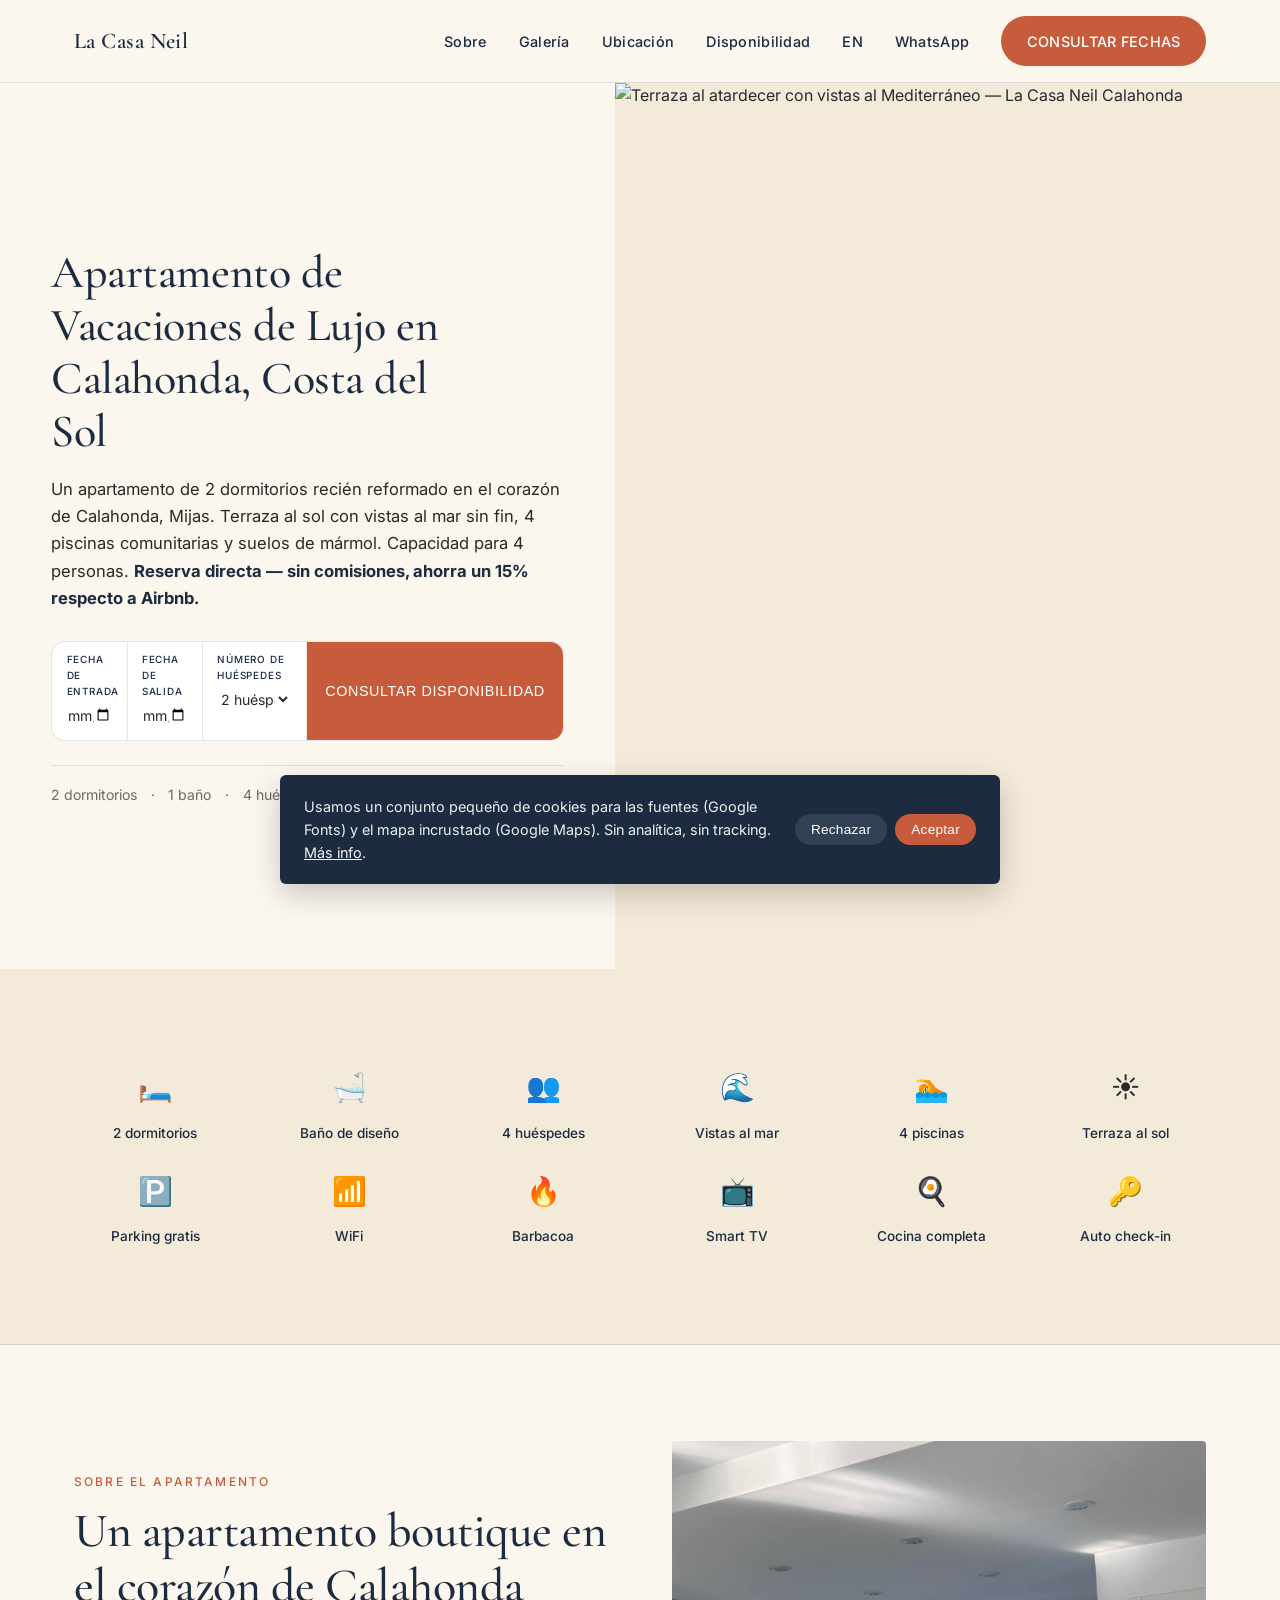
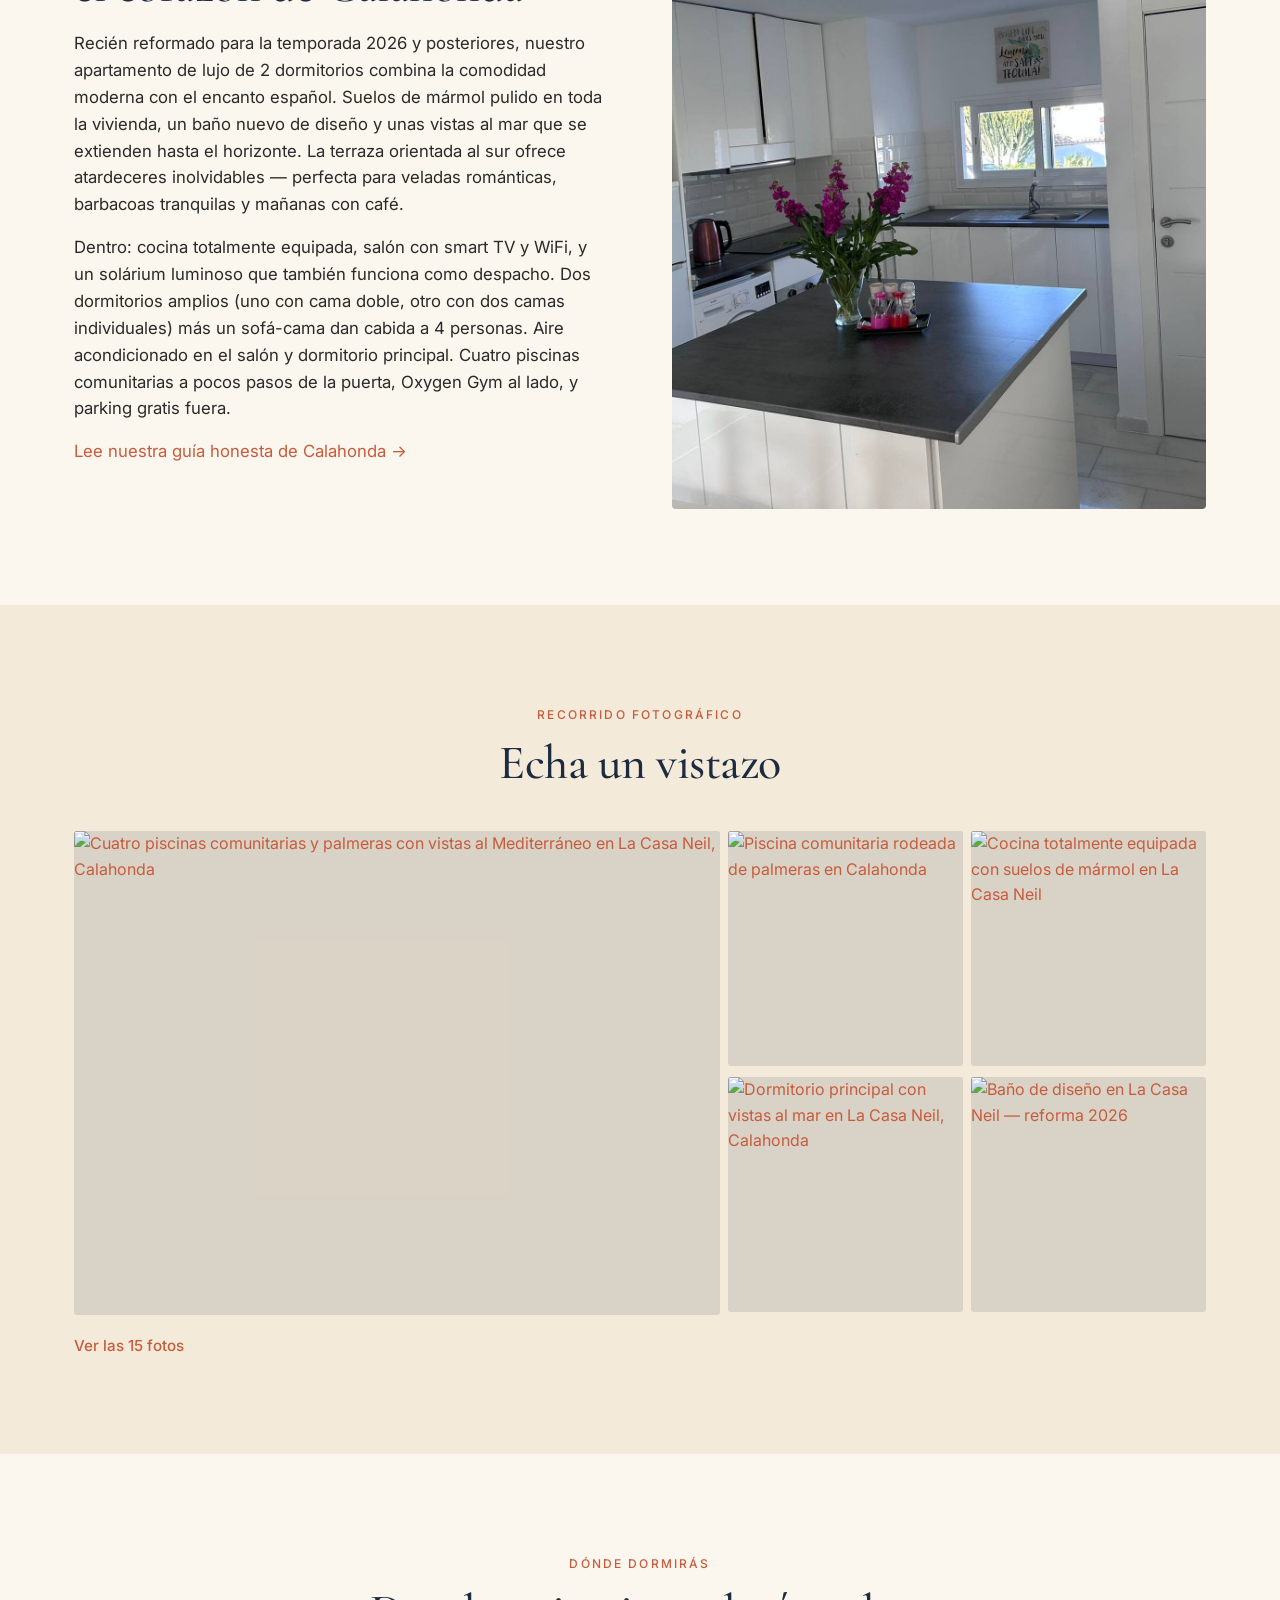
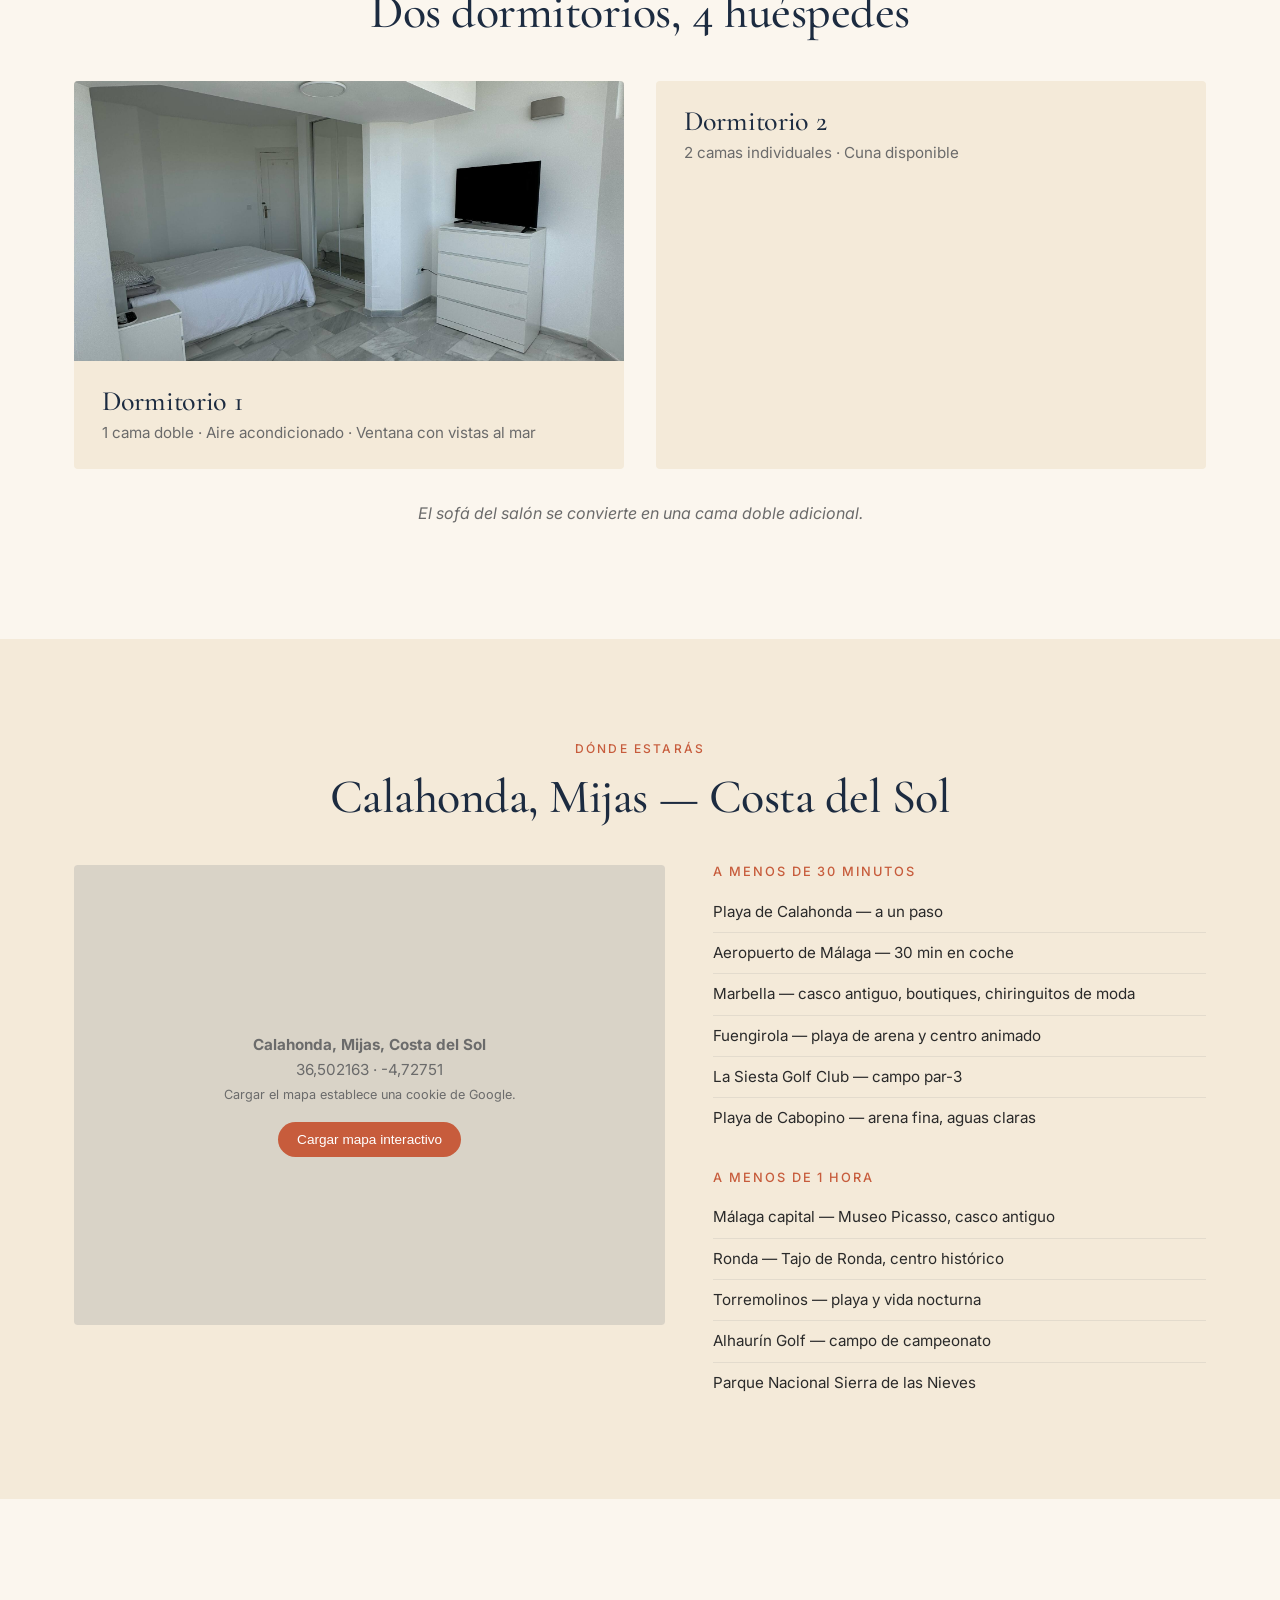
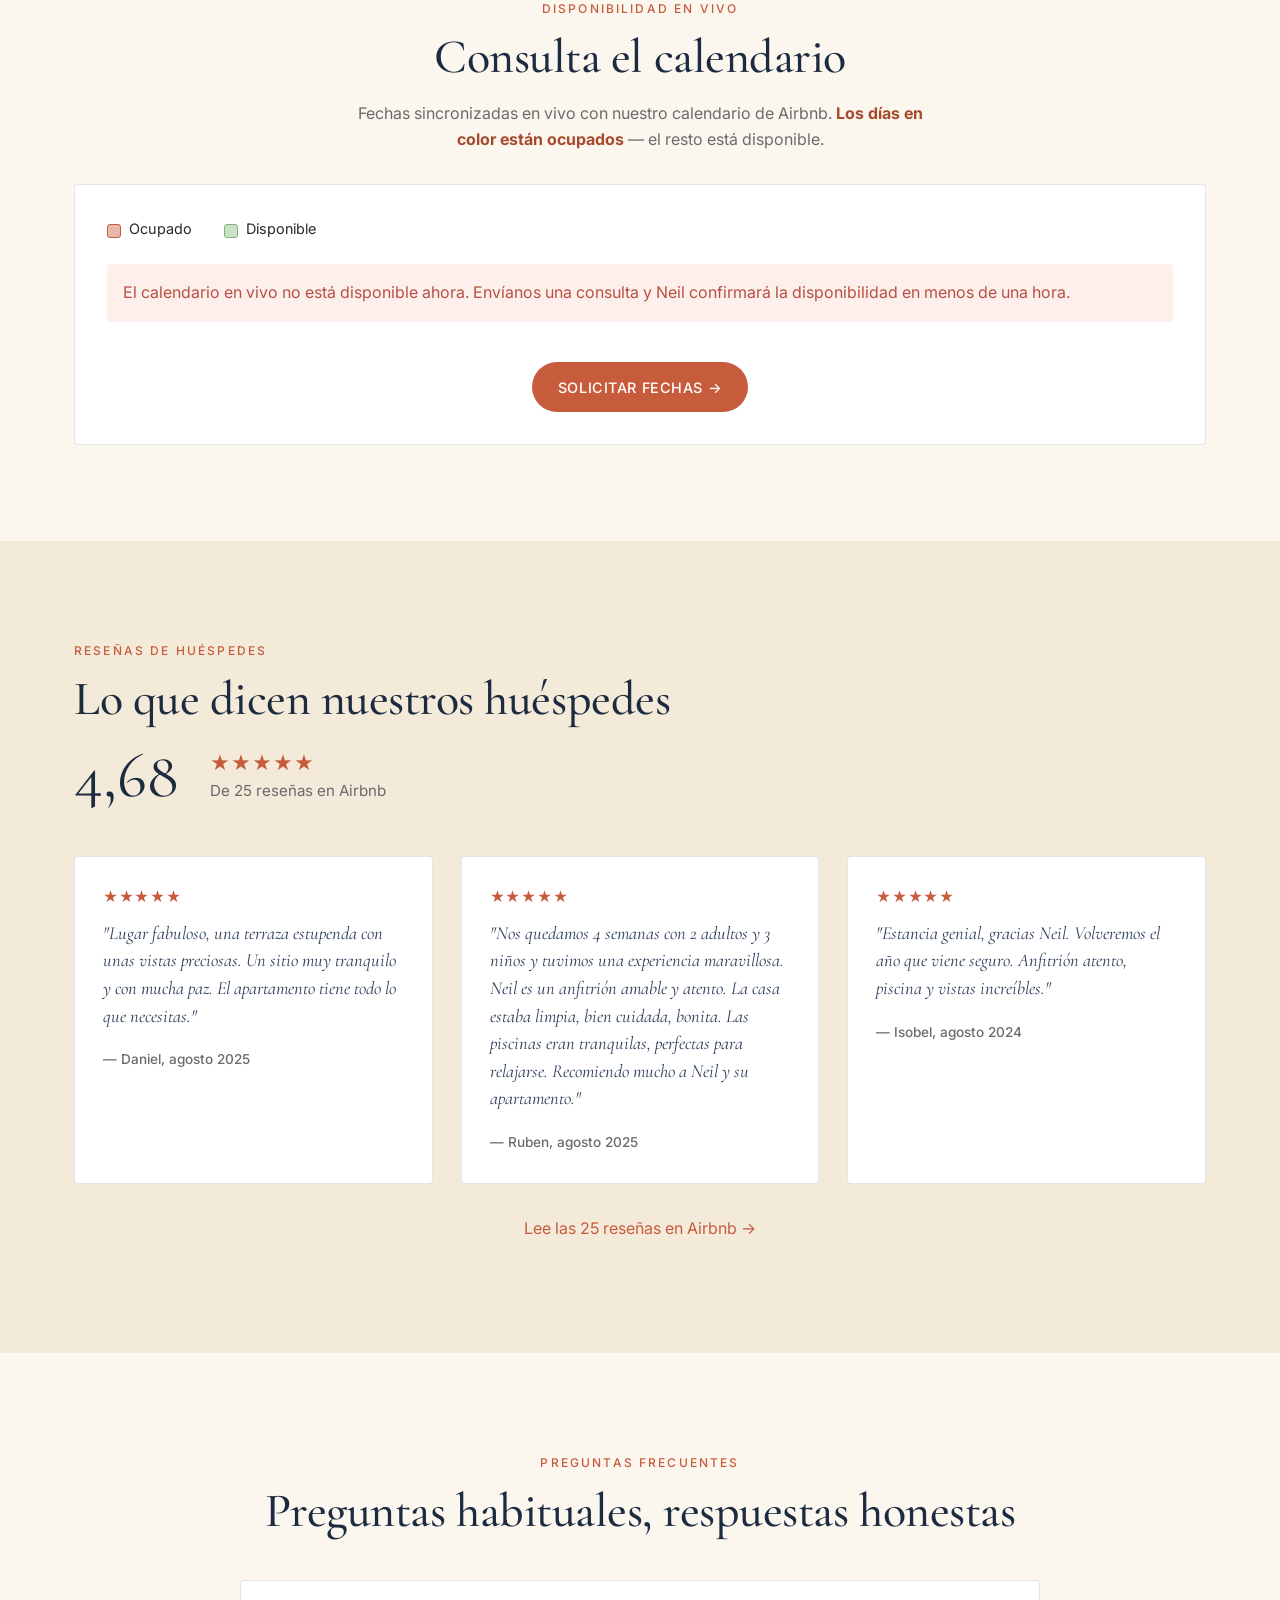
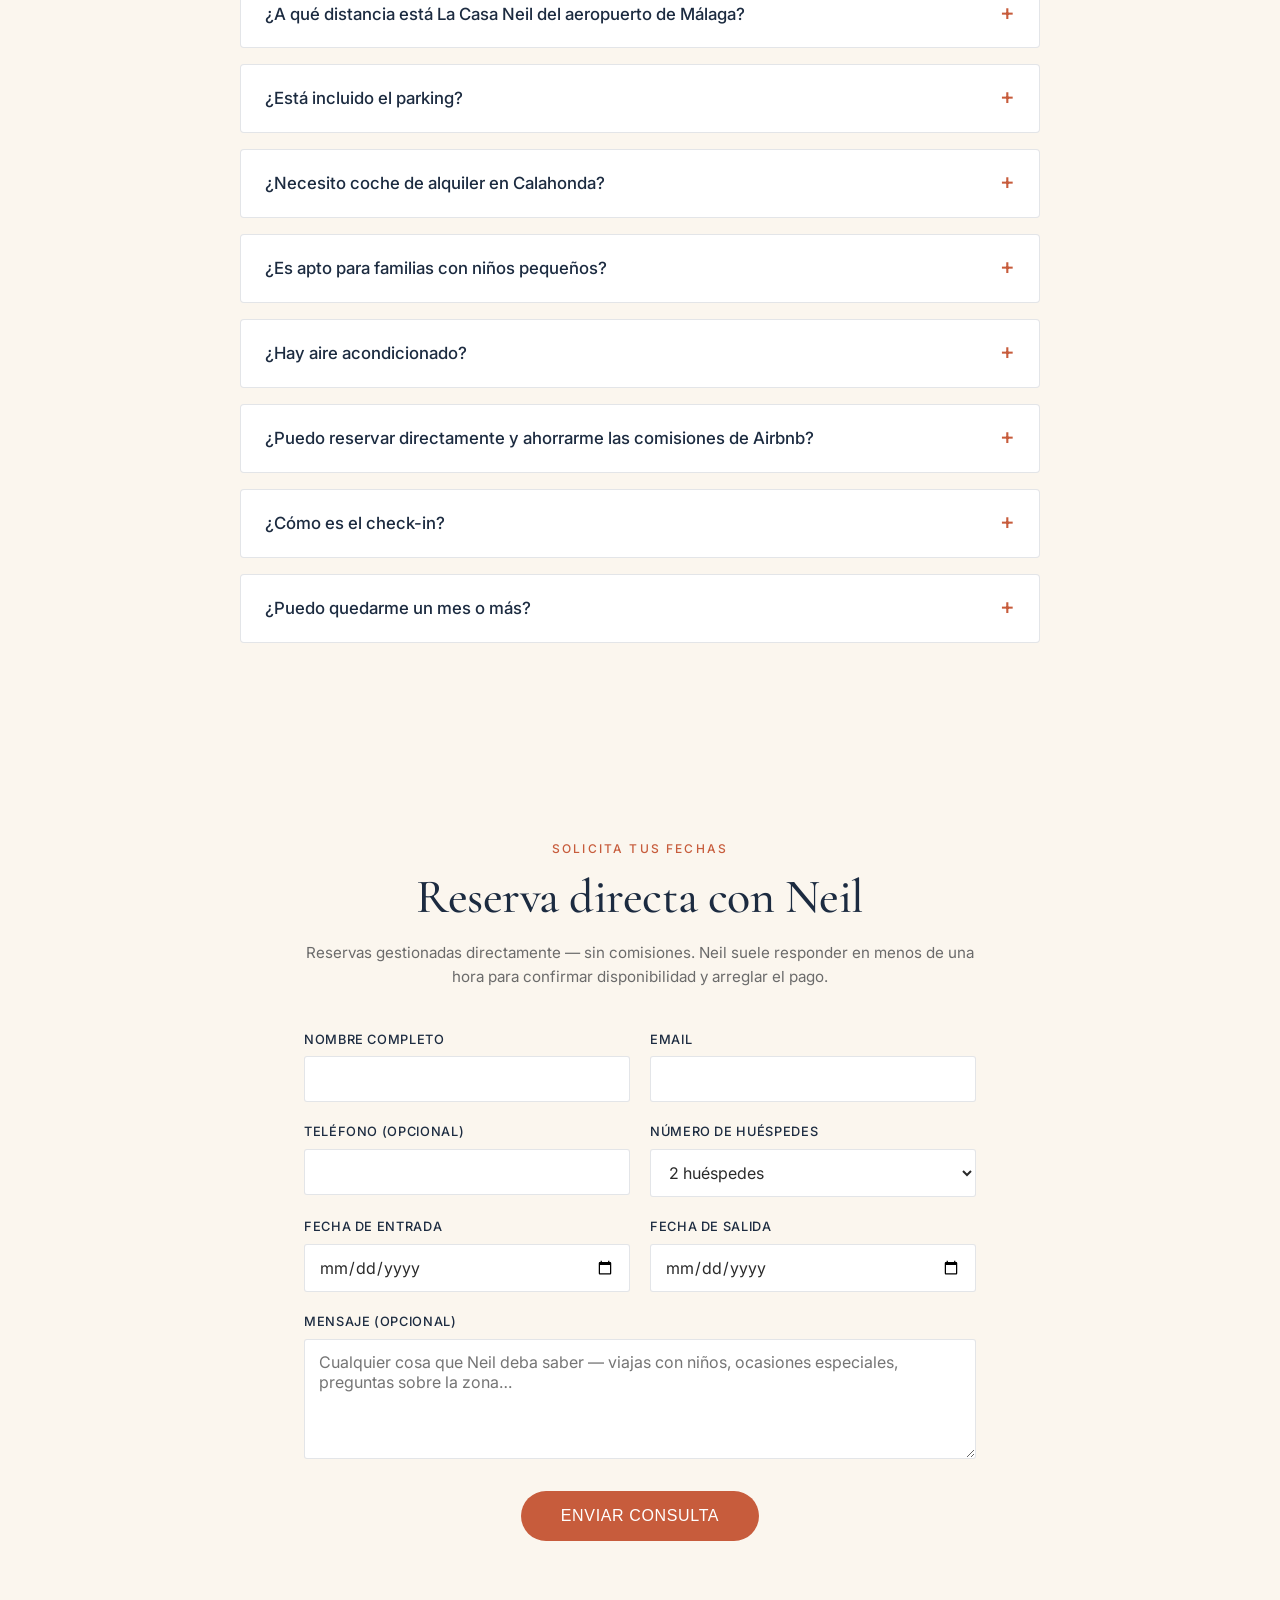
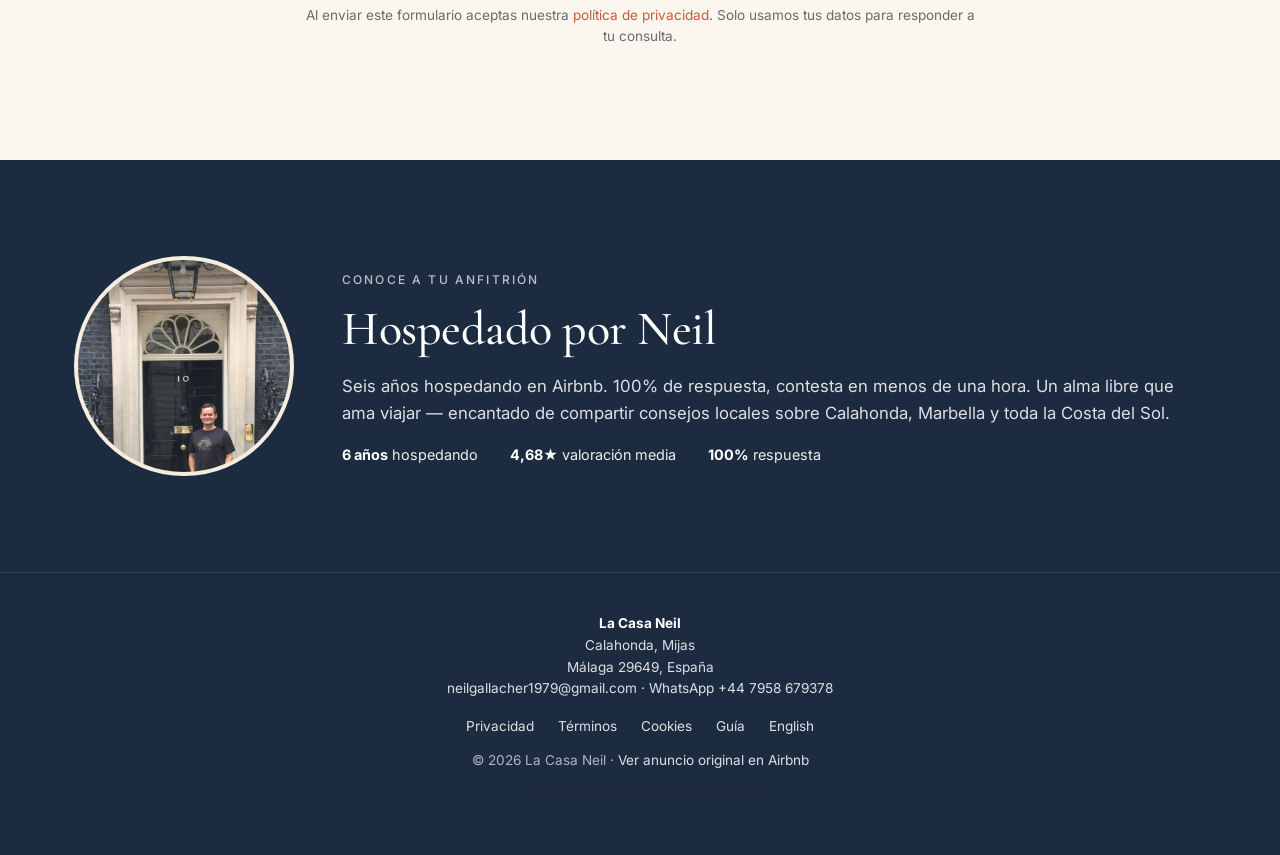
==== es/index.html @ ebc75120 "Fix bedroom photos: photo-14 is Bedroom 1, not Bedroom 2. No twin-bed still in the set, so Bedroom 2" ====
<!DOCTYPE html>
<html lang="es">
<head>
<meta charset="UTF-8" />
<meta name="viewport" content="width=device-width, initial-scale=1" />
<title>La Casa Neil | Apartamento de Vacaciones 2 Dormitorios en Calahonda</title>
<meta name="description" content="Apartamento de vacaciones recién reformado de 2 dormitorios en Calahonda, Costa del Sol. Vistas al mar, 4 piscinas comunitarias, terraza al sol. 4 huéspedes. Reserva directa — sin comisiones." />

<link rel="canonical" href="https://lacasaneil.com/es/" />
<link rel="alternate" hreflang="en" href="https://lacasaneil.com/" />
<link rel="alternate" hreflang="es" href="https://lacasaneil.com/es/" />
<link rel="alternate" hreflang="x-default" href="https://lacasaneil.com/" />

<meta name="robots" content="index, follow, max-image-preview:large" />
<meta name="author" content="Neil Gallacher, La Casa Neil" />
<meta name="geo.region" content="ES-MA" />
<meta name="geo.placename" content="Calahonda, Mijas" />
<meta name="geo.position" content="36.502163;-4.72751" />
<meta name="ICBM" content="36.502163, -4.72751" />

<meta property="og:title" content="La Casa Neil | Apartamento de Vacaciones 2 Dormitorios en Calahonda" />
<meta property="og:description" content="Vistas al mar, 4 piscinas, terraza al sol. Reserva directa — sin comisiones. 4 huéspedes." />
<meta property="og:image" content="https://lacasaneil.com/images/hero-pools.jpg" />
<meta property="og:image:width" content="1920" />
<meta property="og:image:height" content="1080" />
<meta property="og:image:alt" content="La Casa Neil — terraza al sol con vistas a 4 piscinas en Calahonda, Costa del Sol" />
<meta property="og:url" content="https://lacasaneil.com/es/" />
<meta property="og:site_name" content="La Casa Neil" />
<meta property="og:type" content="website" />
<meta property="og:locale" content="es_ES" />
<meta property="og:locale:alternate" content="en_GB" />

<meta name="twitter:card" content="summary_large_image" />
<meta name="twitter:title" content="La Casa Neil | Apartamento 2 Dormitorios en Calahonda" />
<meta name="twitter:description" content="Vistas al mar, 4 piscinas, terraza al sol. Reserva directa — sin comisiones." />
<meta name="twitter:image" content="https://lacasaneil.com/images/hero-pools.jpg" />

<link rel="icon" type="image/x-icon" href="/favicon.ico" />
<link rel="icon" type="image/png" sizes="32x32" href="/favicon-32x32.png" />
<link rel="apple-touch-icon" sizes="180x180" href="/apple-touch-icon.png" />
<link rel="manifest" href="/site.webmanifest" />
<meta name="theme-color" content="#1c2b40" />

<link rel="preconnect" href="https://fonts.googleapis.com">
<link rel="preconnect" href="https://fonts.gstatic.com" crossorigin>
<link href="https://fonts.googleapis.com/css2?family=Cormorant+Garamond:wght@400;500;600;700&family=Inter:wght@300;400;500;600&display=swap" rel="stylesheet">

<link rel="stylesheet" href="https://cdn.jsdelivr.net/npm/flatpickr@4.6.13/dist/flatpickr.min.css" media="print" onload="this.media='all'">
<noscript><link rel="stylesheet" href="https://cdn.jsdelivr.net/npm/flatpickr@4.6.13/dist/flatpickr.min.css"></noscript>
<script src="https://cdn.jsdelivr.net/npm/flatpickr@4.6.13" defer></script>

<link rel="stylesheet" href="/assets/site.css">

<script type="application/ld+json">
{
  "@context": "https://schema.org",
  "@type": "VacationRental",
  "additionalType": "https://schema.org/Apartment",
  "identifier": "lacasaneil-calahonda-2bed",
  "name": "La Casa Neil",
  "description": "Apartamento de vacaciones recién reformado de 2 dormitorios en Calahonda, Mijas, Costa del Sol. Vistas al mar, terraza al sol, 4 piscinas comunitarias. 4 huéspedes.",
  "url": "https://lacasaneil.com/es/",
  "inLanguage": "es",
  "image": [
    "https://lacasaneil.com/images/hero-pools.jpg",
    "https://lacasaneil.com/images/photo-02.jpg",
    "https://lacasaneil.com/images/photo-03.jpg",
    "https://lacasaneil.com/images/photo-04.jpg",
    "https://lacasaneil.com/images/photo-05.jpg",
    "https://lacasaneil.com/images/photo-15.jpg",
    "https://lacasaneil.com/images/photo-20.jpg",
    "https://lacasaneil.com/images/photo-21.jpg"
  ],
  "brand": { "@type": "Brand", "name": "La Casa Neil" },
  "containsPlace": {
    "@type": "Accommodation",
    "additionalType": "https://schema.org/Apartment",
    "numberOfBedrooms": 2,
    "numberOfBathroomsTotal": 1,
    "occupancy": { "@type": "QuantitativeValue", "value": 4, "maxValue": 4 }
  },
  "address": {
    "@type": "PostalAddress",
    "addressLocality": "Calahonda",
    "addressRegion": "Málaga",
    "addressCountry": "ES",
    "postalCode": "29649"
  },
  "geo": {
    "@type": "GeoCoordinates",
    "latitude": 36.502163,
    "longitude": -4.72751
  },
  "aggregateRating": {
    "@type": "AggregateRating",
    "ratingValue": "4.68",
    "reviewCount": "25",
    "bestRating": "5",
    "worstRating": "1"
  }
}
</script>
</head>
<body class="home">

<header>
  <div class="header-inner">
    <a href="/es/" class="logo">La Casa Neil</a>
    <nav class="nav">
      <a href="/es/#about">Sobre</a>
      <a href="/es/#gallery">Galería</a>
      <a href="/es/#location">Ubicación</a>
      <a href="/es/#availability">Disponibilidad</a>
      <a href="/" lang="en" title="English version">EN</a>
      <a href="https://wa.me/447958679378" rel="noopener">WhatsApp</a>
      <a href="/es/#enquiry" class="btn">Consultar fechas</a>
    </nav>
    <a href="#availability" class="nav-dates">Fechas</a>
  </div>
</header>

<section class="hero" id="top">
  <div class="hero-copy">
    <h1>Apartamento de Vacaciones de Lujo en Calahonda, Costa del Sol</h1>
    <p class="lede">Un apartamento de 2 dormitorios recién reformado en el corazón de Calahonda, Mijas. Terraza al sol con vistas al mar sin fin, 4 piscinas comunitarias y suelos de mármol. Capacidad para 4 personas. <strong>Reserva directa — sin comisiones, ahorra un 15% respecto a Airbnb.</strong></p>
    <form class="hero-dates" id="hero-dates" action="#enquiry">
      <div class="hd-field">
        <label for="hero-checkin">Fecha de entrada</label>
        <input id="hero-checkin" type="date" name="hero-checkin" autocomplete="off">
      </div>
      <div class="hd-field">
        <label for="hero-checkout">Fecha de salida</label>
        <input id="hero-checkout" type="date" name="hero-checkout" autocomplete="off">
      </div>
      <div class="hd-field">
        <label for="hero-guests">Número de huéspedes</label>
        <select id="hero-guests" name="hero-guests">
          <option value="1">1 huésped</option>
          <option value="2" selected>2 huéspedes</option>
          <option value="3">3 huéspedes</option>
          <option value="4">4 huéspedes</option>
        </select>
      </div>
      <button type="submit" class="btn">Consultar disponibilidad</button>
    </form>
    <a href="#enquiry" class="btn hero-mobile-cta">Consultar disponibilidad</a>
    <div class="meta-row">
      <span>2 dormitorios</span>
      <span>·</span>
      <span>1 baño</span>
      <span>·</span>
      <span>4 huéspedes</span>
      <span>·</span>
      <span>★ 4,68 de 25 reseñas</span>
    </div>
  </div>
  <div class="hero-photo">
    <picture>
      <source type="image/webp" srcset="/images/opt/photo-02.webp">
      <img src="/images/photo-02.jpg" srcset="/images/opt/photo-02.jpg 1200w, /images/photo-02.jpg 1920w" sizes="(max-width: 800px) 100vw, 50vw" alt="Terraza al atardecer con vistas al Mediterráneo — La Casa Neil Calahonda" width="1920" height="2560" fetchpriority="high">
    </picture>
  </div>
</section>

<section class="section glance">
  <div class="container">
    <div class="glance-grid">
      <div class="glance-item"><div class="icon">🛏️</div><div class="label">2 dormitorios</div></div>
      <div class="glance-item"><div class="icon">🛁</div><div class="label">Baño de diseño</div></div>
      <div class="glance-item"><div class="icon">👥</div><div class="label">4 huéspedes</div></div>
      <div class="glance-item"><div class="icon">🌊</div><div class="label">Vistas al mar</div></div>
      <div class="glance-item"><div class="icon">🏊</div><div class="label">4 piscinas</div></div>
      <div class="glance-item"><div class="icon">☀️</div><div class="label">Terraza al sol</div></div>
      <div class="glance-item"><div class="icon">🅿️</div><div class="label">Parking gratis</div></div>
      <div class="glance-item"><div class="icon">📶</div><div class="label">WiFi</div></div>
      <div class="glance-item"><div class="icon">🔥</div><div class="label">Barbacoa</div></div>
      <div class="glance-item"><div class="icon">📺</div><div class="label">Smart TV</div></div>
      <div class="glance-item"><div class="icon">🍳</div><div class="label">Cocina completa</div></div>
      <div class="glance-item"><div class="icon">🔑</div><div class="label">Auto check-in</div></div>
    </div>
  </div>
</section>

<section class="section" id="about">
  <div class="container">
    <div class="about-grid">
      <div class="about-text">
        <span class="section-eyebrow">Sobre el apartamento</span>
        <h2>Un apartamento boutique en el corazón de Calahonda</h2>
        <p>Recién reformado para la temporada 2026 y posteriores, nuestro apartamento de lujo de 2 dormitorios combina la comodidad moderna con el encanto español. Suelos de mármol pulido en toda la vivienda, un baño nuevo de diseño y unas vistas al mar que se extienden hasta el horizonte. La terraza orientada al sur ofrece atardeceres inolvidables — perfecta para veladas románticas, barbacoas tranquilas y mañanas con café.</p>
        <p>Dentro: cocina totalmente equipada, salón con smart TV y WiFi, y un solárium luminoso que también funciona como despacho. Dos dormitorios amplios (uno con cama doble, otro con dos camas individuales) más un sofá-cama dan cabida a 4 personas. Aire acondicionado en el salón y dormitorio principal. Cuatro piscinas comunitarias a pocos pasos de la puerta, Oxygen Gym al lado, y parking gratis fuera.</p>
        <p><a href="/es/guia/calahonda-costa-del-sol/">Lee nuestra guía honesta de Calahonda →</a></p>
      </div>
      <div class="about-img"><img src="/images/photo-01.jpg" alt="Cocina con suelos de mármol y electrodomésticos completos en La Casa Neil, Calahonda" loading="lazy" width="1200" height="1500"></div>
    </div>
  </div>
</section>

<section class="section gallery-section" id="gallery">
  <div class="container">
    <div class="gallery-intro">
      <span class="section-eyebrow">Recorrido fotográfico</span>
      <h2>Echa un vistazo</h2>
    </div>
    <div class="gallery-mosaic">
      <a class="mosaic-large" href="/images/hero-pools.jpg" data-gallery-open="0">
        <picture>
          <source type="image/webp" srcset="/images/opt/hero-pools.webp">
          <img src="/images/hero-pools.jpg" srcset="/images/opt/hero-pools.jpg 1400w, /images/hero-pools.jpg 1920w" sizes="(max-width: 800px) 100vw, 58vw" alt="Cuatro piscinas comunitarias y palmeras con vistas al Mediterráneo en La Casa Neil, Calahonda" width="1920" height="1440" loading="lazy">
        </picture>
      </a>
      <div class="mosaic-smalls">
        <a href="/images/photo-03.jpg" data-gallery-open="3">
          <picture>
            <source type="image/webp" srcset="/images/opt/photo-03.webp">
            <img src="/images/photo-03.jpg" alt="Piscina comunitaria rodeada de palmeras en Calahonda" width="1920" height="1440" loading="lazy">
          </picture>
        </a>
        <a href="/images/photo-01.jpg" data-gallery-open="14">
          <picture>
            <source type="image/webp" srcset="/images/opt/photo-01.webp">
            <img src="/images/photo-01.jpg" alt="Cocina totalmente equipada con suelos de mármol en La Casa Neil" width="1920" height="1440" loading="lazy">
          </picture>
        </a>
        <a href="/images/photo-05.jpg" data-gallery-open="5">
          <picture>
            <source type="image/webp" srcset="/images/opt/photo-05.webp">
            <img src="/images/photo-05.jpg" alt="Dormitorio principal con vistas al mar en La Casa Neil, Calahonda" width="1920" height="2560" loading="lazy">
          </picture>
        </a>
        <a href="/images/photo-15.jpg" data-gallery-open="10">
          <picture>
            <source type="image/webp" srcset="/images/opt/photo-15.webp">
            <img src="/images/photo-15.jpg" alt="Baño de diseño en La Casa Neil — reforma 2026" width="1920" height="2560" loading="lazy">
          </picture>
        </a>
      </div>
    </div>
    <a class="see-all" href="/images/hero-pools.jpg" data-gallery-open="0">Ver las 15 fotos</a>
    <div class="gallery-full" hidden>
      <a href="/images/hero-pools.jpg" data-alt="Cuatro piscinas comunitarias y palmeras con vistas al Mediterráneo en La Casa Neil, Calahonda"></a>
      <a href="/images/photo-02.jpg" data-alt="Terraza al atardecer con vistas al Mediterráneo — La Casa Neil Calahonda"></a>
      <a href="/images/photo-21.jpg" data-alt="Dos piscinas comunitarias con vistas al mar en La Casa Neil, Calahonda"></a>
      <a href="/images/photo-03.jpg" data-alt="Piscina comunitaria rodeada de palmeras en Calahonda"></a>
      <a href="/images/photo-04.jpg" data-alt="Salón con smart TV en La Casa Neil — apartamento de vacaciones"></a>
      <a href="/images/photo-05.jpg" data-alt="Dormitorio principal con vistas al mar en La Casa Neil, Calahonda"></a>
      <a href="/images/photo-16.jpg" data-alt="Exterior del edificio La Cornisa en Calahonda, Costa del Sol"></a>
      <a href="/images/photo-06.jpg" data-alt="Interior del apartamento con suelos de mármol en La Casa Neil, Calahonda"></a>
      <a href="/images/photo-20.jpg" data-alt="Solárium luminoso con vistas al mar — La Casa Neil"></a>
      <a href="/images/photo-14.jpg" data-alt="Dormitorio 1 con cama doble, TV y armario con espejo en La Casa Neil, Calahonda"></a>
      <a href="/images/photo-15.jpg" data-alt="Baño de diseño en La Casa Neil — reforma 2026"></a>
      <a href="/images/photo-17.jpg" data-alt="Terraza orientada al sur con barbacoa en La Casa Neil, Calahonda"></a>
      <a href="/images/photo-18.jpg" data-alt="Vista desde la terraza al Mediterráneo, Calahonda Costa del Sol"></a>
      <a href="/images/photo-19.jpg" data-alt="Piscina y jardín de palmeras con vistas al mar en Calahonda"></a>
      <a href="/images/photo-01.jpg" data-alt="Cocina totalmente equipada con suelos de mármol en La Casa Neil"></a>
    </div>
  </div>
</section>

<section class="section" id="rooms">
  <div class="container">
    <div style="text-align: center; margin-bottom: 2.5rem;">
      <span class="section-eyebrow">Dónde dormirás</span>
      <h2>Dos dormitorios, 4 huéspedes</h2>
    </div>
    <div class="rooms-grid">
      <div class="room-card">
        <img src="/images/photo-14.jpg" alt="Dormitorio 1: cama doble con ventana con vistas al mar en La Casa Neil, Calahonda">
        <div class="body">
          <h3>Dormitorio 1</h3>
          <div class="meta">1 cama doble · Aire acondicionado · Ventana con vistas al mar</div>
        </div>
      </div>
      <div class="room-card">
        <div class="body">
          <h3>Dormitorio 2</h3>
          <div class="meta">2 camas individuales · Cuna disponible</div>
        </div>
      </div>
    </div>
    <p class="rooms-note">El sofá del salón se convierte en una cama doble adicional.</p>
  </div>
</section>

<section class="section location-section" id="location">
  <div class="container">
    <div style="text-align: center; margin-bottom: 2.5rem;">
      <span class="section-eyebrow">Dónde estarás</span>
      <h2>Calahonda, Mijas — Costa del Sol</h2>
    </div>
    <div class="location-grid">
      <div id="map-container">
        <div class="map-placeholder" id="map-placeholder">
          <div>
            <strong>Calahonda, Mijas, Costa del Sol</strong><br>
            36,502163 · -4,72751<br>
            <small>Cargar el mapa establece una cookie de Google.</small>
            <br><button onclick="loadMap()">Cargar mapa interactivo</button>
          </div>
        </div>
      </div>
      <div class="nearby-cols">
        <div class="nearby-block">
          <h4>A menos de 30 minutos</h4>
          <ul>
            <li>Playa de Calahonda — a un paso</li>
            <li>Aeropuerto de Málaga — 30 min en coche</li>
            <li>Marbella — casco antiguo, boutiques, chiringuitos de moda</li>
            <li>Fuengirola — playa de arena y centro animado</li>
            <li>La Siesta Golf Club — campo par-3</li>
            <li>Playa de Cabopino — arena fina, aguas claras</li>
          </ul>
        </div>
        <div class="nearby-block">
          <h4>A menos de 1 hora</h4>
          <ul>
            <li>Málaga capital — Museo Picasso, casco antiguo</li>
            <li>Ronda — Tajo de Ronda, centro histórico</li>
            <li>Torremolinos — playa y vida nocturna</li>
            <li>Alhaurín Golf — campo de campeonato</li>
            <li>Parque Nacional Sierra de las Nieves</li>
          </ul>
        </div>
      </div>
    </div>
  </div>
</section>

<section class="section" id="availability">
  <div class="container">
    <div style="text-align: center; margin-bottom: 2rem;">
      <span class="section-eyebrow">Disponibilidad en vivo</span>
      <h2>Consulta el calendario</h2>
      <p style="max-width: 600px; margin: 0 auto; color: var(--muted);">Fechas sincronizadas en vivo con nuestro calendario de Airbnb. <strong style="color: var(--terracotta-dark);">Los días en color están ocupados</strong> — el resto está disponible.</p>
    </div>
    <div class="calendar-wrap">
      <div class="calendar-legend">
        <span><span class="swatch booked"></span>Ocupado</span>
        <span><span class="swatch available"></span>Disponible</span>
      </div>
      <div id="calendar-error"></div>
      <div id="calendar-loading">Cargando disponibilidad…</div>
      <div id="calendar" class="cal-months"></div>
      <div style="text-align: center; margin-top: 1.5rem;">
        <a href="#enquiry" class="btn">Solicitar fechas →</a>
      </div>
    </div>
  </div>
</section>

<section class="section reviews-section" id="reviews">
  <div class="container">
    <span class="section-eyebrow">Reseñas de huéspedes</span>
    <h2>Lo que dicen nuestros huéspedes</h2>
    <div class="reviews-stats">
      <div class="rating-big">4,68</div>
      <div>
        <div class="stars">★★★★★</div>
        <div class="reviews-meta">De 25 reseñas en Airbnb</div>
      </div>
    </div>
    <div class="review-grid">
      <div class="review-card">
        <div class="stars">★★★★★</div>
        <blockquote>"Lugar fabuloso, una terraza estupenda con unas vistas preciosas. Un sitio muy tranquilo y con mucha paz. El apartamento tiene todo lo que necesitas."</blockquote>
        <cite>— Daniel, agosto 2025</cite>
      </div>
      <div class="review-card">
        <div class="stars">★★★★★</div>
        <blockquote>"Nos quedamos 4 semanas con 2 adultos y 3 niños y tuvimos una experiencia maravillosa. Neil es un anfitrión amable y atento. La casa estaba limpia, bien cuidada, bonita. Las piscinas eran tranquilas, perfectas para relajarse. Recomiendo mucho a Neil y su apartamento."</blockquote>
        <cite>— Ruben, agosto 2025</cite>
      </div>
      <div class="review-card">
        <div class="stars">★★★★★</div>
        <blockquote>"Estancia genial, gracias Neil. Volveremos el año que viene seguro. Anfitrión atento, piscina y vistas increíbles."</blockquote>
        <cite>— Isobel, agosto 2024</cite>
      </div>
    </div>
    <p style="text-align: center; margin-top: 2rem;"><a href="https://www.airbnb.es/rooms/40308509" target="_blank" rel="noopener noreferrer nofollow">Lee las 25 reseñas en Airbnb →</a></p>
  </div>
</section>

<section class="section" id="faq">
  <div class="container">
    <div style="text-align: center; margin-bottom: 2.5rem;">
      <span class="section-eyebrow">Preguntas frecuentes</span>
      <h2>Preguntas habituales, respuestas honestas</h2>
    </div>
    <div class="faq-grid">
      <details class="faq-item">
        <summary>¿A qué distancia está La Casa Neil del aeropuerto de Málaga?</summary>
        <p>Unos 30 km — 30 minutos en coche por la AP-7. Los traslados privados cuestan entre 45 y 60€ por trayecto para hasta 4 huéspedes; los taxis 50-70€; el coche de alquiler sale más barato si vas a hacer más de dos excursiones.</p>
      </details>
      <details class="faq-item">
        <summary>¿Está incluido el parking?</summary>
        <p>Sí — parking gratuito en la calle directamente frente al edificio, con sitio todo el año.</p>
      </details>
      <details class="faq-item">
        <summary>¿Necesito coche de alquiler en Calahonda?</summary>
        <p>No estrictamente. La mayoría de servicios (playa, restaurantes, supermercados) están a 5-15 minutos andando. Pero si vas a hacer más de dos excursiones (Marbella, Málaga, Ronda, Mijas Pueblo), el coche se amortiza en 3 días.</p>
      </details>
      <details class="faq-item">
        <summary>¿Es apto para familias con niños pequeños?</summary>
        <p>Sí. Dos dormitorios (uno doble, uno con dos individuales), cuna disponible, sofá-cama en el salón, piscinas comunitarias con zona poco profunda, y la playa de Calahonda (entrada suave) a 8 minutos andando.</p>
      </details>
      <details class="faq-item">
        <summary>¿Hay aire acondicionado?</summary>
        <p>Sí — en el salón y en el dormitorio principal. El segundo dormitorio y el solárium tienen ventiladores. También hay calefacción para estancias en invierno.</p>
      </details>
      <details class="faq-item">
        <summary>¿Puedo reservar directamente y ahorrarme las comisiones de Airbnb?</summary>
        <p>Sí. Reservando directamente desde el formulario te ahorras la comisión del 14-17% de Airbnb. Neil responde personalmente en menos de una hora para confirmar disponibilidad y arreglar el pago por transferencia o enlace de tarjeta.</p>
      </details>
      <details class="faq-item">
        <summary>¿Cómo es el check-in?</summary>
        <p>Auto check-in con caja fuerte de llaves — Neil te envía el código el día de la llegada. Sin colas en recepción. Puedes llegar a cualquier hora a partir de las 16:00.</p>
      </details>
      <details class="faq-item">
        <summary>¿Puedo quedarme un mes o más?</summary>
        <p>Por supuesto — nuestros huéspedes de larga estancia vienen entre 4 y 8 semanas, sobre todo de octubre a marzo. Las estancias largas tienen precios preferentes. Indícanos tus fechas en el formulario y Neil te enviará un presupuesto personalizado.</p>
      </details>
    </div>
  </div>
</section>

<section class="section" id="enquiry">
  <div class="container form-wrap">
    <div style="text-align: center; margin-bottom: 1rem;">
      <span class="section-eyebrow">Solicita tus fechas</span>
      <h2>Reserva directa con Neil</h2>
    </div>
    <p class="form-note">Reservas gestionadas directamente — sin comisiones. Neil suele responder en menos de una hora para confirmar disponibilidad y arreglar el pago.</p>
    <form id="enquiry-form" action="https://formsubmit.co/neilgallacher1979@gmail.com" method="POST">
      <input type="hidden" name="_subject" value="Nueva consulta — La Casa Neil (ES)">
      <input type="hidden" name="_template" value="table">
      <input type="hidden" name="_captcha" value="false">
      <input type="hidden" name="_next" value="https://lacasaneil.com/es/?enviado=1">
      <input type="hidden" name="_source" value="website-form-es-v1">
      <input type="text" name="_honey" style="display:none">
      <div class="form-grid">
        <div class="field"><label for="name">Nombre completo</label><input id="name" type="text" name="name" required></div>
        <div class="field"><label for="email">Email</label><input id="email" type="email" name="email" required></div>
        <div class="field"><label for="phone">Teléfono (opcional)</label><input id="phone" type="tel" name="phone"></div>
        <div class="field"><label for="guests">Número de huéspedes</label>
          <select id="guests" name="guests" required>
            <option value="1">1 huésped</option>
            <option value="2" selected>2 huéspedes</option>
            <option value="3">3 huéspedes</option>
            <option value="4">4 huéspedes</option>
          </select>
        </div>
        <div class="field"><label for="checkin">Fecha de entrada</label><input id="checkin" type="date" name="checkin" required></div>
        <div class="field"><label for="checkout">Fecha de salida</label><input id="checkout" type="date" name="checkout" required></div>
        <div class="field full"><label for="message">Mensaje (opcional)</label><textarea id="message" name="message" placeholder="Cualquier cosa que Neil deba saber — viajas con niños, ocasiones especiales, preguntas sobre la zona…"></textarea></div>
      </div>
      <div class="form-submit"><button type="submit" class="btn">Enviar consulta</button></div>
      <div id="form-status" class="form-status"></div>
    </form>
    <p style="text-align: center; margin-top: 1.5rem; font-size: 0.85rem; color: var(--muted);">Al enviar este formulario aceptas nuestra <a href="/privacy.html">política de privacidad</a>. Solo usamos tus datos para responder a tu consulta.</p>
  </div>
</section>

<section class="section host-section">
  <div class="container">
    <div class="host-grid">
      <img class="host-photo" src="/images/host-neil.jpg" alt="Neil Gallacher, anfitrión propietario de La Casa Neil en Calahonda" loading="lazy" width="220" height="220">
      <div>
        <span class="section-eyebrow" style="color: rgba(255,255,255,0.7);">Conoce a tu anfitrión</span>
        <h2>Hospedado por Neil</h2>
        <p>Seis años hospedando en Airbnb. 100% de respuesta, contesta en menos de una hora. Un alma libre que ama viajar — encantado de compartir consejos locales sobre Calahonda, Marbella y toda la Costa del Sol.</p>
        <div class="host-meta">
          <span><strong>6 años</strong> hospedando</span>
          <span><strong>4,68★</strong> valoración media</span>
          <span><strong>100%</strong> respuesta</span>
        </div>
      </div>
    </div>
  </div>
</section>

<div class="lightbox" id="lightbox">
  <button class="close" aria-label="Cerrar">✕</button>
  <button class="arrow prev" aria-label="Anterior">‹</button>
  <button class="arrow next" aria-label="Siguiente">›</button>
  <img id="lightbox-img" src="" alt="">
</div>

<footer>
  <div class="container">
    <address>
      <strong>La Casa Neil</strong><br>
      Calahonda, Mijas<br>
      Málaga 29649, España<br>
      <a href="mailto:neilgallacher1979@gmail.com">neilgallacher1979@gmail.com</a> ·
      <a href="https://wa.me/447958679378" rel="noopener">WhatsApp +44 7958 679378</a>
    </address>
    <div class="footer-row">
      <a href="/privacy.html">Privacidad</a>
      <a href="/terms.html">Términos</a>
      <a href="/cookies.html">Cookies</a>
      <a href="/es/guia/">Guía</a>
      <a href="/">English</a>
    </div>
    <div>© 2026 La Casa Neil · <a href="https://www.airbnb.es/rooms/40308509" target="_blank" rel="noopener noreferrer nofollow">Ver anuncio original en Airbnb</a></div>
    <p style="font-size: 0.75rem; opacity: 0.6; margin-top: 0.5rem;">Traducción revisada por un hablante nativo.</p>
  </div>
</footer>

<a href="#enquiry" class="sticky-book">Consultar disponibilidad</a>

<div class="cookie-banner" id="cookie-banner" role="dialog" aria-label="Consentimiento de cookies">
  <p>Usamos un conjunto pequeño de cookies para las fuentes (Google Fonts) y el mapa incrustado (Google Maps). Sin analítica, sin tracking. <a href="/cookies.html">Más info</a>.</p>
  <div class="cookie-actions">
    <button class="decline" onclick="declineCookies()">Rechazar</button>
    <button class="accept" onclick="acceptCookies()">Aceptar</button>
  </div>
</div>

<script>
const COOKIE_KEY = 'lcn_cookie_consent';
function getConsent() { try { return localStorage.getItem(COOKIE_KEY); } catch (e) { return null; } }
function setConsent(value) { try { localStorage.setItem(COOKIE_KEY, value); } catch (e) {} }
function acceptCookies() { setConsent('accepted'); document.getElementById('cookie-banner').classList.remove('show'); loadMap(); }
function declineCookies() { setConsent('declined'); document.getElementById('cookie-banner').classList.remove('show'); }
(function initCookieBanner() {
  const c = getConsent();
  if (c === null) document.getElementById('cookie-banner').classList.add('show');
})();

function loadMap() {
  const container = document.getElementById('map-container');
  container.innerHTML = '<iframe src="https://maps.google.com/maps?q=36.5021630,-4.7275100&z=15&output=embed" loading="lazy" referrerpolicy="no-referrer-when-downgrade" title="La Casa Neil — Calahonda, Mijas, España"></iframe>';
}
if (getConsent() === 'accepted') loadMap();

const gallery = document.querySelector('.gallery-full');
const lightbox = document.getElementById('lightbox');
const lightboxImg = document.getElementById('lightbox-img');
const galleryItems = Array.from(gallery.querySelectorAll('a'));
let currentIdx = 0;

function showLightbox() {
  const item = galleryItems[currentIdx];
  const img = item.querySelector('img');
  lightboxImg.src = item.getAttribute('href') || (img && img.src) || '';
  lightboxImg.alt = item.getAttribute('data-alt') || (img && img.alt) || '';
  lightbox.classList.add('open');
  document.body.style.overflow = 'hidden';
}

function openGalleryAt(i) {
  currentIdx = i;
  showLightbox();
}

galleryItems.forEach((item, i) => {
  item.addEventListener('click', (e) => {
    e.preventDefault();
    openGalleryAt(i);
  });
});
document.querySelectorAll('[data-gallery-open]').forEach((el) => {
  el.addEventListener('click', (e) => {
    e.preventDefault();
    openGalleryAt(parseInt(el.getAttribute('data-gallery-open'), 10) || 0);
  });
});

const heroDates = document.getElementById('hero-dates');
if (heroDates) {
  heroDates.addEventListener('submit', (e) => {
    e.preventDefault();
    const ci = document.getElementById('hero-checkin');
    const co = document.getElementById('hero-checkout');
    const g = document.getElementById('hero-guests');
    const fci = document.getElementById('checkin');
    const fco = document.getElementById('checkout');
    const fg = document.getElementById('guests');
    if (ci && fci && ci.value) fci.value = ci.value;
    if (co && fco && co.value) fco.value = co.value;
    if (g && fg) fg.value = g.value;
    const target = document.getElementById('enquiry');
    if (target) target.scrollIntoView({ behavior: 'smooth' });
  });
}
function hideLightbox() {
  lightbox.classList.remove('open');
  document.body.style.overflow = '';
}
lightbox.querySelector('.close').addEventListener('click', hideLightbox);
lightbox.addEventListener('click', (e) => { if (e.target === lightbox || e.target === lightboxImg) hideLightbox(); });
lightbox.querySelector('.prev').addEventListener('click', (e) => {
  e.stopPropagation();
  currentIdx = (currentIdx - 1 + galleryItems.length) % galleryItems.length;
  showLightbox();
});
lightbox.querySelector('.next').addEventListener('click', (e) => {
  e.stopPropagation();
  currentIdx = (currentIdx + 1) % galleryItems.length;
  showLightbox();
});
document.addEventListener('keydown', (e) => {
  if (!lightbox.classList.contains('open')) return;
  if (e.key === 'Escape') hideLightbox();
  if (e.key === 'ArrowLeft') lightbox.querySelector('.prev').click();
  if (e.key === 'ArrowRight') lightbox.querySelector('.next').click();
});

const ICAL_URL = 'https://www.airbnb.ae/calendar/ical/40308509.ics?t=926a6982b617482b9dbbf6c71addc6c5';
const CORS_PROXY = 'https://corsproxy.io/?';
let bookedDateStrings = new Set();
let calendarLoaded = false;

async function loadAvailability() {
  if (calendarLoaded) return;
  calendarLoaded = true;
  const loading = document.getElementById('calendar-loading');
  const error = document.getElementById('calendar-error');
  try {
    const res = await fetch(CORS_PROXY + encodeURIComponent(ICAL_URL));
    if (!res.ok) throw new Error('No se pudo cargar el calendario');
    const text = await res.text();
    const eventBlocks = text.split('BEGIN:VEVENT');
    for (let i = 1; i < eventBlocks.length; i++) {
      const block = eventBlocks[i];
      const startMatch = block.match(/DTSTART(?:;VALUE=DATE)?:(\d{8})/);
      const endMatch = block.match(/DTEND(?:;VALUE=DATE)?:(\d{8})/);
      if (!startMatch || !endMatch) continue;
      const start = parseICalDate(startMatch[1]);
      const end = parseICalDate(endMatch[1]);
      for (let d = new Date(start); d < end; d.setDate(d.getDate() + 1)) {
        bookedDateStrings.add(d.toISOString().slice(0, 10));
      }
    }
    loading.style.display = 'none';
    renderCalendar(bookedDateStrings);
  } catch (e) {
    loading.style.display = 'none';
    error.textContent = 'El calendario en vivo no está disponible ahora. Envíanos una consulta y Neil confirmará la disponibilidad en menos de una hora.';
    error.style.display = 'block';
  }
}
function parseICalDate(s) {
  return new Date(Date.UTC(+s.slice(0, 4), +s.slice(4, 6) - 1, +s.slice(6, 8)));
}
function renderCalendar(bookedDates) {
  const cal = document.getElementById('calendar');
  cal.innerHTML = '';
  const today = new Date();
  today.setHours(0, 0, 0, 0);
  const todayStr = today.toISOString().slice(0, 10);
  for (let m = 0; m < 6; m++) {
    const monthStart = new Date(today.getFullYear(), today.getMonth() + m, 1);
    cal.appendChild(buildMonth(monthStart, bookedDates, todayStr));
  }
}
function buildMonth(monthStart, bookedDates, todayStr) {
  const months = ['Enero','Febrero','Marzo','Abril','Mayo','Junio','Julio','Agosto','Septiembre','Octubre','Noviembre','Diciembre'];
  const weekdays = ['Lu','Ma','Mi','Ju','Vi','Sá','Do'];
  const wrap = document.createElement('div');
  wrap.className = 'cal-month';
  const title = document.createElement('div');
  title.className = 'cal-month-title';
  title.textContent = `${months[monthStart.getMonth()]} ${monthStart.getFullYear()}`;
  wrap.appendChild(title);
  const wkRow = document.createElement('div');
  wkRow.className = 'cal-weekdays';
  weekdays.forEach(w => {
    const d = document.createElement('div');
    d.className = 'cal-weekday';
    d.textContent = w;
    wkRow.appendChild(d);
  });
  wrap.appendChild(wkRow);
  const daysRow = document.createElement('div');
  daysRow.className = 'cal-days';
  const firstDay = monthStart.getDay();
  const offset = (firstDay + 6) % 7;
  for (let i = 0; i < offset; i++) {
    const empty = document.createElement('div');
    empty.className = 'cal-day empty';
    daysRow.appendChild(empty);
  }
  const daysInMonth = new Date(monthStart.getFullYear(), monthStart.getMonth() + 1, 0).getDate();
  for (let day = 1; day <= daysInMonth; day++) {
    const date = new Date(monthStart.getFullYear(), monthStart.getMonth(), day);
    const iso = date.toISOString().slice(0, 10);
    const cell = document.createElement('div');
    cell.className = 'cal-day';
    cell.textContent = day;
    if (iso < todayStr) cell.classList.add('past');
    else if (bookedDates.has(iso)) cell.classList.add('booked');
    else cell.classList.add('available');
    if (iso === todayStr) cell.classList.add('today');
    daysRow.appendChild(cell);
  }
  wrap.appendChild(daysRow);
  return wrap;
}
const calSection = document.getElementById('availability');
if ('IntersectionObserver' in window) {
  const calObserver = new IntersectionObserver((entries, obs) => {
    if (entries[0].isIntersecting) { loadAvailability(); obs.disconnect(); }
  }, { rootMargin: '200px' });
  calObserver.observe(calSection);
} else {
  loadAvailability();
}

const form = document.getElementById('enquiry-form');
const formStatus = document.getElementById('form-status');

form.addEventListener('submit', async (e) => {
  e.preventDefault();
  formStatus.textContent = 'Enviando…';
  formStatus.className = 'form-status';
  try {
    const formData = new FormData(form);
    const res = await fetch(form.action, {
      method: 'POST',
      body: formData,
      headers: { 'Accept': 'application/json' }
    });
    if (res.ok) {
      formStatus.textContent = '✓ Consulta enviada. Neil responderá en menos de una hora.';
      formStatus.className = 'form-status success';
      form.reset();
    } else {
      throw new Error('Send failed');
    }
  } catch (err) {
    formStatus.textContent = 'No se pudo enviar. Escríbenos a neilgallacher1979@gmail.com directamente.';
    formStatus.className = 'form-status error';
  }
});
</script>

</body>
</html>
---- assets/site.css ----
/* ============================================================
   La Casa Neil — site stylesheet
   Extracted from inline styles · last updated 2026-05-13
   ============================================================ */

:root {
  --sand: #fbf6ee;
  --sand-warm: #f4ead9;
  --navy: #1c2b40;
  --navy-soft: #2c3e5a;
  --terracotta: #c75c3c;
  --terracotta-dark: #a64a2e;
  --ink: #2a2a2a;
  --muted: #6b6b6b;
  --border: rgba(28, 43, 64, 0.12);
  --available: #c9e3c5;
  --available-border: #84b07c;
  --booked: #e8b8a8;
  --booked-border: #c75c3c;
}

* { box-sizing: border-box; margin: 0; padding: 0; }

html { scroll-behavior: smooth; }

body {
  font-family: 'Inter', -apple-system, BlinkMacSystemFont, sans-serif;
  font-weight: 400;
  line-height: 1.6;
  color: var(--ink);
  background: var(--sand);
  -webkit-font-smoothing: antialiased;
  -moz-osx-font-smoothing: grayscale;
}

h1, h2, h3, h4 {
  font-family: 'Cormorant Garamond', Georgia, serif;
  font-weight: 500;
  color: var(--navy);
  line-height: 1.15;
  letter-spacing: -0.01em;
}

h1 { font-size: clamp(2.5rem, 6vw, 5rem); }
h2 { font-size: clamp(2rem, 4vw, 3rem); margin-bottom: 1rem; }
h3 { font-size: clamp(1.4rem, 2.5vw, 1.75rem); margin-bottom: 0.5rem; }
h4 { font-size: 1.1rem; margin-bottom: 0.5rem; }

p { margin-bottom: 1rem; color: var(--ink); }

a { color: var(--terracotta); text-decoration: none; transition: opacity 0.2s; }
a:hover { opacity: 0.75; }

.container {
  max-width: 1180px;
  margin: 0 auto;
  padding: 0 1.5rem;
}

.section {
  padding: clamp(3.5rem, 8vw, 6rem) 0;
}

.section-eyebrow {
  display: inline-block;
  font-family: 'Inter', sans-serif;
  font-size: 0.75rem;
  font-weight: 500;
  letter-spacing: 0.18em;
  text-transform: uppercase;
  color: var(--terracotta);
  margin-bottom: 0.75rem;
}

/* ---------- HEADER ---------- */
header {
  position: sticky;
  top: 0;
  z-index: 100;
  background: rgba(251, 246, 238, 0.92);
  backdrop-filter: blur(10px);
  -webkit-backdrop-filter: blur(10px);
  border-bottom: 1px solid var(--border);
}
.header-inner {
  display: flex;
  justify-content: space-between;
  align-items: center;
  padding: 1rem 1.5rem;
  max-width: 1180px;
  margin: 0 auto;
}
.logo {
  font-family: 'Cormorant Garamond', serif;
  font-weight: 600;
  font-size: 1.4rem;
  color: var(--navy);
  letter-spacing: 0.02em;
}
.nav {
  display: flex;
  gap: 2rem;
  align-items: center;
}
.nav a {
  font-size: 0.9rem;
  font-weight: 500;
  color: var(--navy);
  letter-spacing: 0.02em;
}
.nav a.btn { color: white; }

.btn {
  display: inline-block;
  padding: 0.85rem 1.6rem;
  background: var(--terracotta);
  color: white;
  border-radius: 999px;
  font-weight: 500;
  font-size: 0.9rem;
  letter-spacing: 0.04em;
  text-transform: uppercase;
  border: none;
  cursor: pointer;
  transition: background 0.2s, transform 0.2s;
}
.btn:hover { background: var(--terracotta-dark); opacity: 1; transform: translateY(-1px); }
.btn-outline {
  background: transparent;
  color: var(--navy);
  border: 1px solid var(--navy);
}
.btn-outline:hover { background: var(--navy); color: white; }

.nav-dates {
  display: none;
  font-family: 'Inter', sans-serif;
  font-size: 0.9rem;
  font-weight: 500;
  color: var(--terracotta);
  letter-spacing: 0.04em;
}
.nav-dates:hover { opacity: 0.75; }

@media (max-width: 720px) {
  /* Guides / inner pages keep a compact row; homepage is wordmark + Dates only */
  .nav { gap: 0.6rem; overflow-x: auto; -webkit-overflow-scrolling: touch; max-width: 70%; }
  .nav::-webkit-scrollbar { display: none; }
  .nav a:not(.btn) { font-size: 0.78rem; white-space: nowrap; padding: 0.2rem 0.1rem; }
  .nav a.btn { padding: 0.6rem 1.1rem; font-size: 0.78rem; }
  .home .nav { display: none; overflow-x: visible; max-width: none; }
  .home .nav-dates { display: inline-flex; align-items: center; }
}

/* ---------- HERO (split: sand type + still — homepage only) ---------- */
.hero {
  position: relative;
  display: grid;
  grid-template-columns: minmax(300px, 1fr) minmax(280px, 1.08fr);
  min-height: calc(100vh - 4.6rem);
  background: var(--sand);
  color: var(--ink);
}
.hero-photo {
  position: relative;
  min-height: 100%;
  background: var(--sand-warm);
  overflow: hidden;
}
.hero-photo img,
.hero-photo picture,
.hero-photo picture img {
  width: 100%;
  height: 100%;
  object-fit: cover;
  object-position: center 42%;
  display: block;
}
.hero-copy {
  display: flex;
  flex-direction: column;
  justify-content: center;
  padding: clamp(2.25rem, 5vw, 4.5rem) clamp(1.5rem, 4vw, 3.75rem);
  background: var(--sand);
}
.hero h1 {
  color: var(--navy);
  max-width: 18ch;
  font-size: clamp(2rem, 3.6vw, 3.15rem);
}
.hero .eyebrow {
  display: inline-block;
  font-size: 0.75rem;
  letter-spacing: 0.16em;
  text-transform: uppercase;
  color: var(--terracotta);
  margin-bottom: 1rem;
  font-weight: 500;
}
.hero .lede {
  max-width: 38rem;
  font-size: clamp(0.98rem, 1.3vw, 1.08rem);
  color: var(--ink);
  margin: 1.1rem 0 0;
  line-height: 1.65;
}
.hero .lede strong { color: var(--navy); }
.hero .meta-row {
  display: flex;
  flex-wrap: wrap;
  gap: 0.55rem 0.85rem;
  font-size: 0.88rem;
  color: var(--muted);
  margin-top: 1.5rem;
  padding-top: 1.15rem;
  border-top: 1px solid var(--border);
  max-width: 36rem;
}
.hero .meta-row span { display: inline-flex; align-items: center; gap: 0.4rem; }

.hero-dates {
  display: grid;
  grid-template-columns: 1fr 1fr minmax(6.5rem, 0.85fr) auto;
  align-items: stretch;
  margin-top: 1.75rem;
  background: #fff;
  border: 1px solid var(--border);
  border-radius: 14px;
  overflow: hidden;
}
.hero-dates .hd-field {
  padding: 0.65rem 0.9rem 0.7rem;
  border-right: 1px solid var(--border);
  min-width: 0;
}
.hero-dates .hd-field label {
  display: block;
  font-size: 0.62rem;
  font-weight: 500;
  letter-spacing: 0.08em;
  text-transform: uppercase;
  color: var(--navy);
  margin-bottom: 0.2rem;
}
.hero-dates .hd-field input,
.hero-dates .hd-field select {
  width: 100%;
  border: 0;
  background: transparent;
  font-family: inherit;
  font-size: 0.88rem;
  color: var(--ink);
  padding: 0;
  min-height: 1.4rem;
}
.hero-dates .hd-field input:focus,
.hero-dates .hd-field select:focus { outline: none; }
.hero-dates .btn {
  border-radius: 0;
  padding: 0.85rem 1.15rem;
  display: inline-flex;
  align-items: center;
  justify-content: center;
  white-space: nowrap;
}
.hero-mobile-cta { display: none; }

@media (max-width: 1100px) {
  .hero-dates { grid-template-columns: 1fr 1fr; }
  .hero-dates .hd-field:nth-child(2) { border-right: 0; }
  .hero-dates .hd-field:nth-child(3) { border-top: 1px solid var(--border); }
  .hero-dates .btn { grid-column: 1 / -1; }
}

@media (max-width: 800px) {
  .hero {
    grid-template-columns: 1fr;
    min-height: 0;
  }
  .hero-photo {
    order: -1;
    height: min(68vw, 420px);
    min-height: 260px;
  }
  .hero-copy { padding: 1.75rem 1.35rem 2.25rem; }
  .hero h1 { max-width: none; font-size: clamp(1.85rem, 8vw, 2.45rem); }
  .hero-dates { display: none; }
  .hero-mobile-cta {
    display: inline-flex;
    margin-top: 1.35rem;
    align-self: flex-start;
  }
}

/* ---------- AT A GLANCE ---------- */
.glance {
  background: var(--sand-warm);
  border-bottom: 1px solid var(--border);
}
.glance-grid {
  display: grid;
  grid-template-columns: repeat(auto-fit, minmax(160px, 1fr));
  gap: 1.5rem 2rem;
  align-items: start;
}
.glance-item {
  display: flex;
  flex-direction: column;
  align-items: center;
  text-align: center;
  gap: 0.4rem;
}
.glance-item .icon {
  font-size: 1.75rem;
  margin-bottom: 0.4rem;
}
.glance-item .label {
  font-size: 0.85rem;
  color: var(--navy);
  font-weight: 500;
}

/* ---------- ABOUT ---------- */
.about-grid {
  display: grid;
  grid-template-columns: 1fr 1fr;
  gap: 4rem;
  align-items: center;
}
.about-text p { font-size: 1.05rem; }
.about-img {
  border-radius: 4px;
  overflow: hidden;
  aspect-ratio: 4 / 5;
  background: var(--border);
}
.about-img img { width: 100%; height: 100%; object-fit: cover; display: block; }

@media (max-width: 800px) {
  .about-grid { grid-template-columns: 1fr; gap: 2.5rem; }
}

/* ---------- GALLERY (1 large + 4 small mosaic) ---------- */
.gallery-section { background: var(--sand-warm); }
.gallery-intro { text-align: center; margin-bottom: 2.5rem; }
.gallery-mosaic {
  display: grid;
  grid-template-columns: 1.35fr 1fr;
  gap: 8px;
}
.gallery-mosaic a {
  display: block;
  overflow: hidden;
  border-radius: 3px;
  background: var(--border);
  cursor: pointer;
}
.gallery-mosaic img {
  width: 100%;
  height: 100%;
  object-fit: cover;
  display: block;
  transition: transform 0.4s ease;
}
.gallery-mosaic a:hover img { transform: scale(1.04); }
.mosaic-large { min-height: 420px; }
.mosaic-smalls {
  display: grid;
  grid-template-columns: 1fr 1fr;
  grid-template-rows: 1fr 1fr;
  gap: 8px;
}
.mosaic-smalls a { aspect-ratio: 1; min-height: 0; }
.see-all {
  display: inline-flex;
  align-items: center;
  gap: 0.35rem;
  margin-top: 1.15rem;
  font-weight: 500;
  font-size: 0.95rem;
  color: var(--terracotta);
}
.see-all:hover { opacity: 0.75; }
.gallery-full { display: none; }

/* Keep unused masonry rules scoped so any leftover .gallery markup still works */
.gallery {
  display: grid;
  grid-template-columns: repeat(4, 1fr);
  grid-auto-rows: 180px;
  gap: 12px;
}
.gallery a {
  display: block;
  overflow: hidden;
  border-radius: 3px;
  background: var(--border);
  cursor: pointer;
}
.gallery img {
  width: 100%;
  height: 100%;
  object-fit: cover;
  display: block;
}
.gallery a.tall { grid-row: span 2; }
.gallery a.wide { grid-column: span 2; }

@media (max-width: 800px) {
  .gallery-mosaic { grid-template-columns: 1fr; }
  .mosaic-large { display: none; }
  .mosaic-smalls { grid-template-rows: auto auto; }
  .see-all { width: 100%; justify-content: center; }
  .gallery { grid-template-columns: repeat(2, 1fr); grid-auto-rows: 140px; }
  .gallery a.wide { grid-column: span 2; }
  .gallery a.tall { grid-row: span 1; }
}

/* Sticky mobile book bar — homepage only */
.sticky-book {
  display: none;
}
@media (max-width: 800px) {
  .home { padding-bottom: 4.6rem; }
  .home .sticky-book {
    display: flex;
    position: fixed;
    left: 0;
    right: 0;
    bottom: 0;
    z-index: 90;
    background: var(--terracotta);
    color: #fff;
    justify-content: center;
    align-items: center;
    padding: 0.95rem 1.25rem;
    font-weight: 500;
    font-size: 0.92rem;
    letter-spacing: 0.04em;
    text-transform: uppercase;
    border-radius: 0;
  }
  .home .sticky-book:hover { opacity: 1; background: var(--terracotta-dark); }
  .home .cookie-banner { bottom: 4.6rem; }
}

/* Lightbox */
.lightbox {
  position: fixed;
  inset: 0;
  background: rgba(0, 0, 0, 0.92);
  display: none;
  align-items: center;
  justify-content: center;
  z-index: 1000;
  padding: 2rem;
  cursor: pointer;
}
.lightbox.open { display: flex; }
.lightbox img { max-width: 100%; max-height: 100%; object-fit: contain; }
.lightbox .close {
  position: absolute;
  top: 1.5rem;
  right: 1.5rem;
  color: white;
  font-size: 1.5rem;
  background: none;
  border: none;
  cursor: pointer;
}
.lightbox .arrow {
  position: absolute;
  top: 50%;
  transform: translateY(-50%);
  background: rgba(255, 255, 255, 0.15);
  color: white;
  border: none;
  width: 48px;
  height: 48px;
  border-radius: 50%;
  font-size: 1.5rem;
  cursor: pointer;
  display: flex;
  align-items: center;
  justify-content: center;
}
.lightbox .arrow.prev { left: 1.5rem; }
.lightbox .arrow.next { right: 1.5rem; }
.lightbox .arrow:hover { background: rgba(255, 255, 255, 0.3); }

/* ---------- ROOMS ---------- */
.rooms-grid {
  display: grid;
  grid-template-columns: repeat(2, 1fr);
  gap: 2rem;
}
.room-card {
  background: var(--sand-warm);
  border-radius: 4px;
  overflow: hidden;
}
.room-card img { width: 100%; height: 280px; object-fit: cover; display: block; }
.room-card .body { padding: 1.5rem 1.75rem; }
.room-card h3 { margin-bottom: 0.25rem; }
.room-card .meta { color: var(--muted); font-size: 0.95rem; }
.rooms-note {
  margin-top: 2rem;
  text-align: center;
  font-style: italic;
  color: var(--muted);
}

@media (max-width: 700px) {
  .rooms-grid { grid-template-columns: 1fr; }
}

/* ---------- LOCATION ---------- */
.location-section { background: var(--sand-warm); }
.location-grid {
  display: grid;
  grid-template-columns: 1.2fr 1fr;
  gap: 3rem;
  align-items: start;
}
.location-grid iframe, .location-grid .map-placeholder {
  width: 100%;
  height: 460px;
  border: 0;
  border-radius: 4px;
}
.location-grid .map-placeholder {
  display: flex;
  align-items: center;
  justify-content: center;
  background: var(--border);
  color: var(--muted);
  font-size: 0.95rem;
  text-align: center;
  padding: 2rem;
}
.location-grid .map-placeholder button {
  margin-top: 1rem;
  padding: 0.6rem 1.2rem;
  background: var(--terracotta);
  color: white;
  border: none;
  border-radius: 999px;
  cursor: pointer;
  font-size: 0.85rem;
}
.nearby-cols {
  display: grid;
  grid-template-columns: 1fr;
  gap: 2rem;
}
.nearby-block h4 {
  font-family: 'Inter', sans-serif;
  font-size: 0.8rem;
  text-transform: uppercase;
  letter-spacing: 0.15em;
  color: var(--terracotta);
  margin-bottom: 0.75rem;
}
.nearby-block ul { list-style: none; }
.nearby-block li {
  padding: 0.5rem 0;
  border-bottom: 1px solid rgba(28, 43, 64, 0.08);
  font-size: 0.95rem;
  color: var(--ink);
}
.nearby-block li:last-child { border-bottom: 0; }

@media (max-width: 900px) {
  .location-grid { grid-template-columns: 1fr; }
}

/* ---------- AVAILABILITY ---------- */
.calendar-wrap {
  background: white;
  border-radius: 4px;
  padding: 2rem;
  border: 1px solid var(--border);
}
.calendar-legend {
  display: flex;
  gap: 2rem;
  margin-bottom: 1.5rem;
  flex-wrap: wrap;
  font-size: 0.9rem;
}
.calendar-legend .swatch {
  display: inline-block;
  width: 14px;
  height: 14px;
  border-radius: 3px;
  margin-right: 0.5rem;
  vertical-align: middle;
}
.swatch.available { background: var(--available); border: 1px solid var(--available-border); }
.swatch.booked { background: var(--booked); border: 1px solid var(--booked-border); }
#calendar-loading { color: var(--muted); padding: 2rem; text-align: center; }
#calendar-error { color: #b85042; padding: 1rem; background: #fdf0ec; border-radius: 4px; margin-bottom: 1rem; display: none; }

.cal-months {
  display: grid;
  grid-template-columns: repeat(auto-fit, minmax(280px, 1fr));
  gap: 1.5rem;
}
.cal-month {
  background: var(--sand);
  padding: 1rem;
  border-radius: 4px;
}
.cal-month-title {
  font-family: 'Cormorant Garamond', serif;
  font-size: 1.3rem;
  color: var(--navy);
  margin-bottom: 0.75rem;
  text-align: center;
}
.cal-weekdays, .cal-days {
  display: grid;
  grid-template-columns: repeat(7, 1fr);
  gap: 2px;
}
.cal-weekday {
  text-align: center;
  font-size: 0.7rem;
  font-weight: 500;
  color: var(--muted);
  padding: 0.25rem 0;
  letter-spacing: 0.05em;
}
.cal-day {
  aspect-ratio: 1;
  display: flex;
  align-items: center;
  justify-content: center;
  font-size: 0.85rem;
  border-radius: 3px;
  color: var(--ink);
}
.cal-day.empty { visibility: hidden; }
.cal-day.past { color: rgba(0,0,0,0.25); }
.cal-day.available { background: var(--available); }
.cal-day.booked { background: var(--booked); color: var(--terracotta-dark); }
.cal-day.today { font-weight: 700; outline: 2px solid var(--terracotta); outline-offset: -2px; }

/* ---------- REVIEWS ---------- */
.reviews-section { background: var(--sand-warm); }
.reviews-stats {
  display: flex;
  gap: 2rem;
  align-items: center;
  margin-bottom: 3rem;
  flex-wrap: wrap;
}
.rating-big {
  font-family: 'Cormorant Garamond', serif;
  font-size: 4rem;
  color: var(--navy);
  line-height: 1;
}
.stars { color: var(--terracotta); letter-spacing: 0.05em; font-size: 1.2rem; }
.reviews-meta { color: var(--muted); font-size: 0.95rem; }

.review-grid {
  display: grid;
  grid-template-columns: repeat(auto-fit, minmax(280px, 1fr));
  gap: 1.75rem;
}
.review-card {
  background: white;
  padding: 1.75rem;
  border-radius: 4px;
  border: 1px solid var(--border);
}
.review-card .stars { font-size: 0.9rem; margin-bottom: 0.75rem; }
.review-card blockquote {
  font-family: 'Cormorant Garamond', serif;
  font-size: 1.15rem;
  font-style: italic;
  color: var(--navy-soft);
  line-height: 1.5;
  margin-bottom: 1rem;
}
.review-card cite {
  font-style: normal;
  font-size: 0.85rem;
  color: var(--muted);
  font-weight: 500;
}

/* ---------- FAQ ---------- */
.faq-grid {
  display: grid;
  gap: 1rem;
  max-width: 800px;
  margin: 0 auto;
}
.faq-item {
  background: white;
  border: 1px solid var(--border);
  border-radius: 4px;
  padding: 1.25rem 1.5rem;
}
.faq-item summary {
  font-weight: 500;
  color: var(--navy);
  cursor: pointer;
  font-size: 1.05rem;
  list-style: none;
  position: relative;
  padding-right: 2rem;
}
.faq-item summary::-webkit-details-marker { display: none; }
.faq-item summary::after {
  content: '+';
  position: absolute;
  right: 0;
  top: 0;
  color: var(--terracotta);
  font-size: 1.4rem;
  line-height: 1;
  transition: transform 0.2s;
}
.faq-item[open] summary { margin-bottom: 0.75rem; }
.faq-item[open] summary::after {
  content: '–';
}
.faq-item p { margin: 0; color: var(--ink); }

/* ---------- ENQUIRY FORM ---------- */
.form-wrap {
  max-width: 720px;
  margin: 0 auto;
}
.form-note {
  text-align: center;
  color: var(--muted);
  margin-bottom: 2.5rem;
  font-size: 0.95rem;
}
.form-grid {
  display: grid;
  grid-template-columns: 1fr 1fr;
  gap: 1.25rem;
}
.form-grid .full { grid-column: span 2; }
.field label {
  display: block;
  font-size: 0.8rem;
  font-weight: 500;
  letter-spacing: 0.05em;
  text-transform: uppercase;
  color: var(--navy);
  margin-bottom: 0.4rem;
}
.field input, .field textarea, .field select {
  width: 100%;
  padding: 0.75rem 0.9rem;
  border: 1px solid var(--border);
  border-radius: 3px;
  background: white;
  font-family: inherit;
  font-size: 1rem;
  color: var(--ink);
  transition: border-color 0.2s;
}
.field input:focus, .field textarea:focus, .field select:focus {
  outline: none;
  border-color: var(--terracotta);
}
.field textarea { min-height: 120px; resize: vertical; }
.form-submit {
  text-align: center;
  margin-top: 1.5rem;
}
.form-submit .btn { font-size: 1rem; padding: 1rem 2.5rem; }
.form-status {
  text-align: center;
  margin-top: 1rem;
  font-size: 0.95rem;
  min-height: 1.5rem;
}
.form-status.success { color: #2d7a3a; }
.form-status.error { color: #b85042; }

@media (max-width: 600px) {
  .form-grid { grid-template-columns: 1fr; }
  .form-grid .full { grid-column: span 1; }
}

/* ---------- HOST ---------- */
.host-section {
  background: var(--navy);
  color: rgba(255, 255, 255, 0.92);
}
.host-section h2 { color: white; }
.host-grid {
  display: grid;
  grid-template-columns: 220px 1fr;
  gap: 3rem;
  align-items: center;
}
.host-photo {
  width: 220px;
  height: 220px;
  border-radius: 50%;
  object-fit: cover;
  object-position: center 22%;
  background: var(--sand-warm);
  border: 4px solid rgba(255, 255, 255, 0.12);
  display: block;
}
.host-section p { color: rgba(255, 255, 255, 0.85); font-size: 1.05rem; }
.host-meta { display: flex; gap: 2rem; margin-top: 1rem; flex-wrap: wrap; font-size: 0.9rem; }
.host-meta strong { color: white; }

@media (max-width: 700px) {
  .host-grid { grid-template-columns: 1fr; text-align: center; }
  .host-photo { margin: 0 auto; }
}

/* ---------- FOOTER ---------- */
footer {
  background: var(--navy);
  color: rgba(255, 255, 255, 0.65);
  padding: 2.5rem 0;
  text-align: center;
  font-size: 0.85rem;
  border-top: 1px solid rgba(255, 255, 255, 0.08);
}
footer a { color: rgba(255, 255, 255, 0.85); }
footer address { font-style: normal; margin-bottom: 1rem; color: rgba(255, 255, 255, 0.85); }
footer address strong { color: white; }
footer .footer-row {
  display: flex;
  justify-content: center;
  gap: 1.5rem;
  flex-wrap: wrap;
  margin-bottom: 0.75rem;
}

/* ---------- ARTICLE (guides) ---------- */
.article-hero {
  background: var(--sand-warm);
  padding: 5rem 0 3rem;
  border-bottom: 1px solid var(--border);
}
.article-hero .breadcrumb {
  font-size: 0.85rem;
  color: var(--muted);
  margin-bottom: 1rem;
}
.article-hero .breadcrumb a { color: var(--muted); }
.article-hero .breadcrumb a:hover { color: var(--terracotta); }
.article-hero h1 { font-size: clamp(2rem, 4.5vw, 3.5rem); margin-bottom: 1rem; }
.article-hero .lede {
  font-size: 1.15rem;
  color: var(--navy-soft);
  max-width: 760px;
  font-style: italic;
}
.article-hero .byline {
  margin-top: 1.5rem;
  font-size: 0.9rem;
  color: var(--muted);
}

.article-body {
  max-width: 760px;
  margin: 0 auto;
  padding: 3rem 1.5rem;
  font-size: 1.08rem;
  line-height: 1.75;
}
.article-body h2 {
  font-size: 1.8rem;
  margin: 2.5rem 0 1rem;
  padding-bottom: 0.5rem;
  border-bottom: 2px solid var(--border);
}
.article-body h3 {
  font-size: 1.35rem;
  margin: 1.75rem 0 0.75rem;
}
.article-body p { margin-bottom: 1.25rem; }
.article-body ul, .article-body ol { margin: 0 0 1.5rem 1.5rem; }
.article-body li { margin-bottom: 0.6rem; }
.article-body strong { color: var(--navy); }
.article-body .cta-inline {
  display: block;
  background: var(--sand-warm);
  border-left: 4px solid var(--terracotta);
  padding: 1.25rem 1.5rem;
  margin: 2rem 0;
  border-radius: 0 4px 4px 0;
  text-align: center;
}
.article-body .cta-inline a {
  font-weight: 500;
  font-size: 1.05rem;
}

.article-end-cta {
  background: var(--navy);
  color: white;
  padding: 3rem 1.5rem;
  text-align: center;
  margin-top: 3rem;
  border-radius: 4px;
}
.article-end-cta h3 { color: white; font-size: 1.75rem; margin-bottom: 0.5rem; }
.article-end-cta p { color: rgba(255,255,255,0.85); margin-bottom: 1.5rem; }
.article-end-cta .btn { background: var(--terracotta); }
.article-end-cta .meta { font-size: 0.85rem; color: rgba(255,255,255,0.6); margin-top: 1rem; margin-bottom: 0; }

.guide-list {
  display: grid;
  grid-template-columns: repeat(auto-fit, minmax(280px, 1fr));
  gap: 1.5rem;
  margin: 2.5rem 0;
}
.guide-card {
  background: white;
  border: 1px solid var(--border);
  border-radius: 4px;
  padding: 1.5rem;
  transition: transform 0.2s, box-shadow 0.2s;
}
.guide-card:hover {
  transform: translateY(-2px);
  box-shadow: 0 6px 18px rgba(28,43,64,0.08);
}
.guide-card .eyebrow {
  display: block;
  font-size: 0.7rem;
  letter-spacing: 0.15em;
  text-transform: uppercase;
  color: var(--terracotta);
  margin-bottom: 0.5rem;
}
.guide-card h3 {
  font-size: 1.25rem;
  margin-bottom: 0.5rem;
}
.guide-card h3 a { color: var(--navy); }
.guide-card .summary { color: var(--muted); font-size: 0.95rem; }

/* ---------- COOKIE BANNER ---------- */
.cookie-banner {
  position: fixed;
  bottom: 1rem;
  left: 1rem;
  right: 1rem;
  max-width: 720px;
  margin: 0 auto;
  background: var(--navy);
  color: white;
  padding: 1.25rem 1.5rem;
  border-radius: 6px;
  box-shadow: 0 10px 30px rgba(0,0,0,0.2);
  z-index: 999;
  display: none;
  align-items: center;
  gap: 1rem;
  flex-wrap: wrap;
  font-size: 0.9rem;
}
.cookie-banner.show { display: flex; }
.cookie-banner p { margin: 0; color: rgba(255,255,255,0.92); flex: 1 1 280px; }
.cookie-banner a { color: rgba(255,255,255,0.95); text-decoration: underline; }
.cookie-banner .cookie-actions { display: flex; gap: 0.5rem; flex-shrink: 0; }
.cookie-banner button {
  padding: 0.5rem 1rem;
  border-radius: 999px;
  border: none;
  cursor: pointer;
  font-size: 0.85rem;
  font-weight: 500;
  letter-spacing: 0.02em;
}
.cookie-banner .accept { background: var(--terracotta); color: white; }
.cookie-banner .decline { background: rgba(255,255,255,0.1); color: white; }

/* ---------- POLICY PAGES ---------- */
.policy-body {
  max-width: 760px;
  margin: 0 auto;
  padding: 4rem 1.5rem;
}
.policy-body h1 { font-size: clamp(2rem, 4vw, 2.75rem); margin-bottom: 0.5rem; }
.policy-body .updated { color: var(--muted); font-size: 0.9rem; margin-bottom: 2.5rem; }
.policy-body h2 { font-size: 1.4rem; margin: 2.25rem 0 0.75rem; }
.policy-body p, .policy-body ul, .policy-body ol { margin-bottom: 1rem; }
.policy-body ul, .policy-body ol { margin-left: 1.5rem; }
.policy-body li { margin-bottom: 0.4rem; }
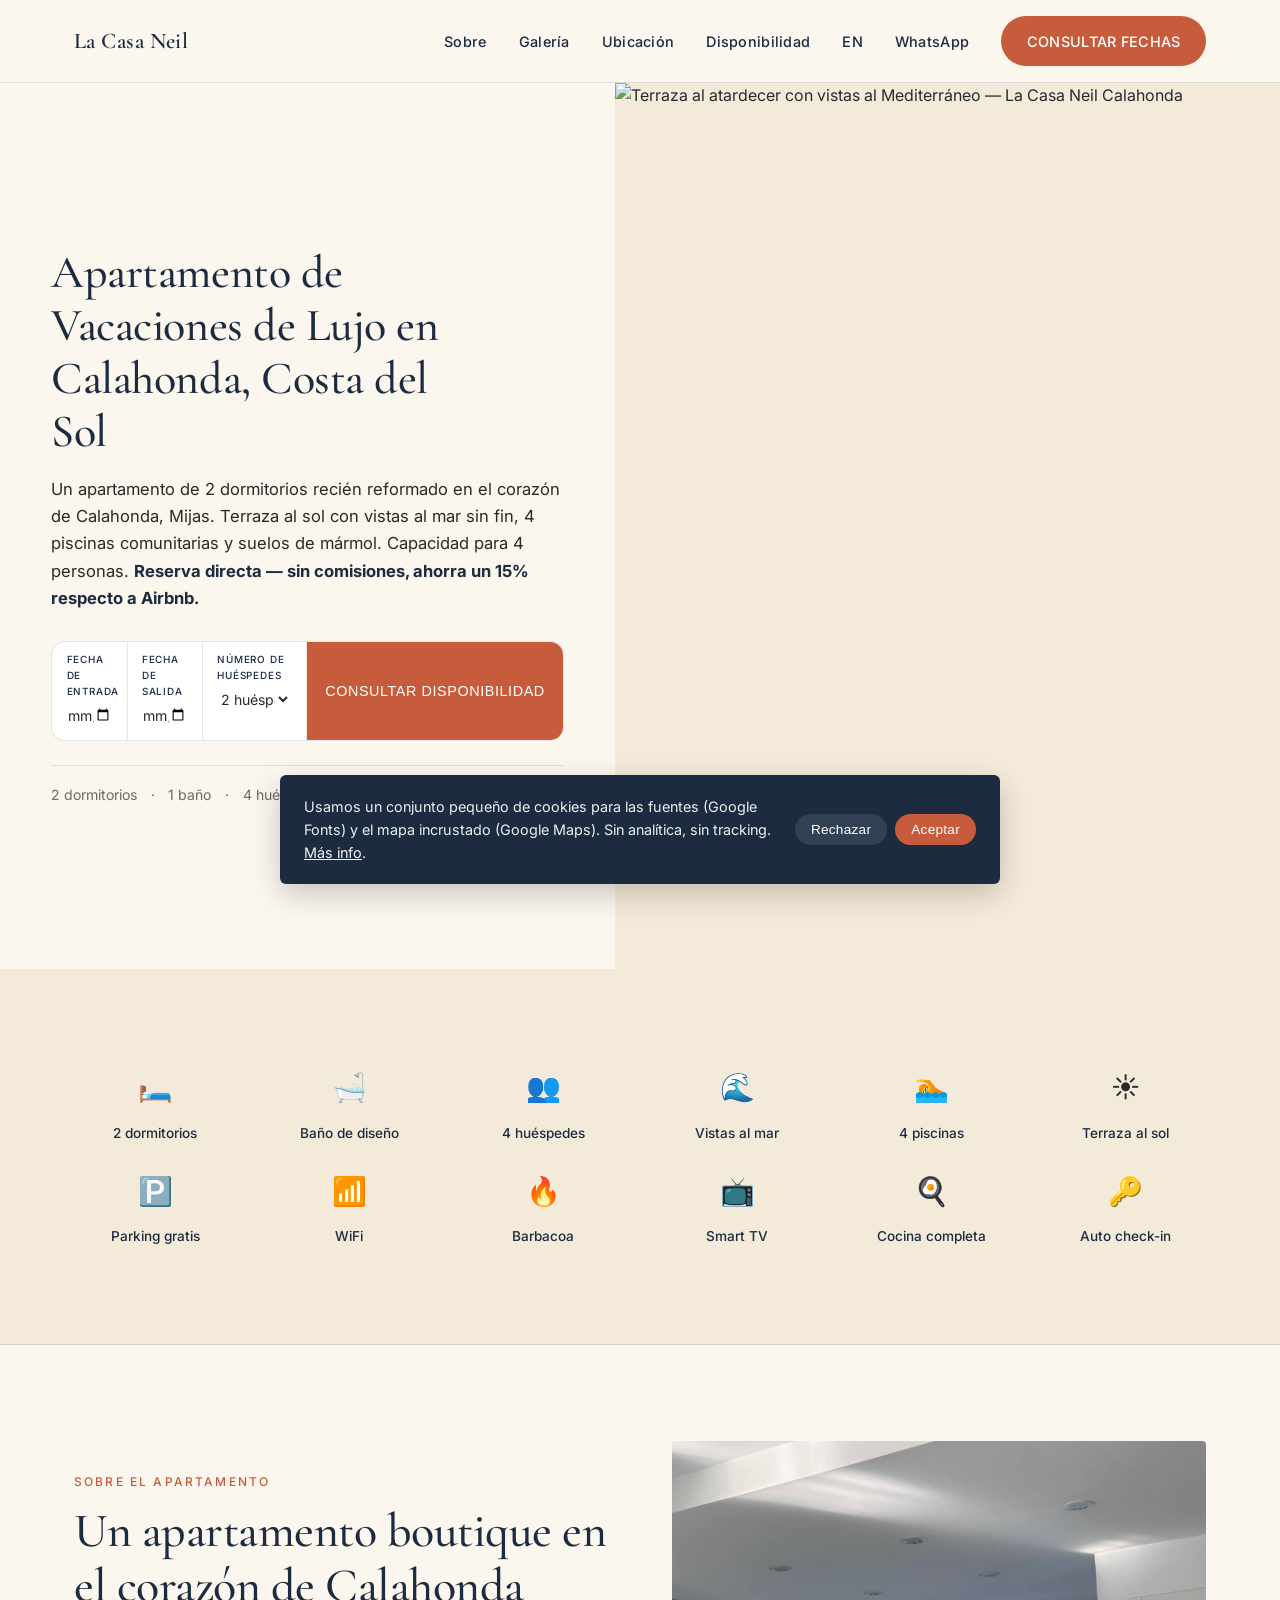
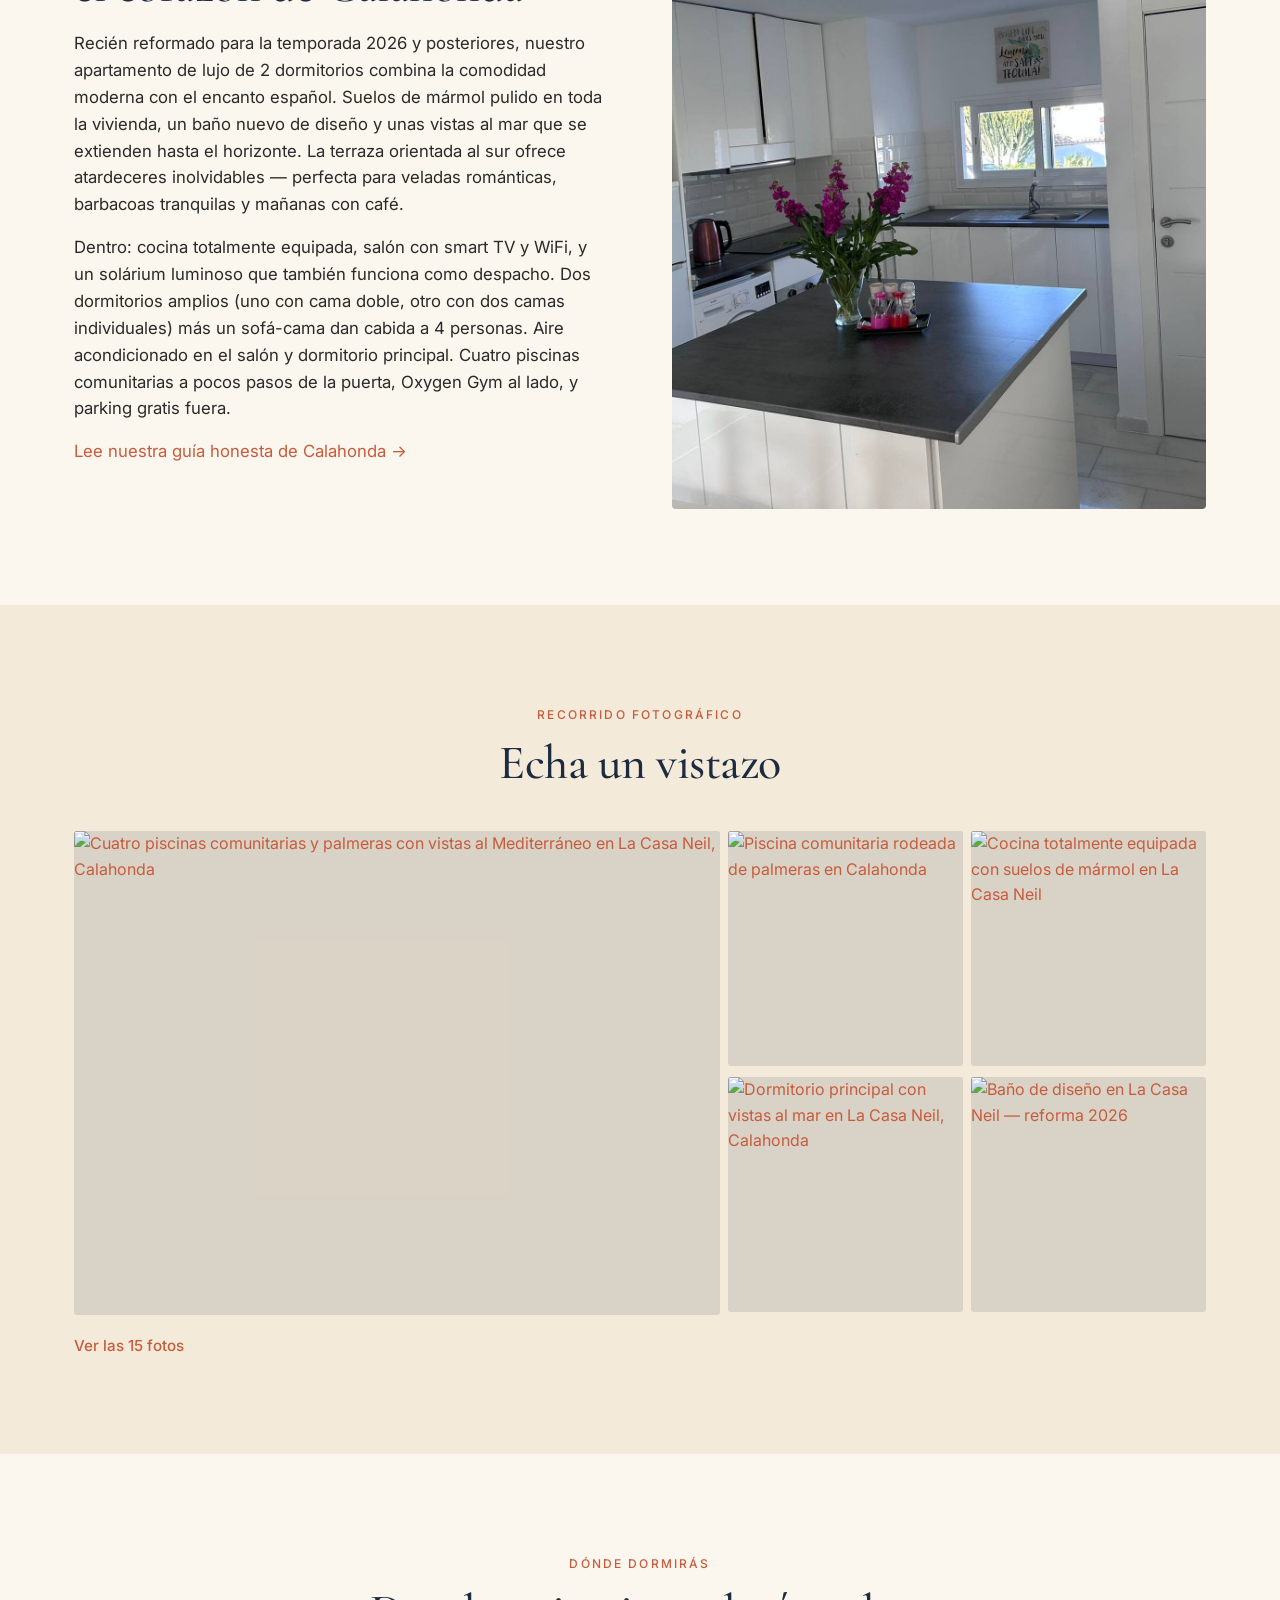
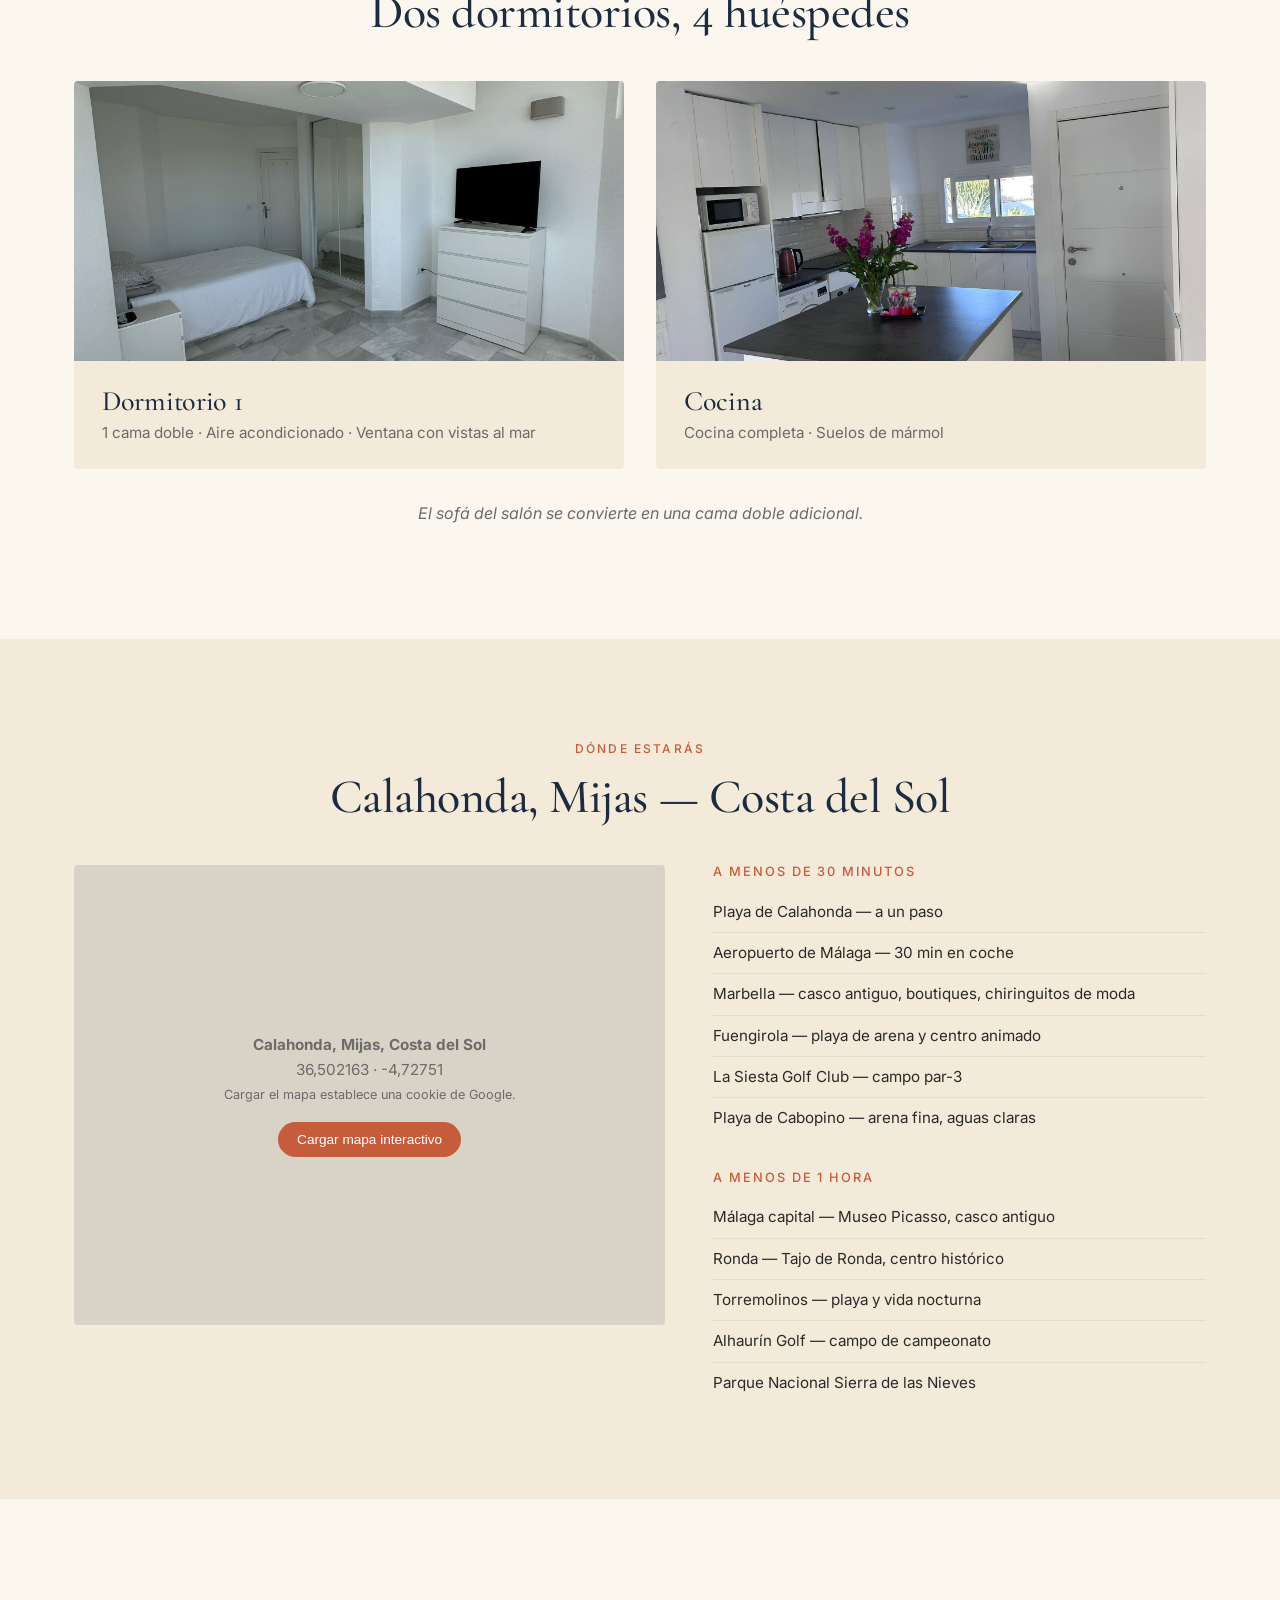
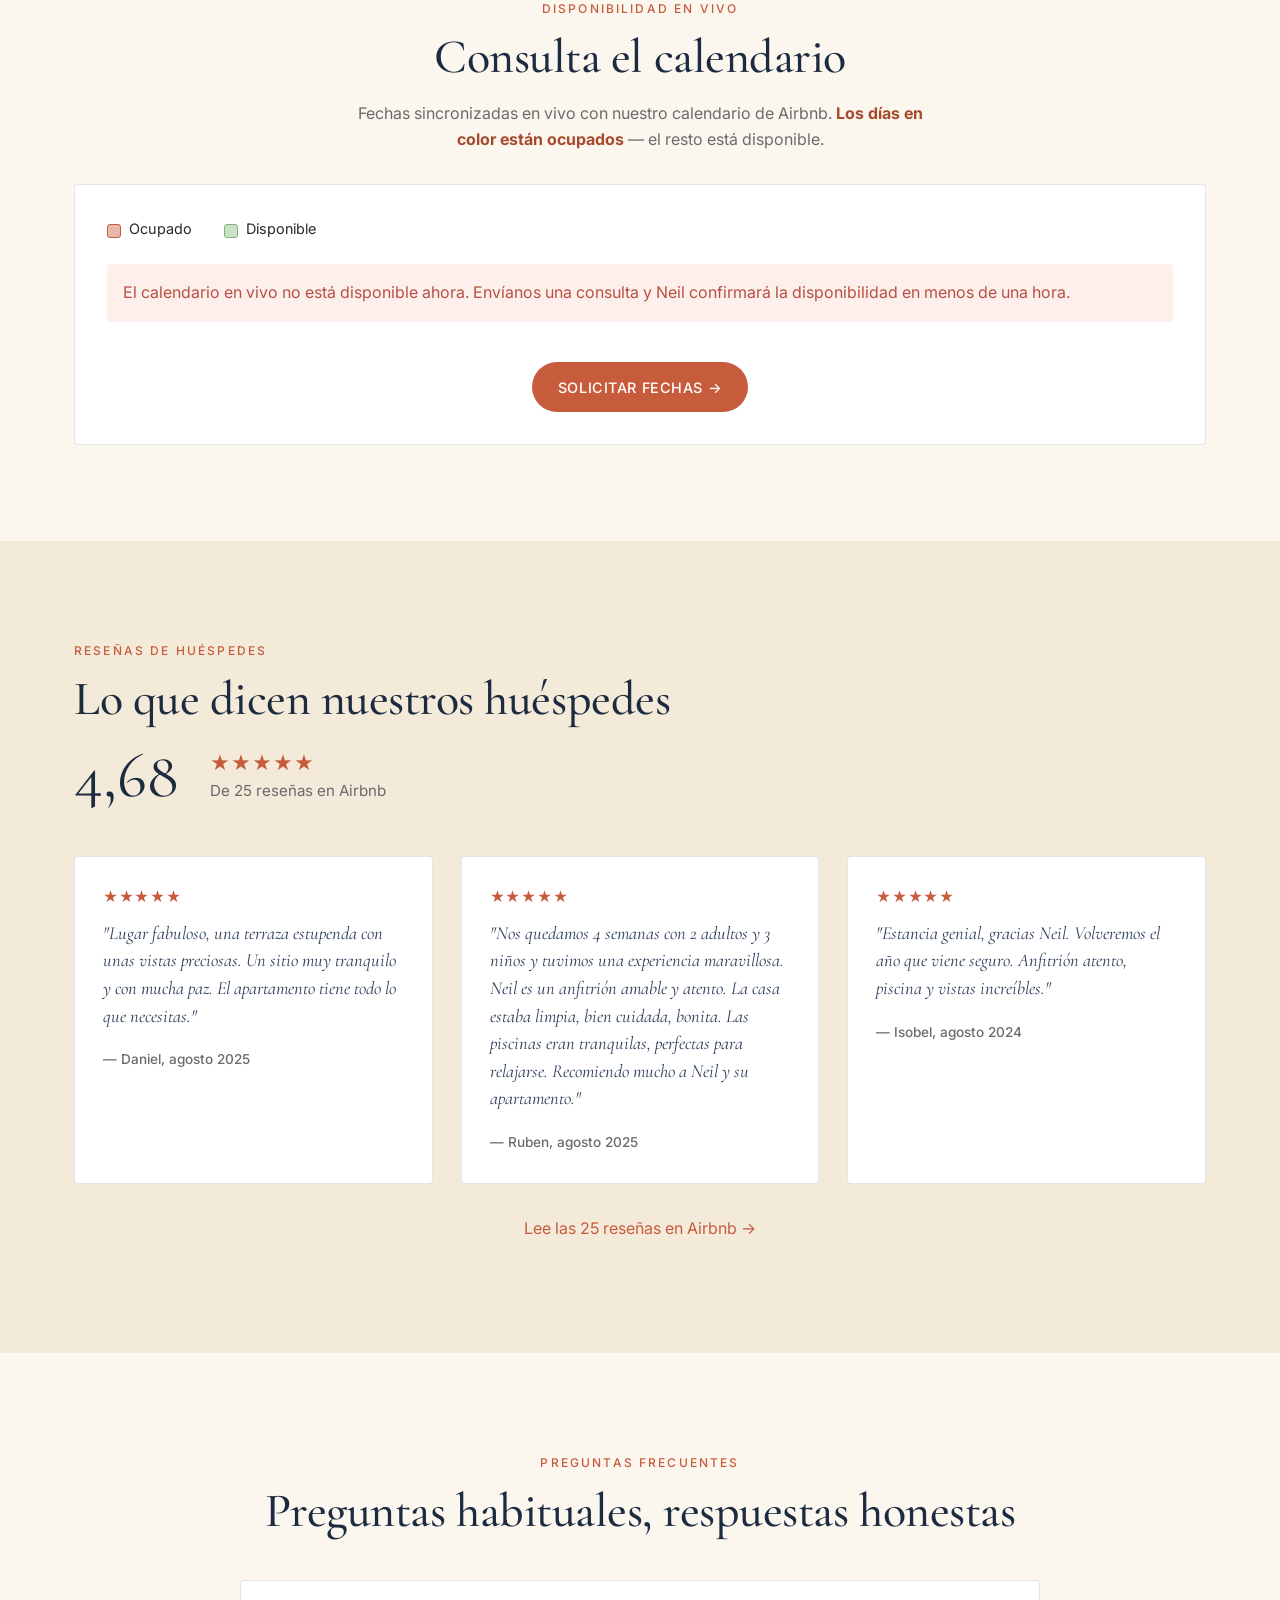
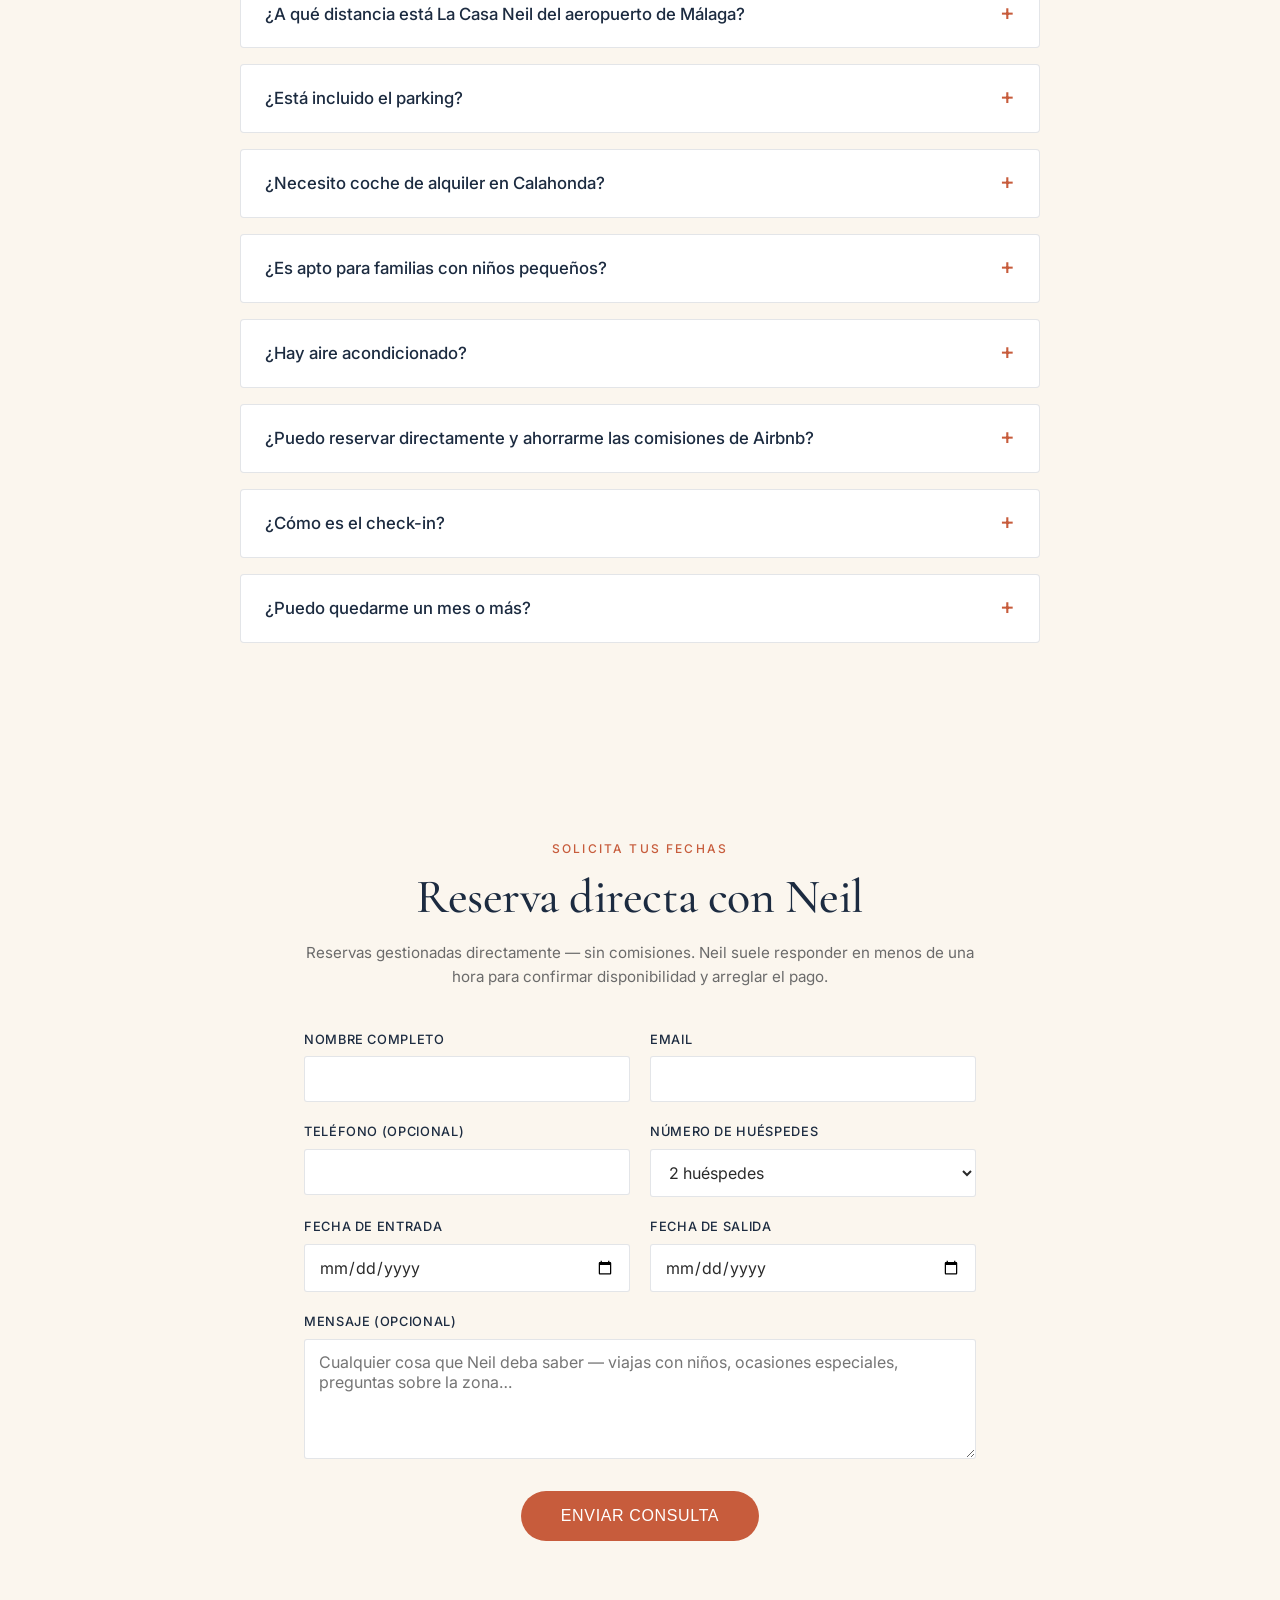
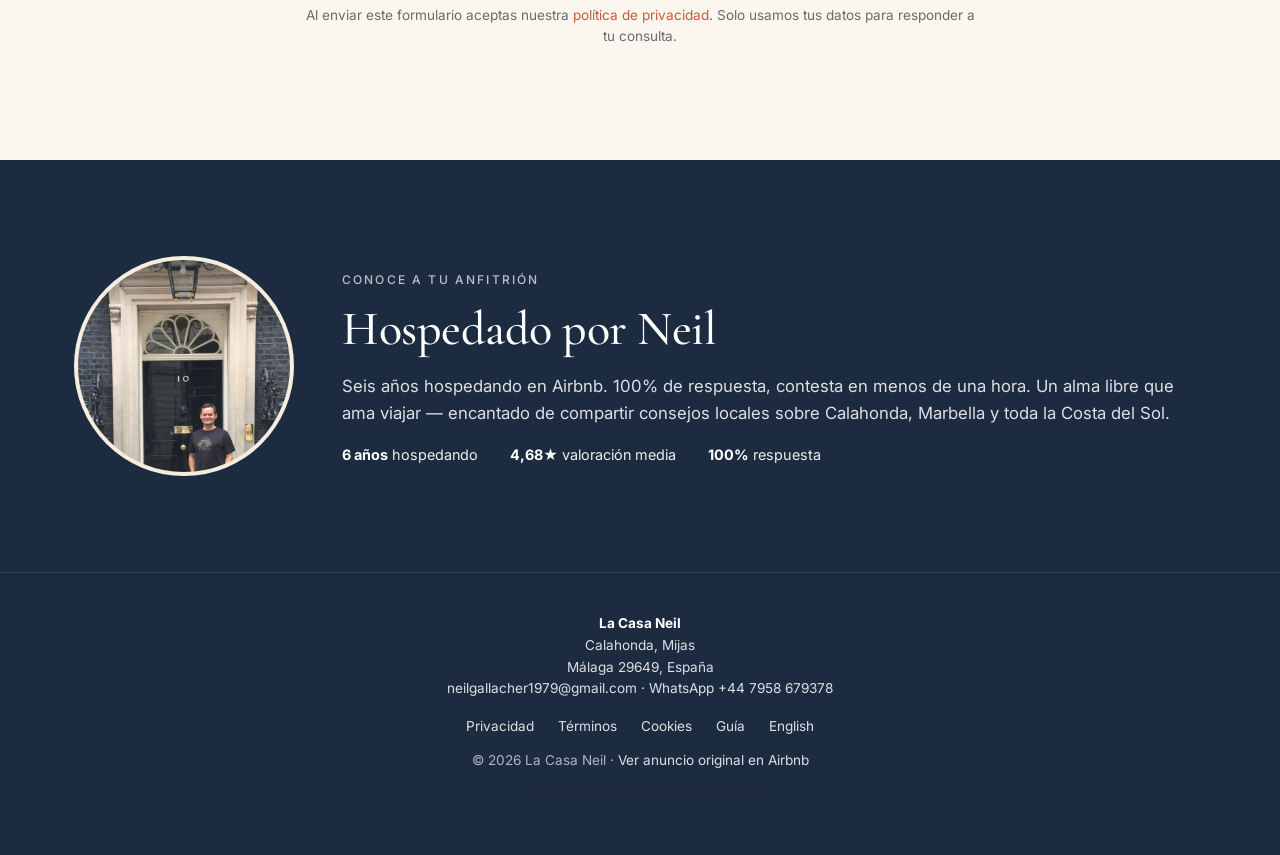
==== commit 175436ca: "Show Kitchen instead of Bedroom 2. Bedroom 1 stays photo-14." ====
--- a/es/index.html
+++ b/es/index.html
@@ -272,9 +272,10 @@
         </div>
       </div>
       <div class="room-card">
+        <img src="/images/photo-01.jpg" alt="Cocina totalmente equipada con suelos de mármol en La Casa Neil">
         <div class="body">
-          <h3>Dormitorio 2</h3>
-          <div class="meta">2 camas individuales · Cuna disponible</div>
+          <h3>Cocina</h3>
+          <div class="meta">Cocina completa · Suelos de mármol</div>
         </div>
       </div>
     </div>
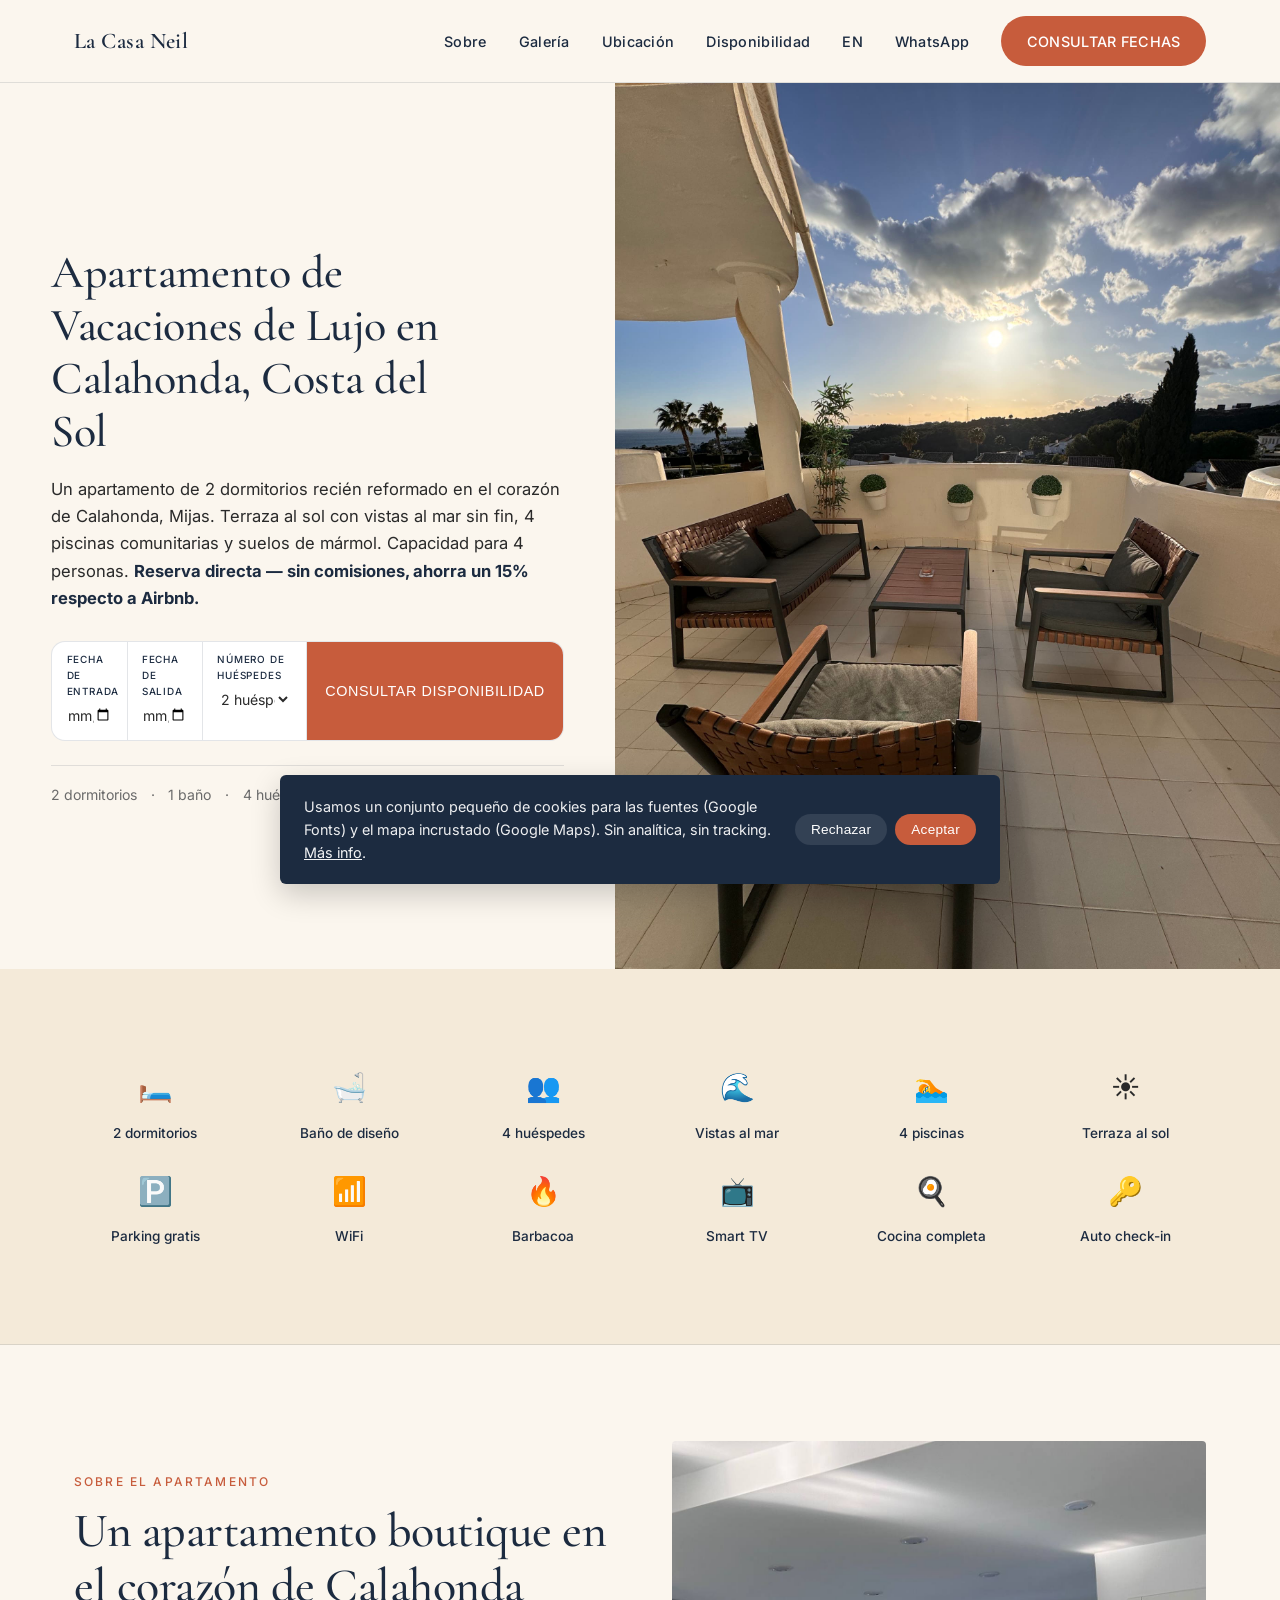
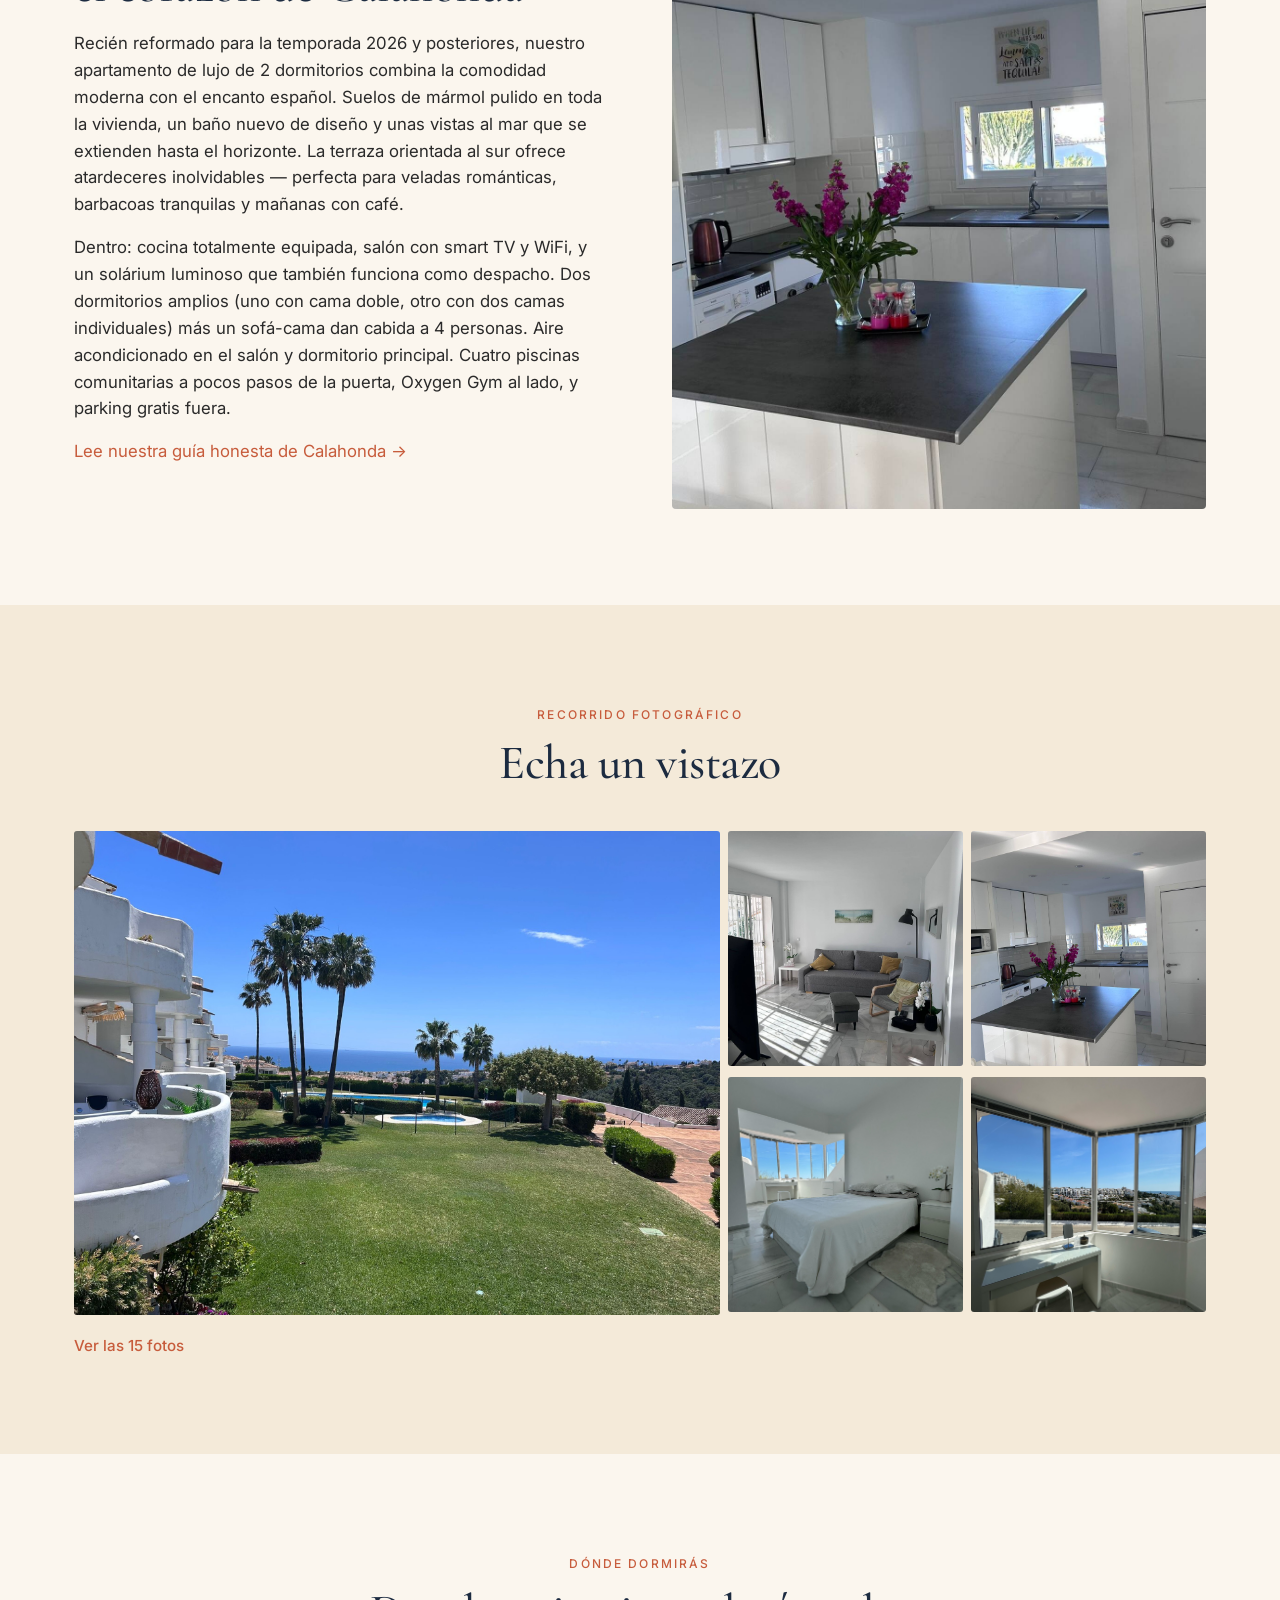
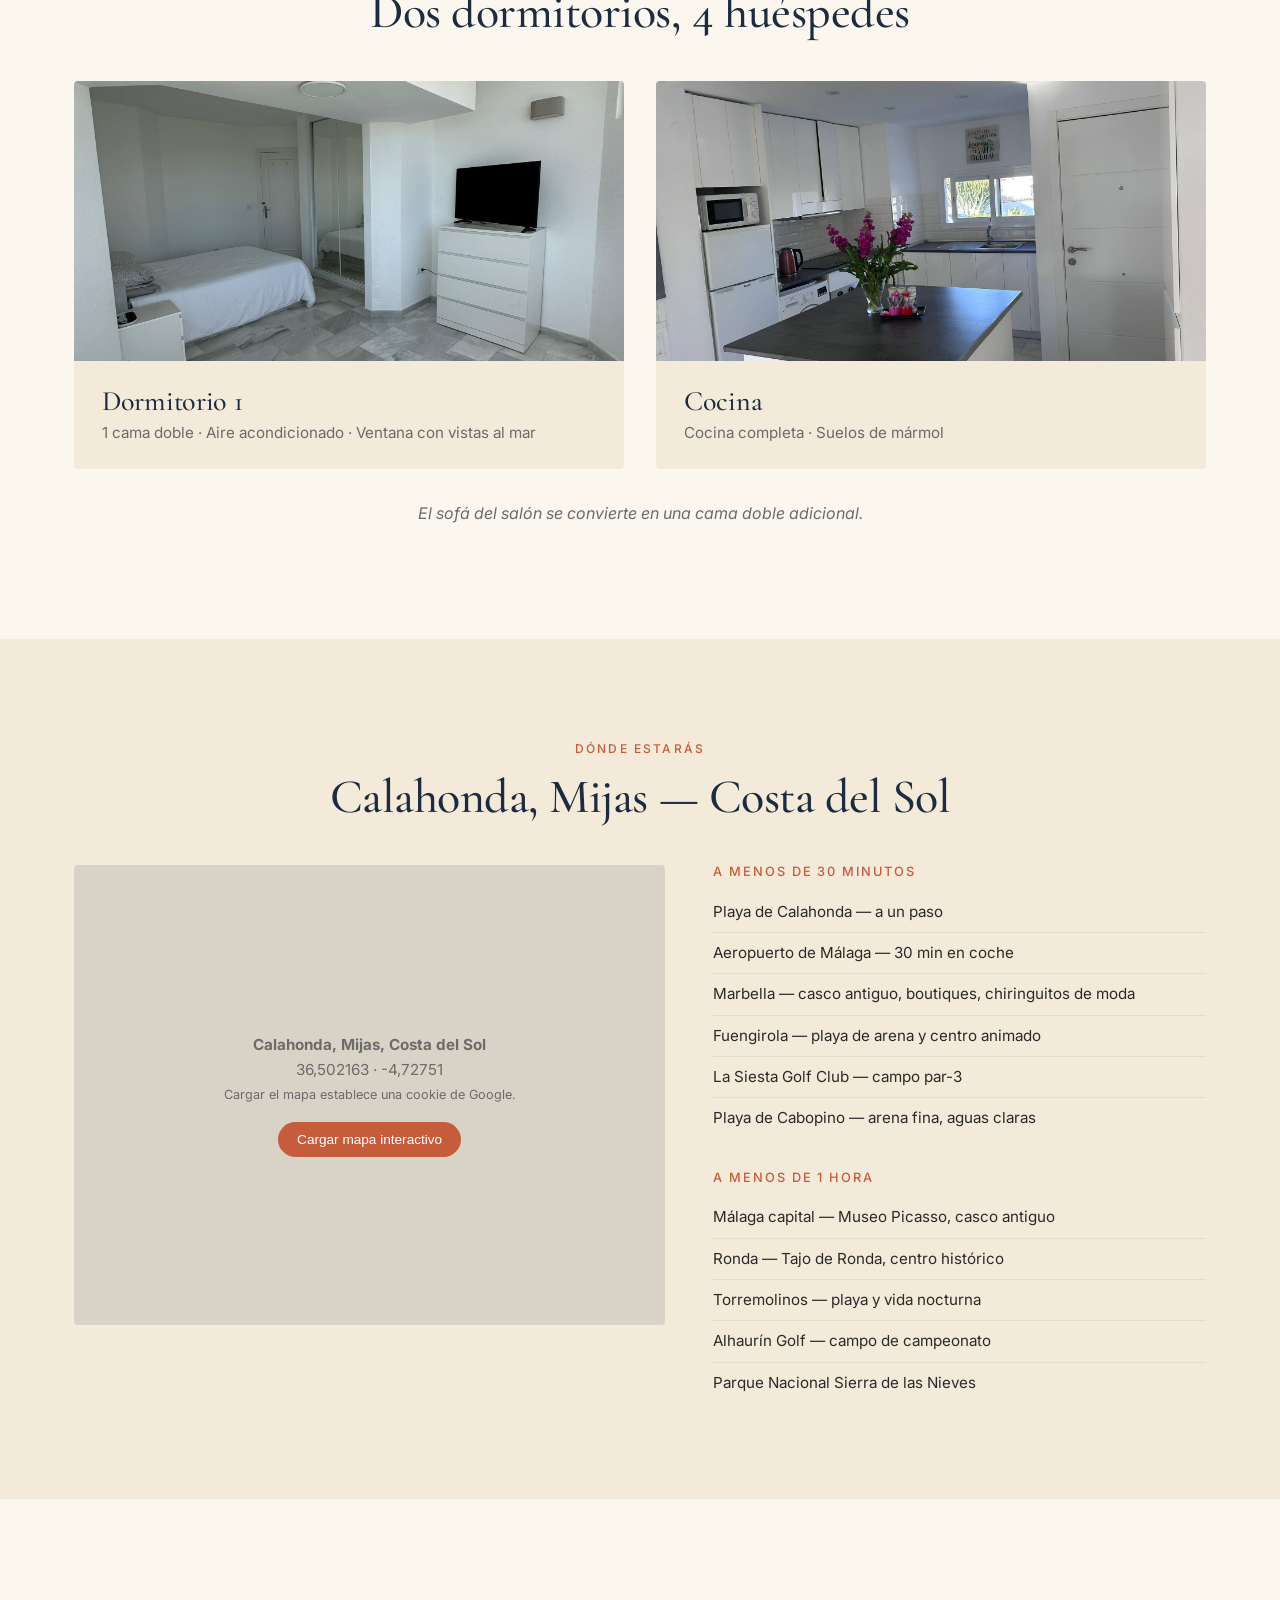
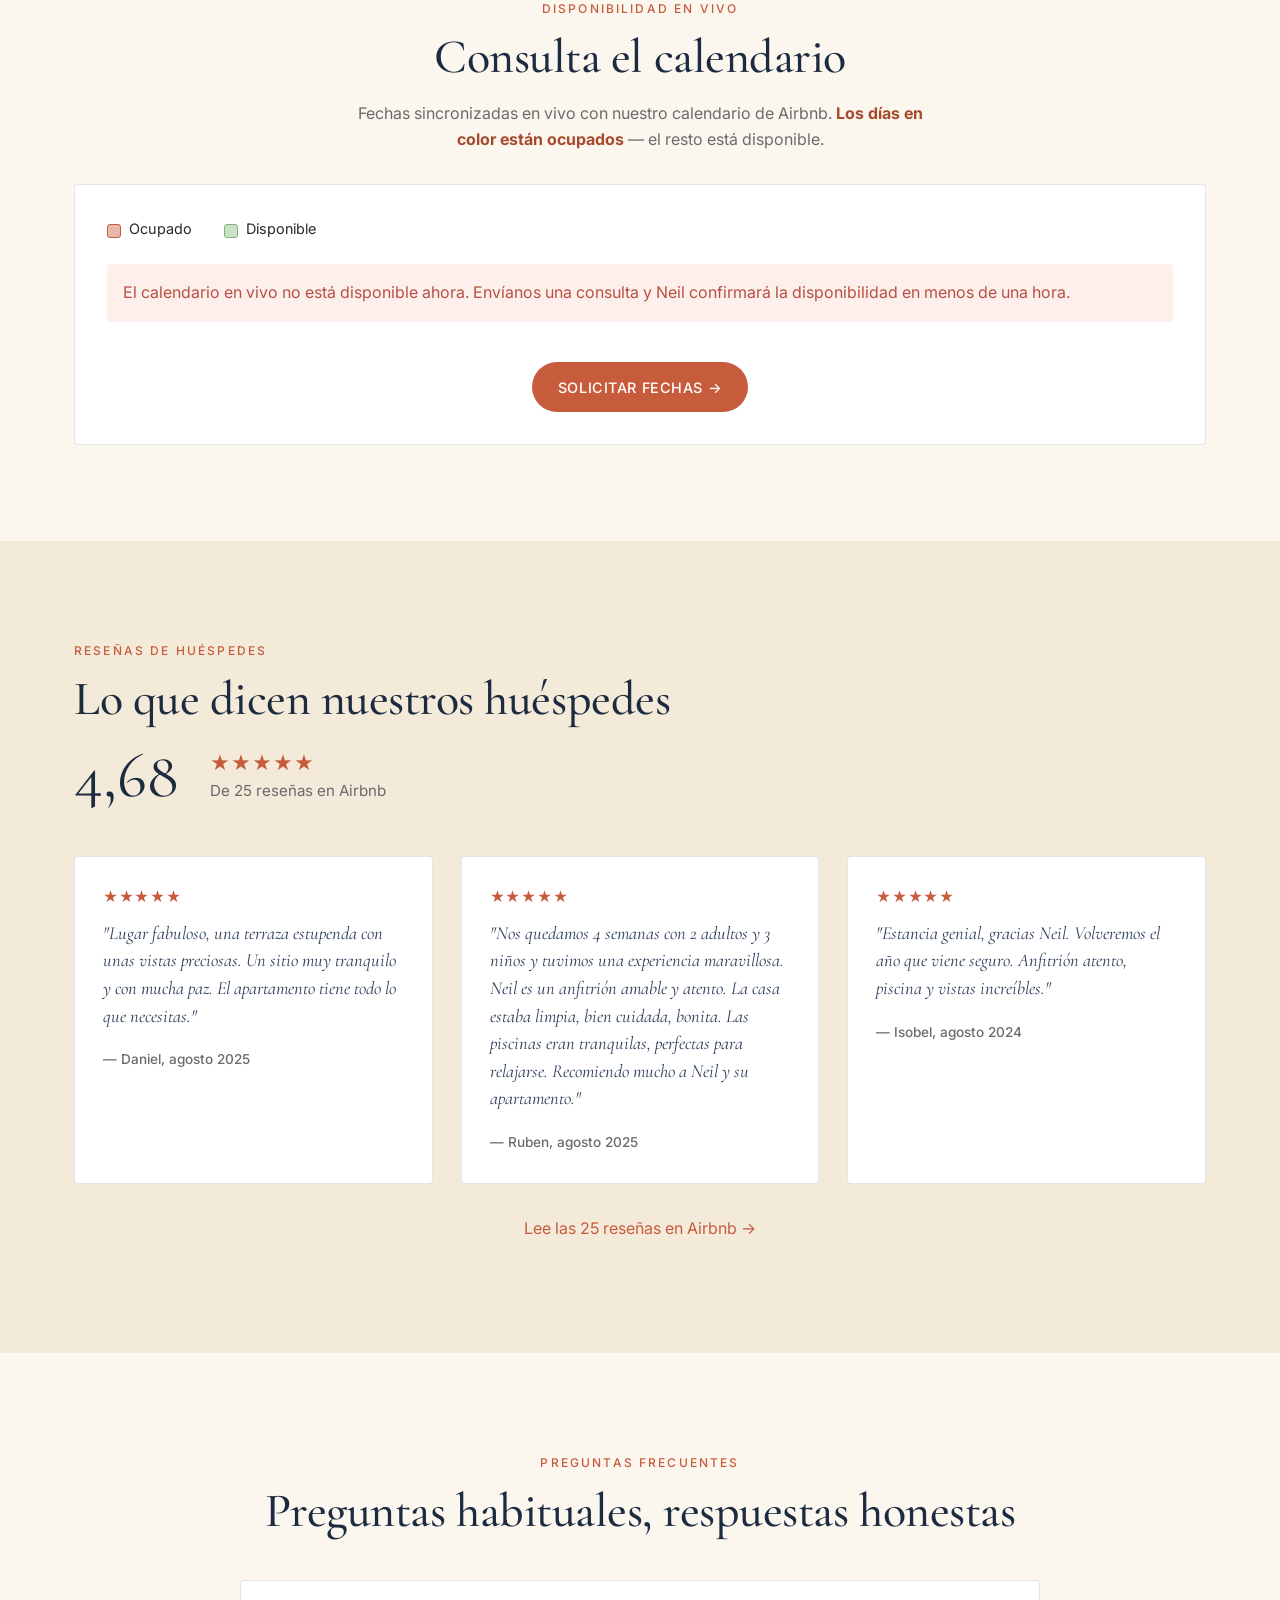
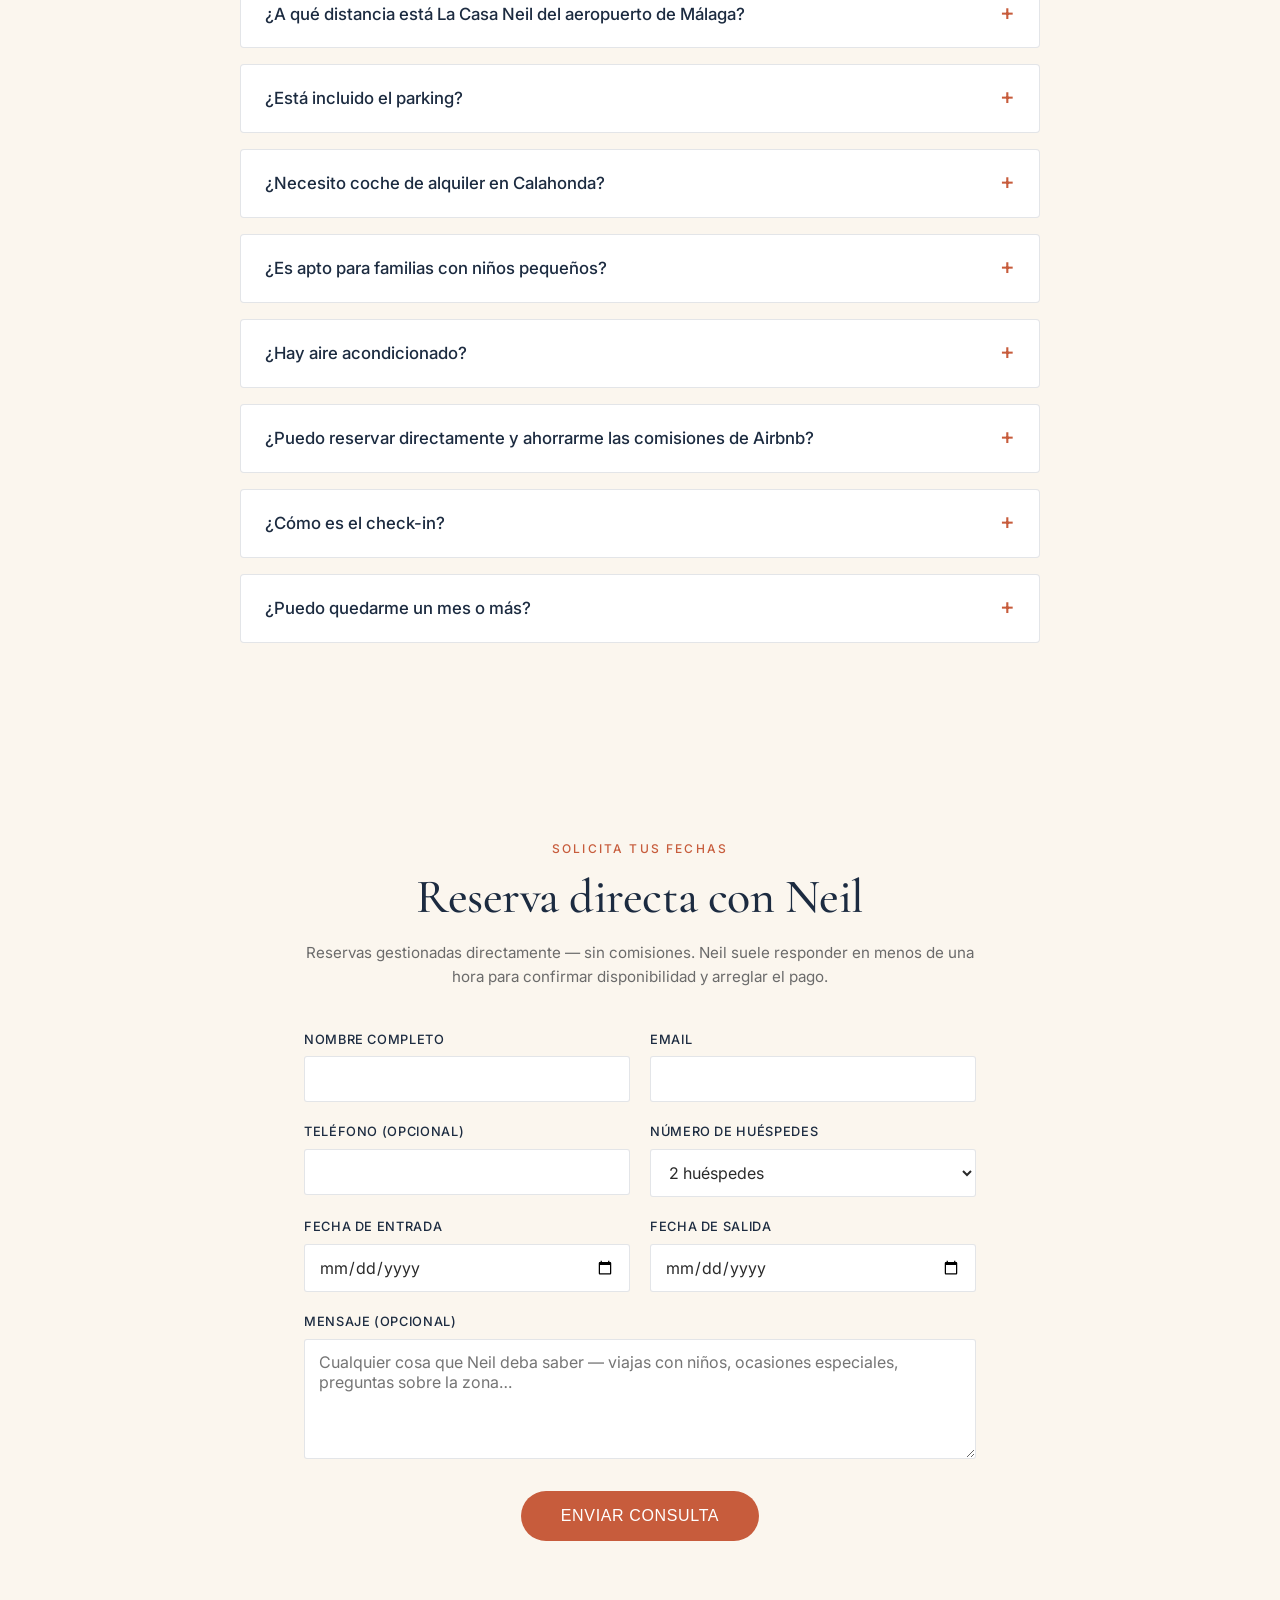
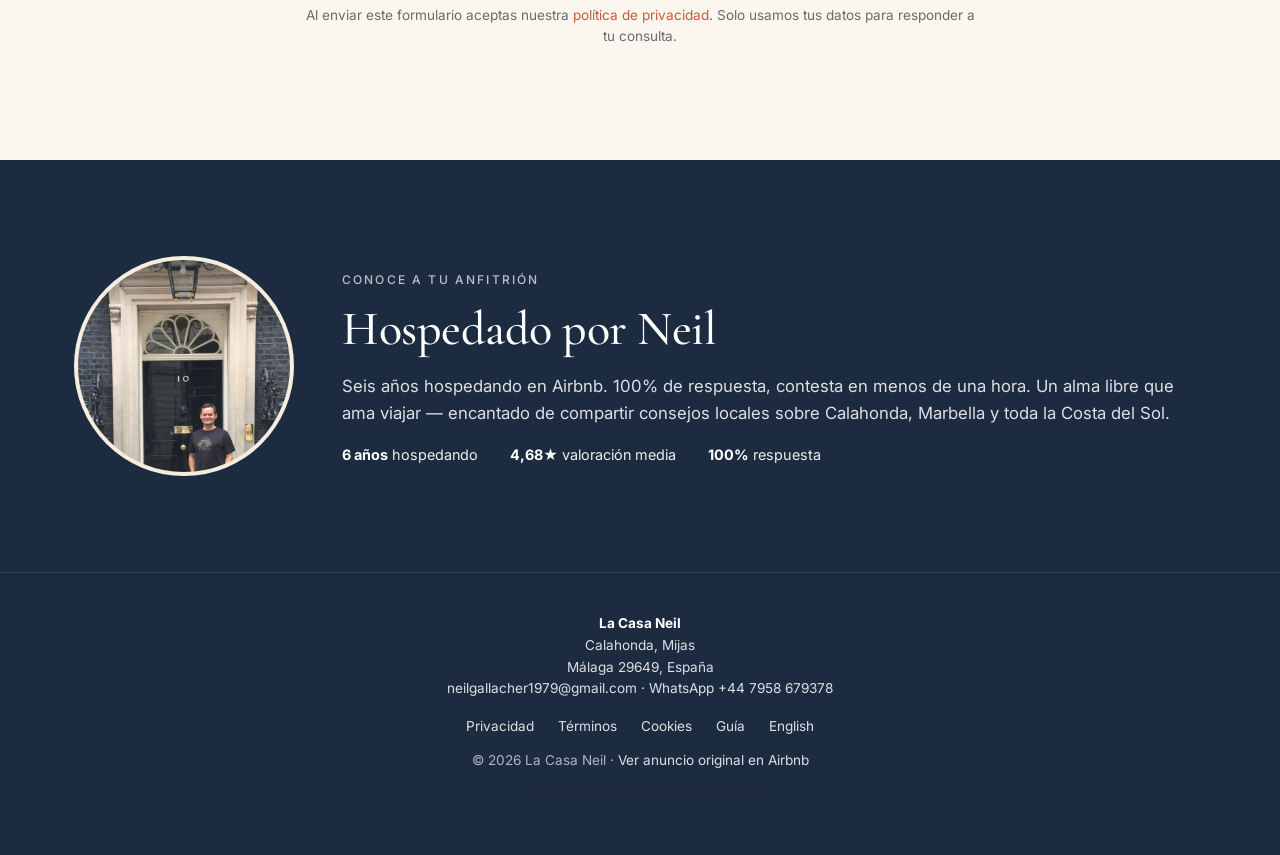
==== commit 77ddb4c3: "Strip broken /images/opt/ sources so mobile loads the original JPEGs." ====
--- a/es/index.html
+++ b/es/index.html
@@ -36,8 +36,8 @@
 <meta name="twitter:image" content="https://lacasaneil.com/images/hero-pools.jpg" />
 
 <link rel="icon" type="image/x-icon" href="/favicon.ico" />
-<link rel="icon" type="image/png" sizes="32x32" href="/favicon-32x32.png" />
-<link rel="apple-touch-icon" sizes="180x180" href="/apple-touch-icon.png" />
+<link rel="icon" type="image/png" href="/favicon-32x32.png" />
+<link rel="apple-touch-icon" href="/apple-touch-icon.png" />
 <link rel="manifest" href="/site.webmanifest" />
 <meta name="theme-color" content="#1c2b40" />
 
@@ -155,10 +155,7 @@
     </div>
   </div>
   <div class="hero-photo">
-    <picture>
-      <source type="image/webp" srcset="/images/opt/photo-02.webp">
-      <img src="/images/photo-02.jpg" srcset="/images/opt/photo-02.jpg 1200w, /images/photo-02.jpg 1920w" sizes="(max-width: 800px) 100vw, 50vw" alt="Terraza al atardecer con vistas al Mediterráneo — La Casa Neil Calahonda" width="1920" height="2560" fetchpriority="high">
-    </picture>
+    <img src="/images/photo-02.jpg" alt="Terraza al atardecer con vistas al Mediterráneo — La Casa Neil Calahonda" width="1920" height="2560" fetchpriority="high">
   </div>
 </section>
 
@@ -204,35 +201,20 @@
     </div>
     <div class="gallery-mosaic">
       <a class="mosaic-large" href="/images/hero-pools.jpg" data-gallery-open="0">
-        <picture>
-          <source type="image/webp" srcset="/images/opt/hero-pools.webp">
-          <img src="/images/hero-pools.jpg" srcset="/images/opt/hero-pools.jpg 1400w, /images/hero-pools.jpg 1920w" sizes="(max-width: 800px) 100vw, 58vw" alt="Cuatro piscinas comunitarias y palmeras con vistas al Mediterráneo en La Casa Neil, Calahonda" width="1920" height="1440" loading="lazy">
-        </picture>
+        <img src="/images/hero-pools.jpg" alt="Cuatro piscinas comunitarias y palmeras con vistas al Mediterráneo en La Casa Neil, Calahonda" width="1920" height="1440" loading="lazy">
       </a>
       <div class="mosaic-smalls">
         <a href="/images/photo-03.jpg" data-gallery-open="3">
-          <picture>
-            <source type="image/webp" srcset="/images/opt/photo-03.webp">
-            <img src="/images/photo-03.jpg" alt="Piscina comunitaria rodeada de palmeras en Calahonda" width="1920" height="1440" loading="lazy">
-          </picture>
+          <img src="/images/photo-03.jpg" alt="Piscina comunitaria rodeada de palmeras en Calahonda" width="1920" height="1440" loading="lazy">
         </a>
         <a href="/images/photo-01.jpg" data-gallery-open="14">
-          <picture>
-            <source type="image/webp" srcset="/images/opt/photo-01.webp">
-            <img src="/images/photo-01.jpg" alt="Cocina totalmente equipada con suelos de mármol en La Casa Neil" width="1920" height="1440" loading="lazy">
-          </picture>
+          <img src="/images/photo-01.jpg" alt="Cocina totalmente equipada con suelos de mármol en La Casa Neil" width="1920" height="1440" loading="lazy">
         </a>
         <a href="/images/photo-05.jpg" data-gallery-open="5">
-          <picture>
-            <source type="image/webp" srcset="/images/opt/photo-05.webp">
-            <img src="/images/photo-05.jpg" alt="Dormitorio principal con vistas al mar en La Casa Neil, Calahonda" width="1920" height="2560" loading="lazy">
-          </picture>
+          <img src="/images/photo-05.jpg" alt="Dormitorio principal con vistas al mar en La Casa Neil, Calahonda" width="1920" height="2560" loading="lazy">
         </a>
         <a href="/images/photo-15.jpg" data-gallery-open="10">
-          <picture>
-            <source type="image/webp" srcset="/images/opt/photo-15.webp">
-            <img src="/images/photo-15.jpg" alt="Baño de diseño en La Casa Neil — reforma 2026" width="1920" height="2560" loading="lazy">
-          </picture>
+          <img src="/images/photo-15.jpg" alt="Baño de diseño en La Casa Neil — reforma 2026" width="1920" height="2560" loading="lazy">
         </a>
       </div>
     </div>
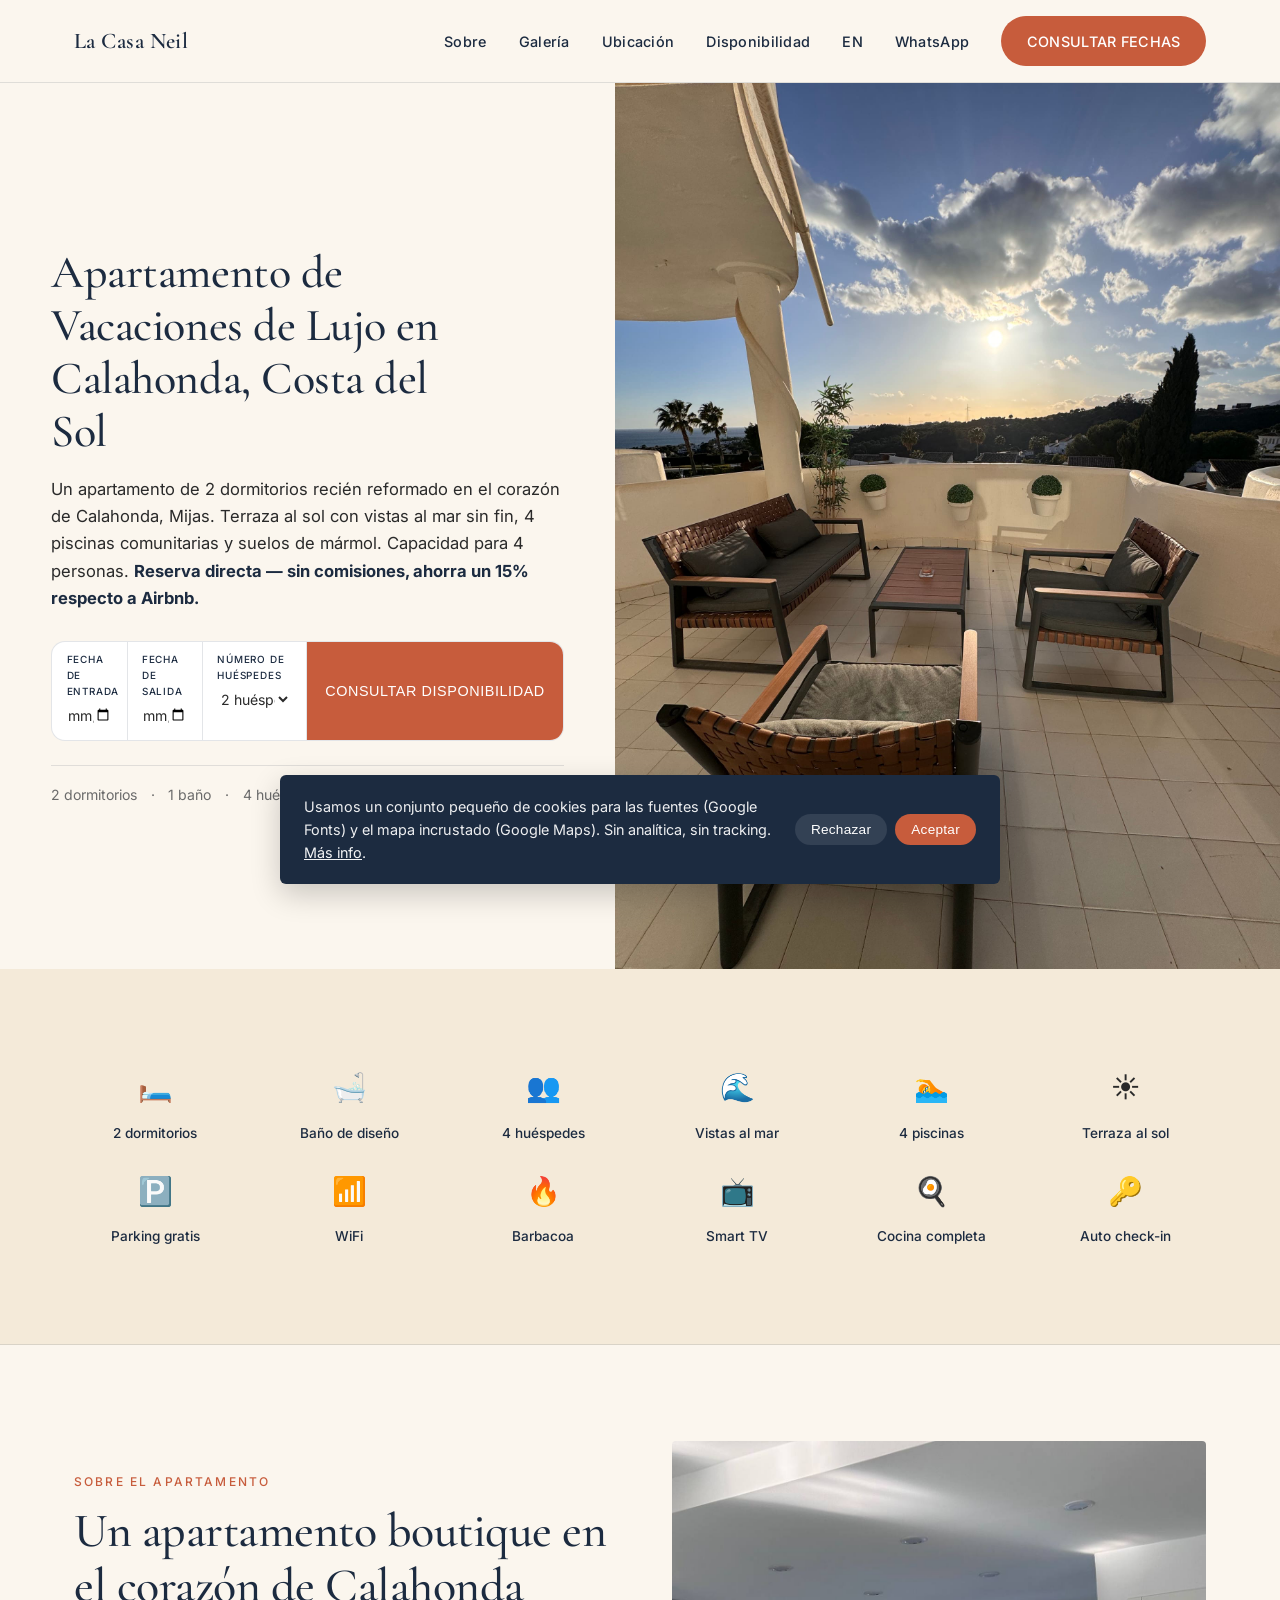
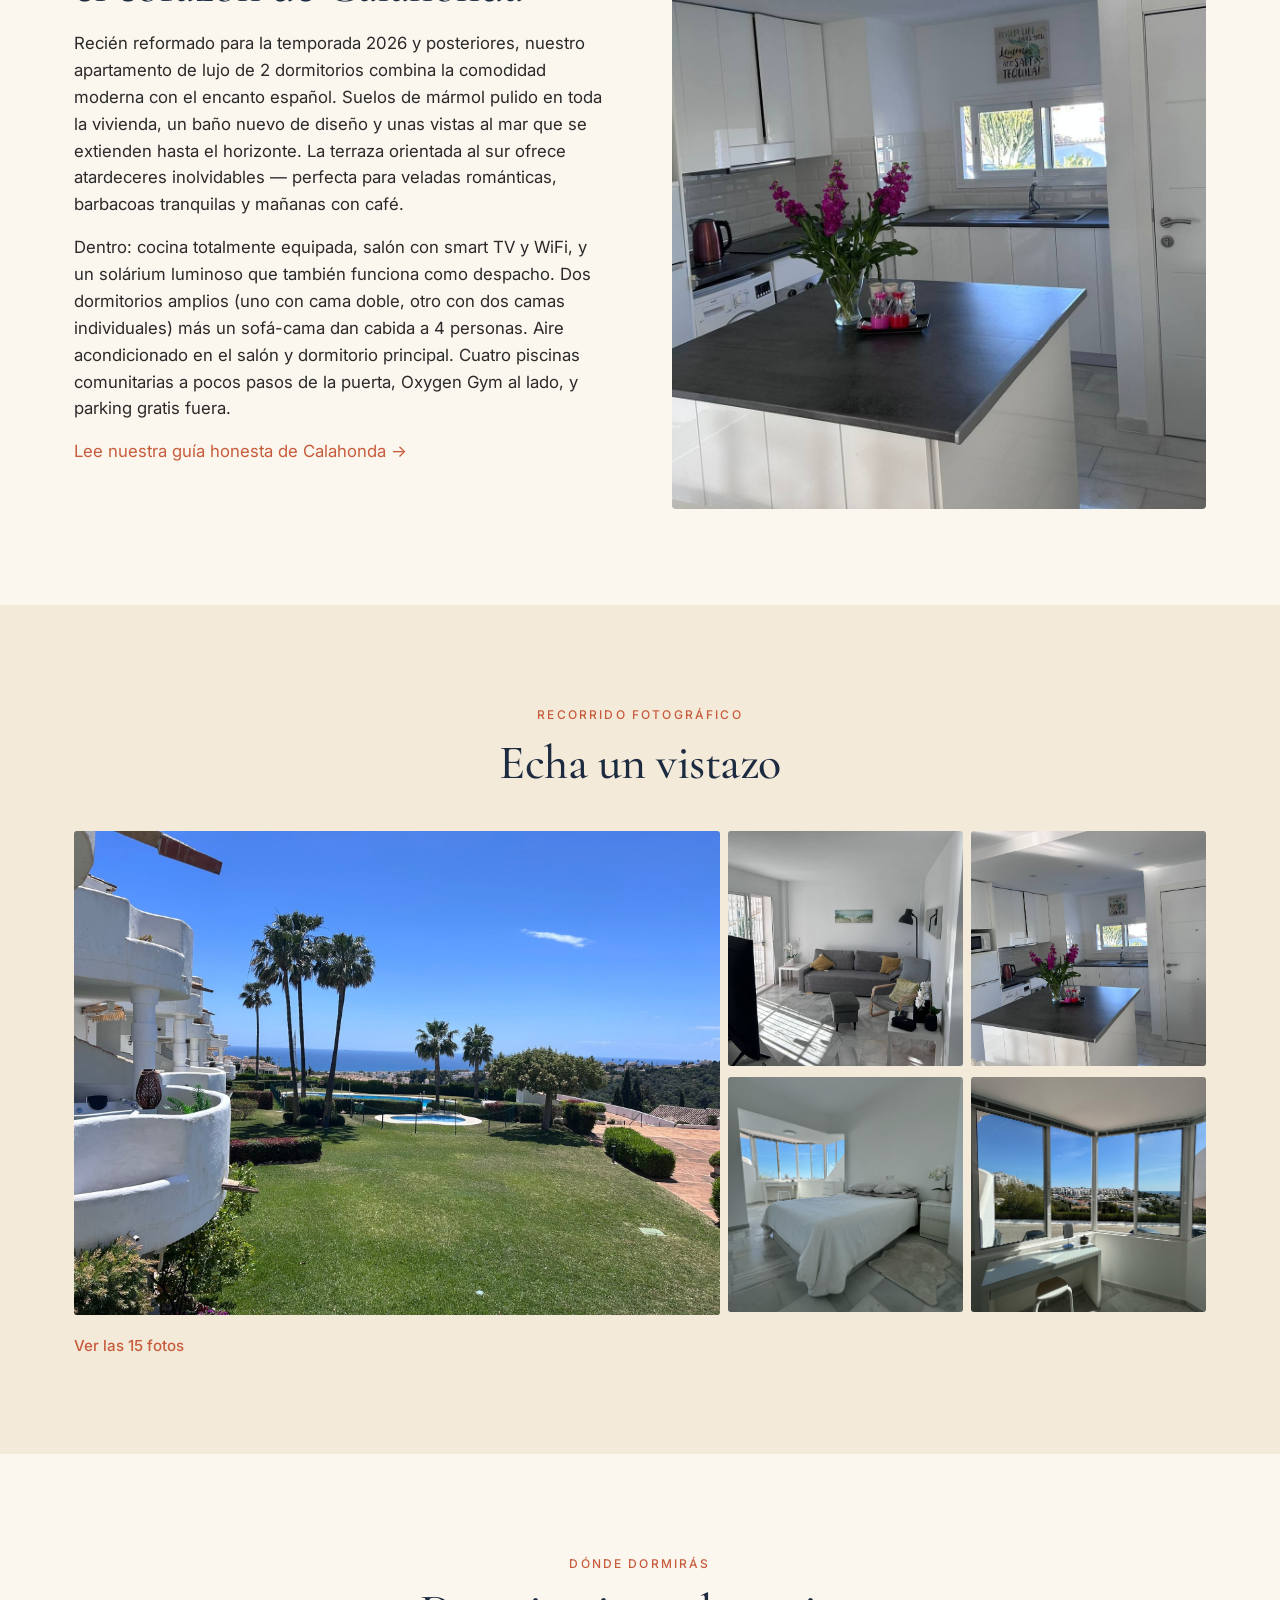
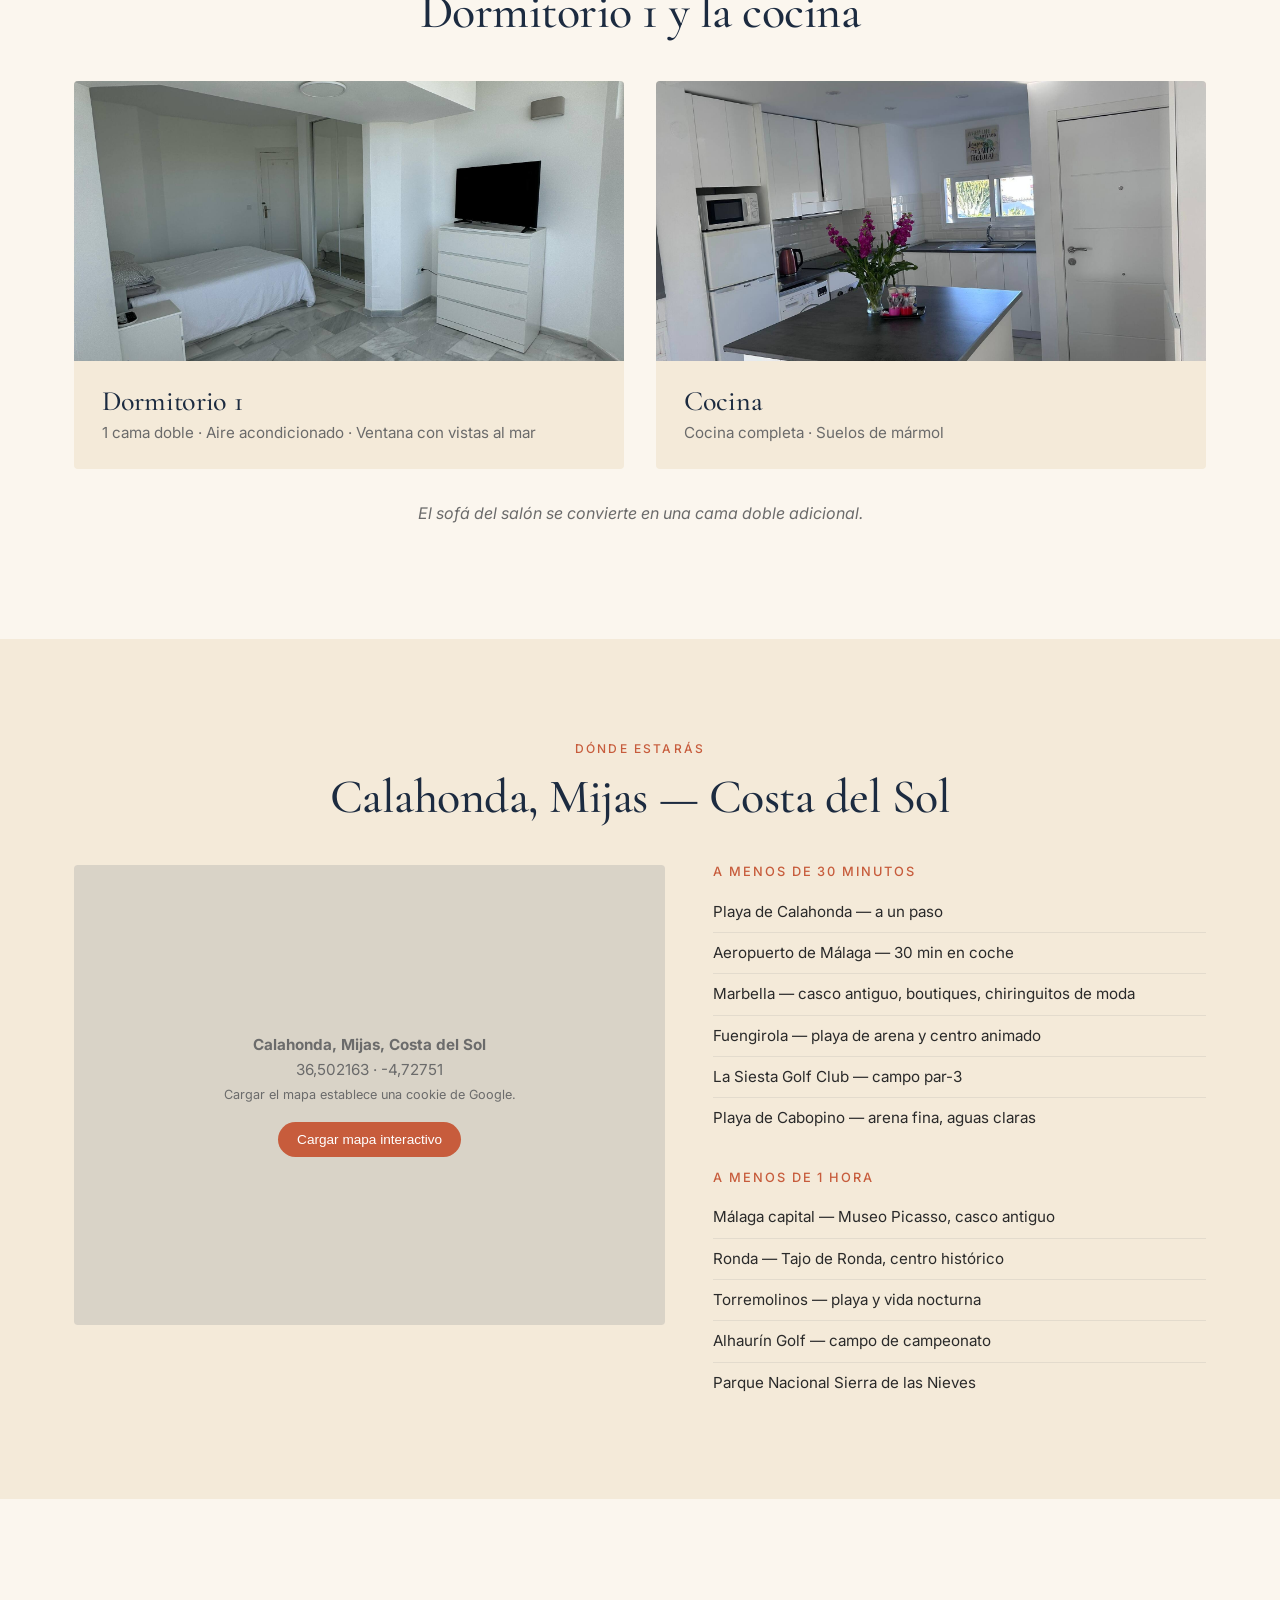
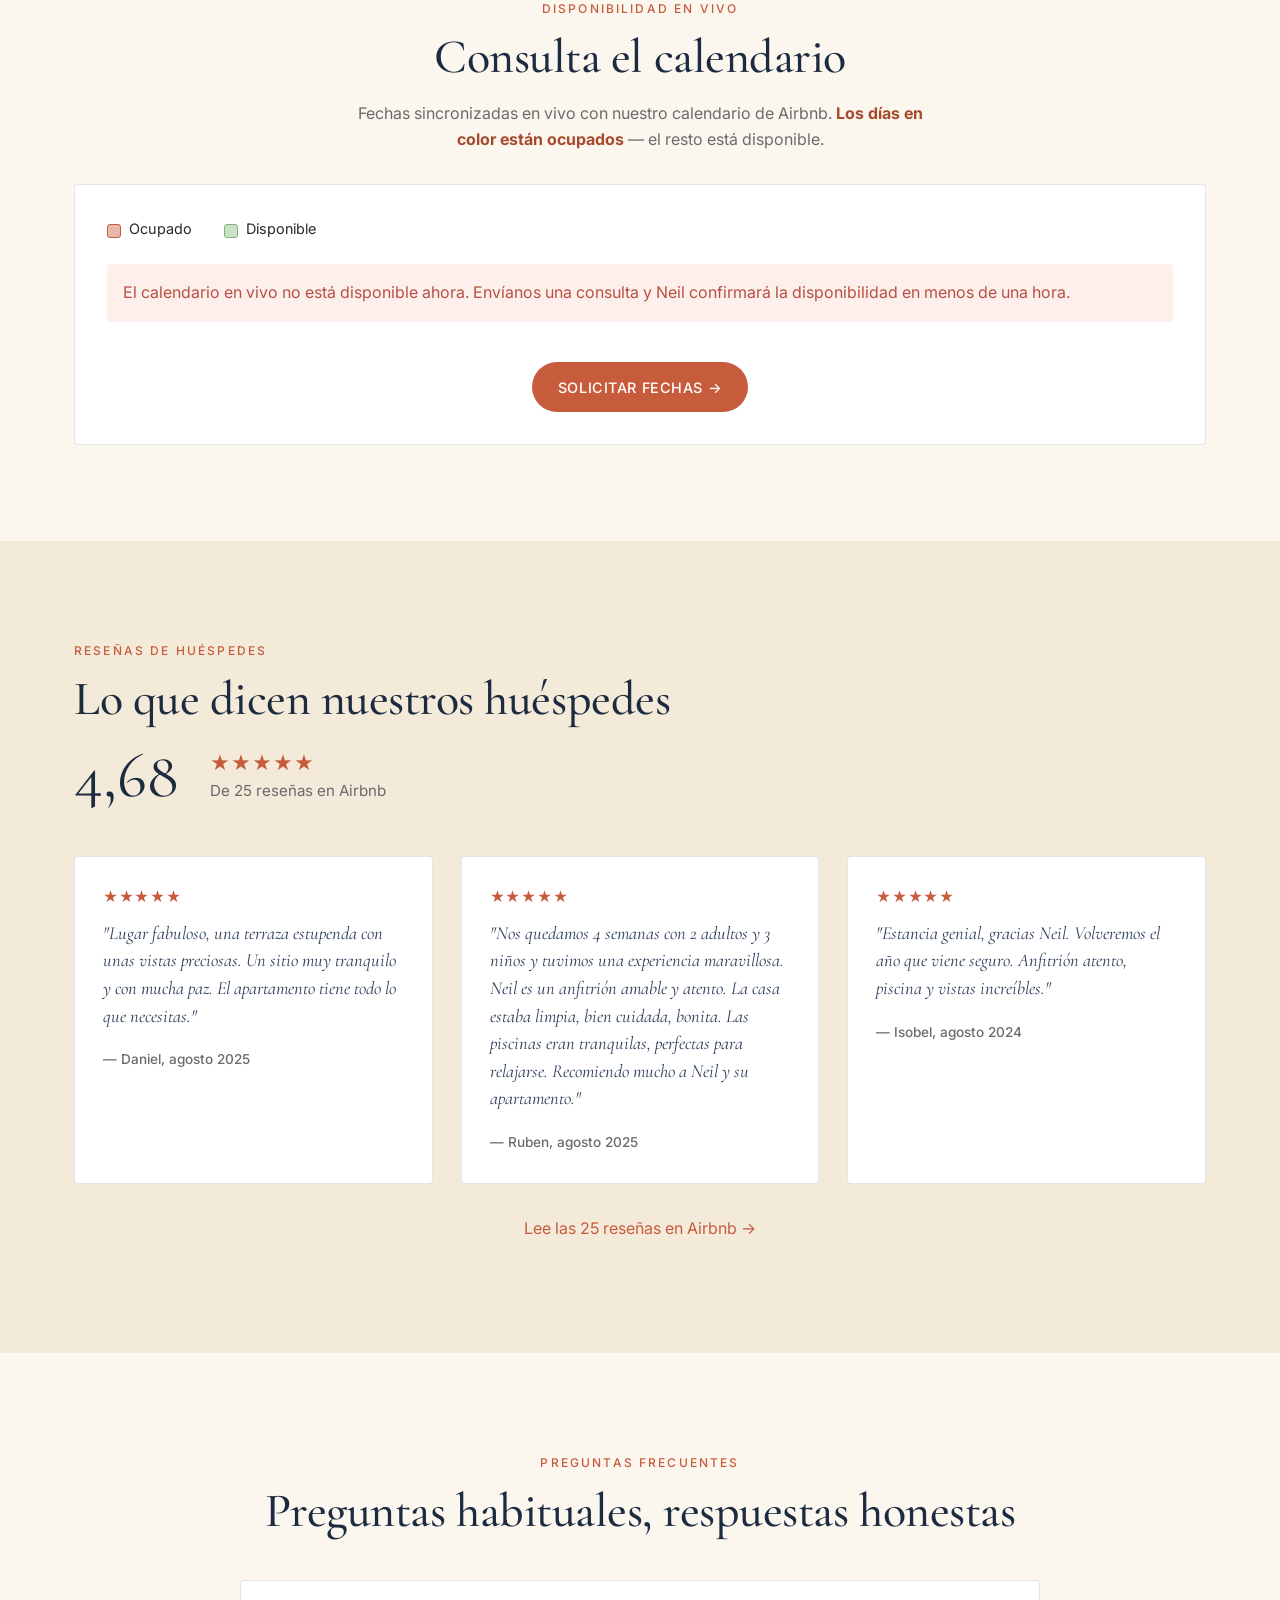
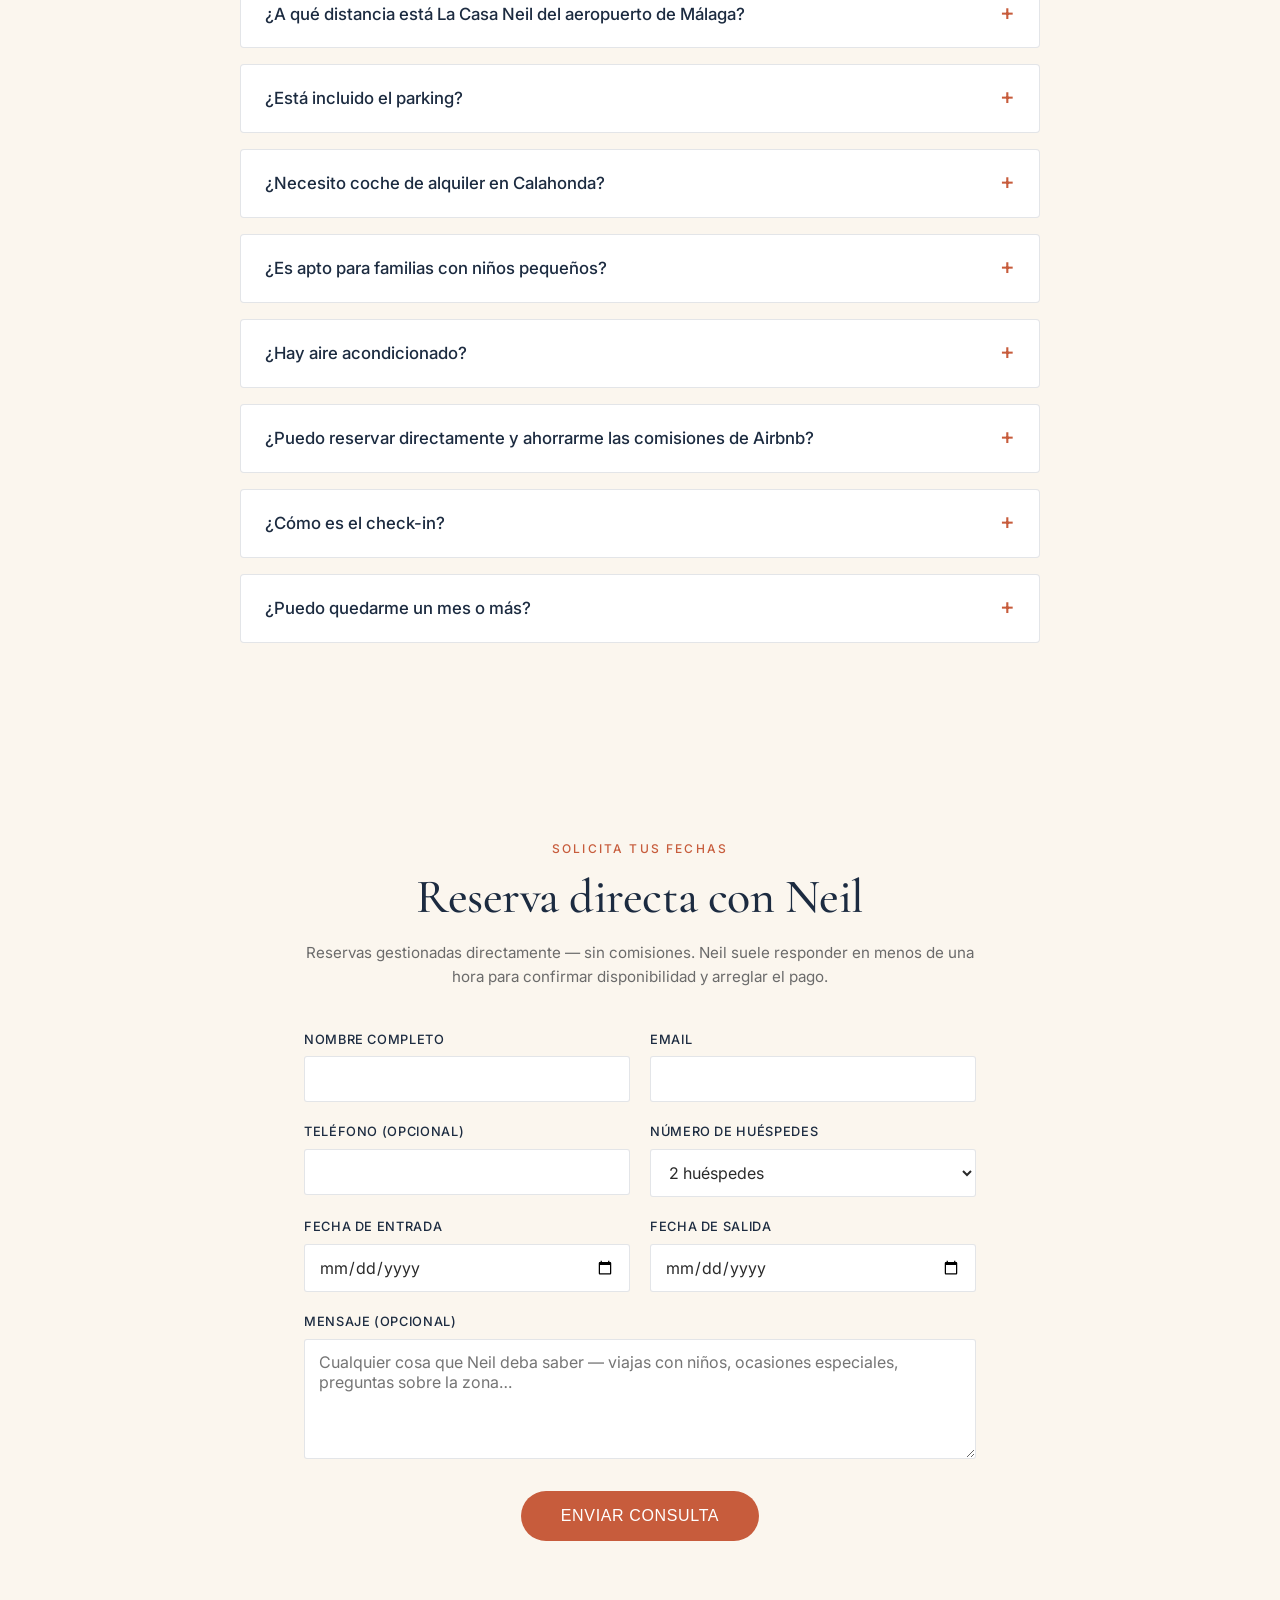
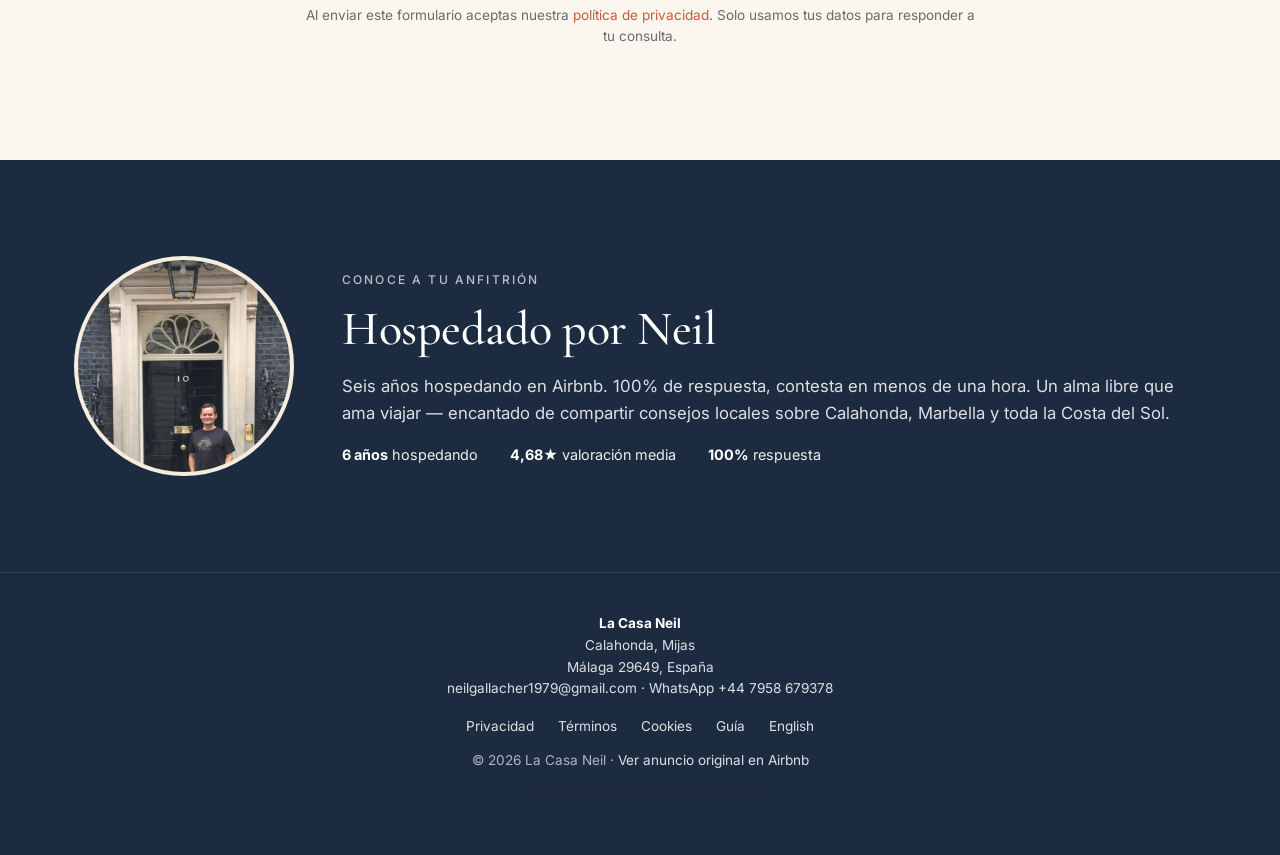
==== commit 5e70f6da: "Fix rooms heading and keep the cookie banner off the mobile hero CTA." ====
--- a/es/index.html
+++ b/es/index.html
@@ -243,7 +243,7 @@
   <div class="container">
     <div style="text-align: center; margin-bottom: 2.5rem;">
       <span class="section-eyebrow">Dónde dormirás</span>
-      <h2>Dos dormitorios, 4 huéspedes</h2>
+      <h2>Dormitorio 1 y la cocina</h2>
     </div>
     <div class="rooms-grid">
       <div class="room-card">
--- a/assets/site.css
+++ b/assets/site.css
@@ -441,7 +441,19 @@
     border-radius: 0;
   }
   .home .sticky-book:hover { opacity: 1; background: var(--terracotta-dark); }
-  .home .cookie-banner { bottom: 4.6rem; }
+  .home .cookie-banner {
+    top: 3.6rem;
+    bottom: auto;
+    left: 0.75rem;
+    right: 0.75rem;
+    max-width: none;
+    padding: 0.65rem 0.85rem;
+    gap: 0.5rem;
+    font-size: 0.78rem;
+    align-items: flex-start;
+  }
+  .home .cookie-banner p { flex: 1 1 auto; }
+  .home .cookie-banner button { padding: 0.4rem 0.75rem; font-size: 0.78rem; }
 }
 
 /* Lightbox */
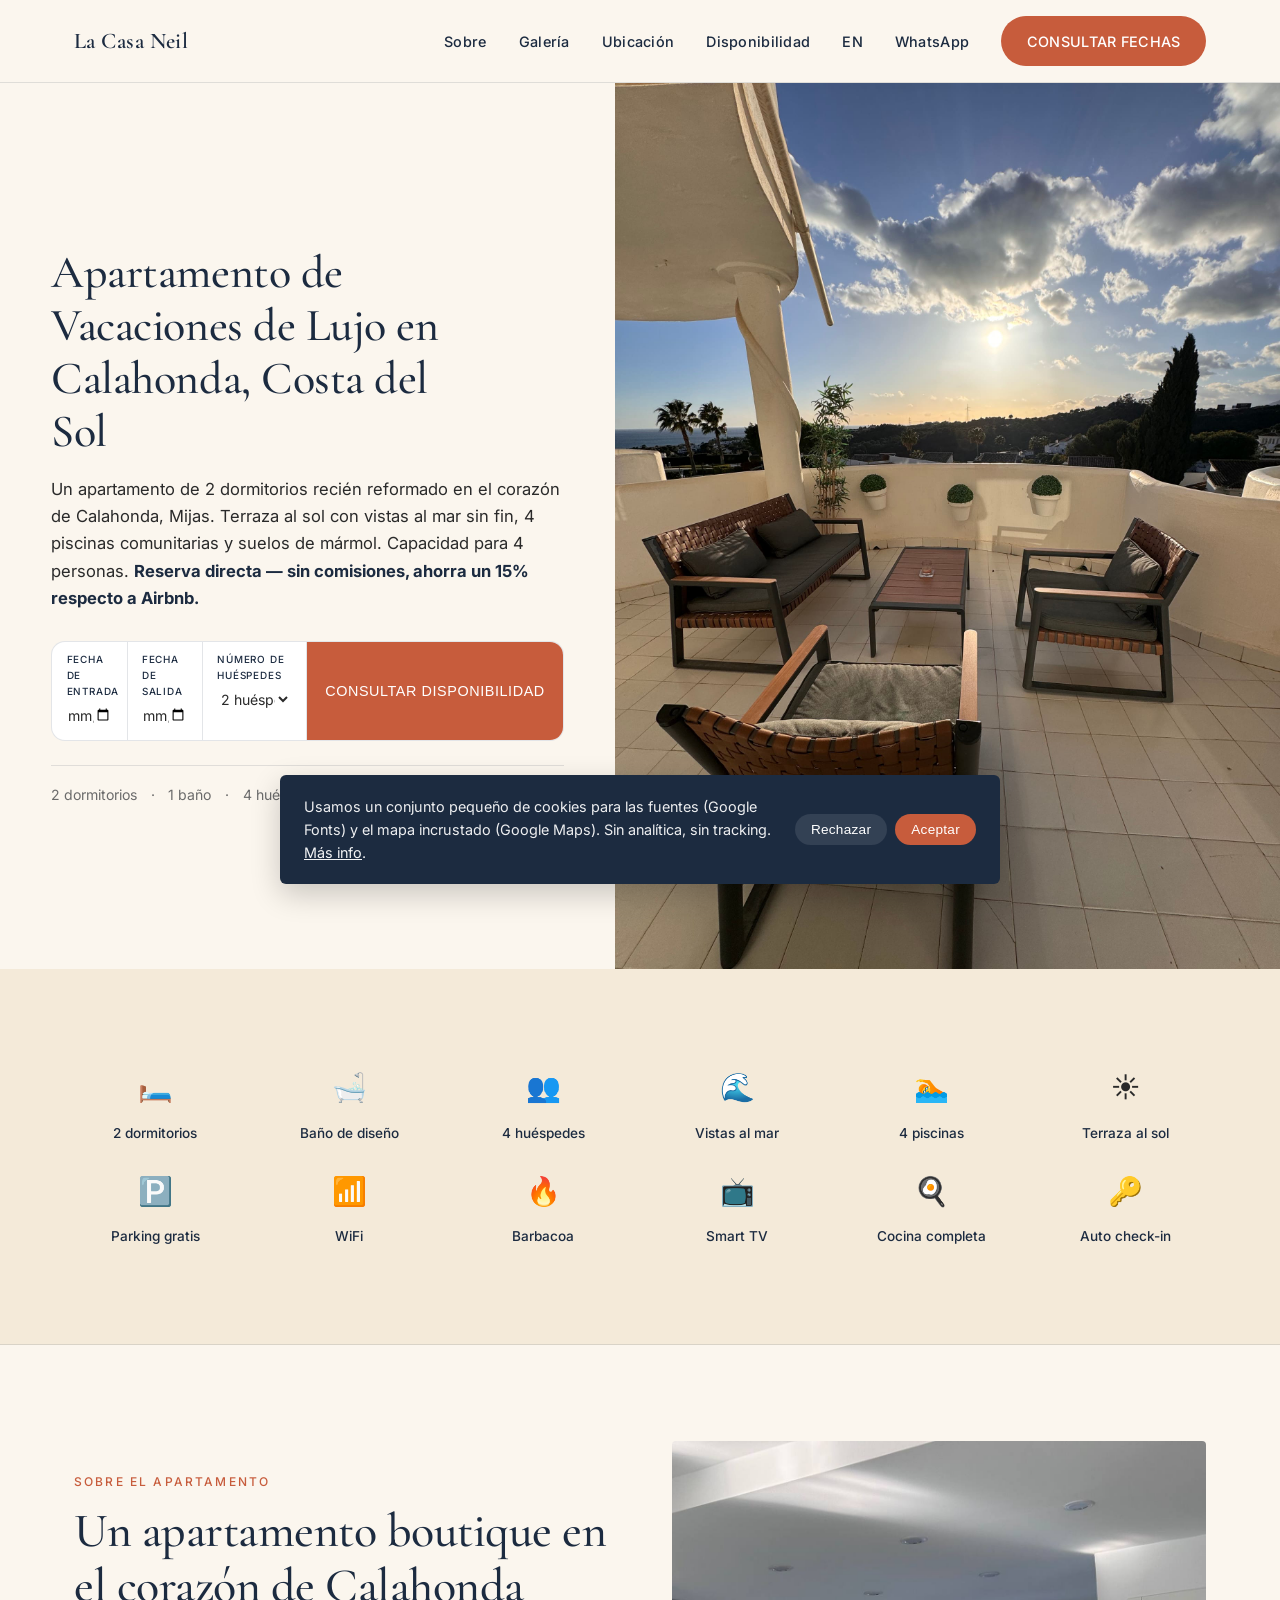
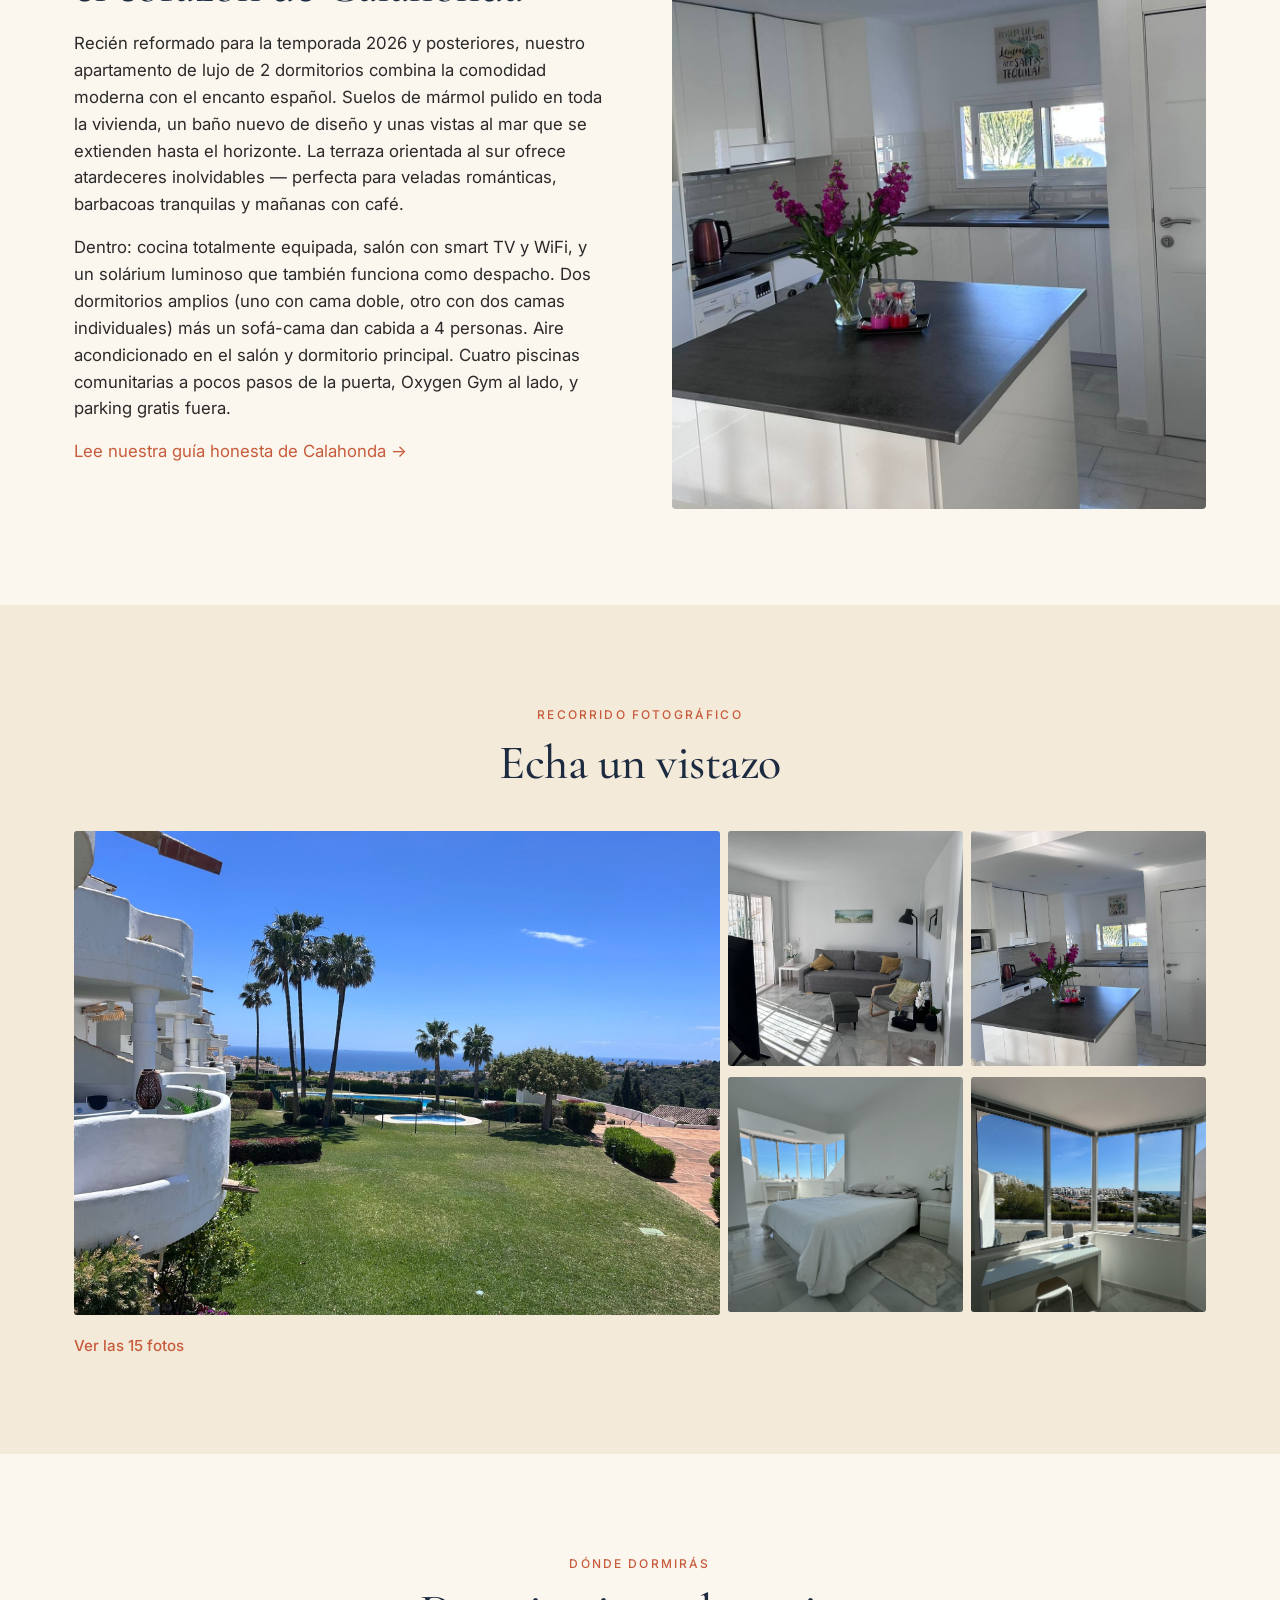
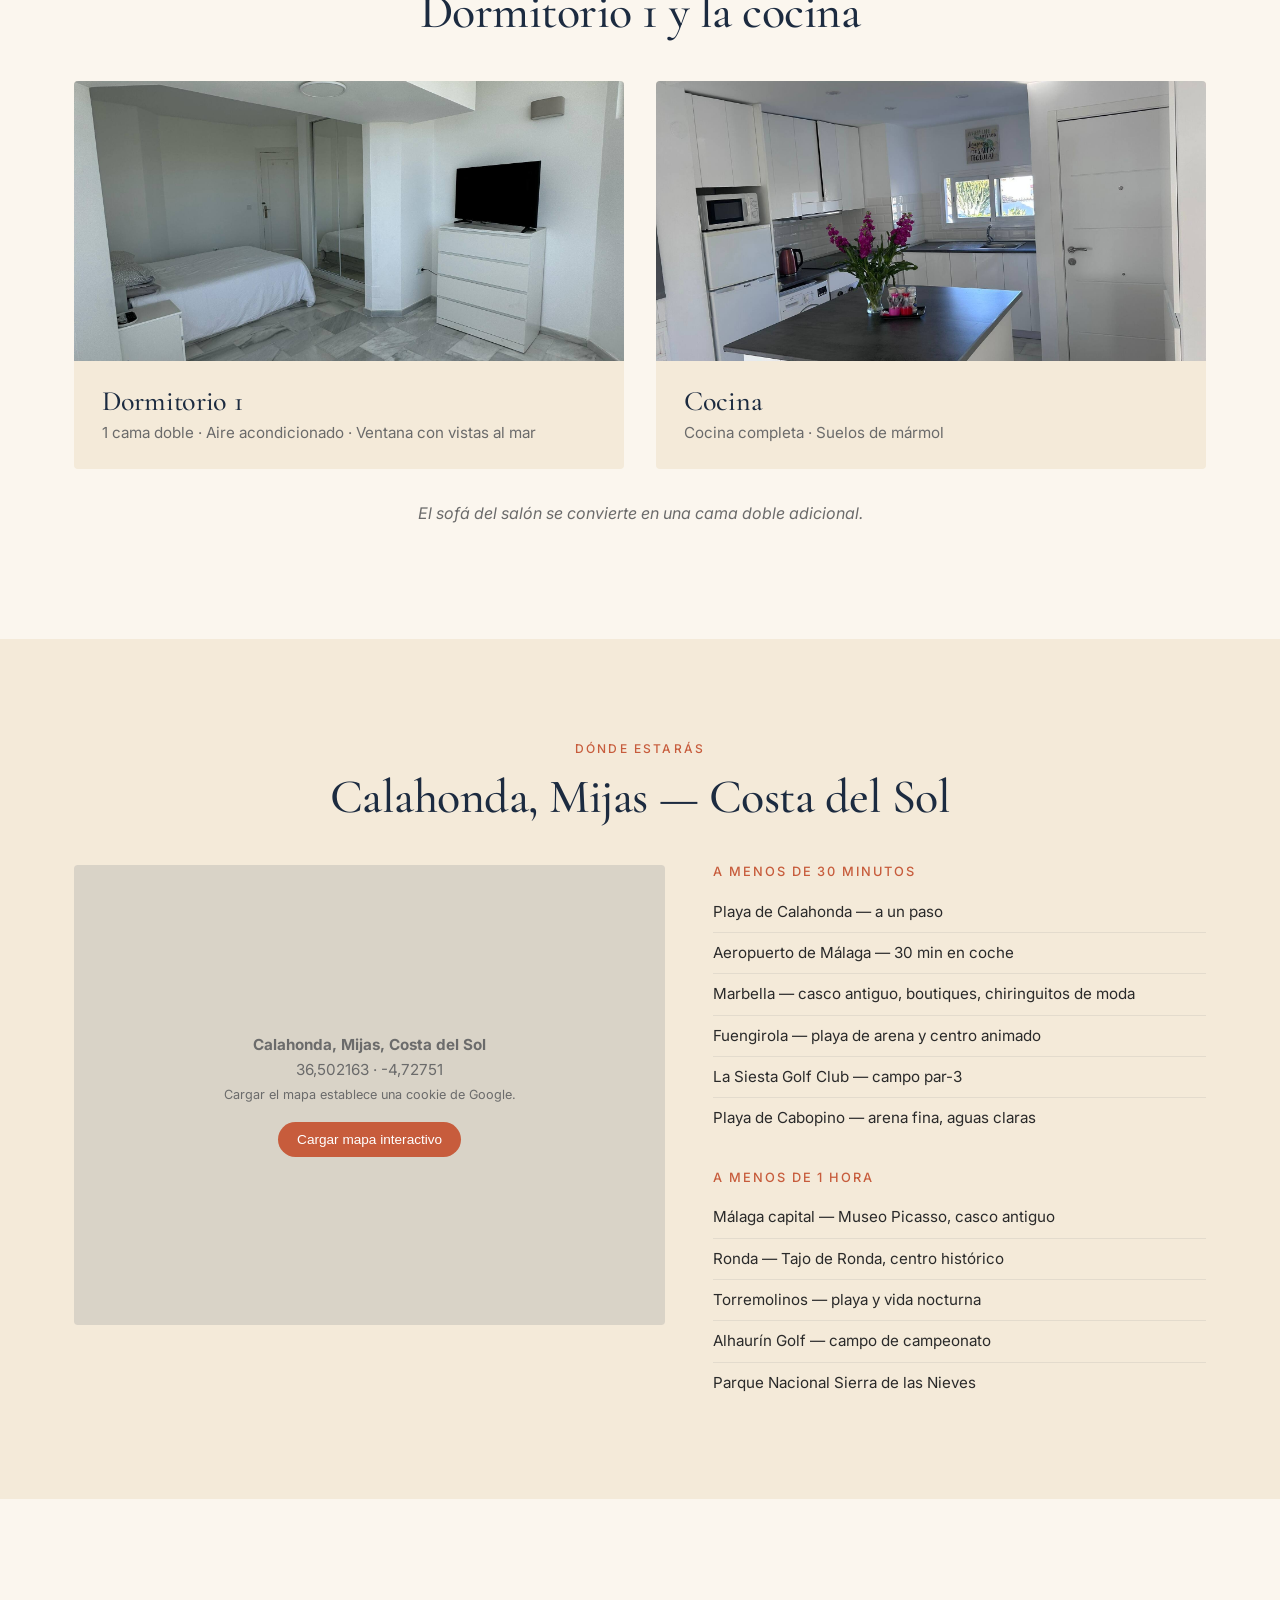
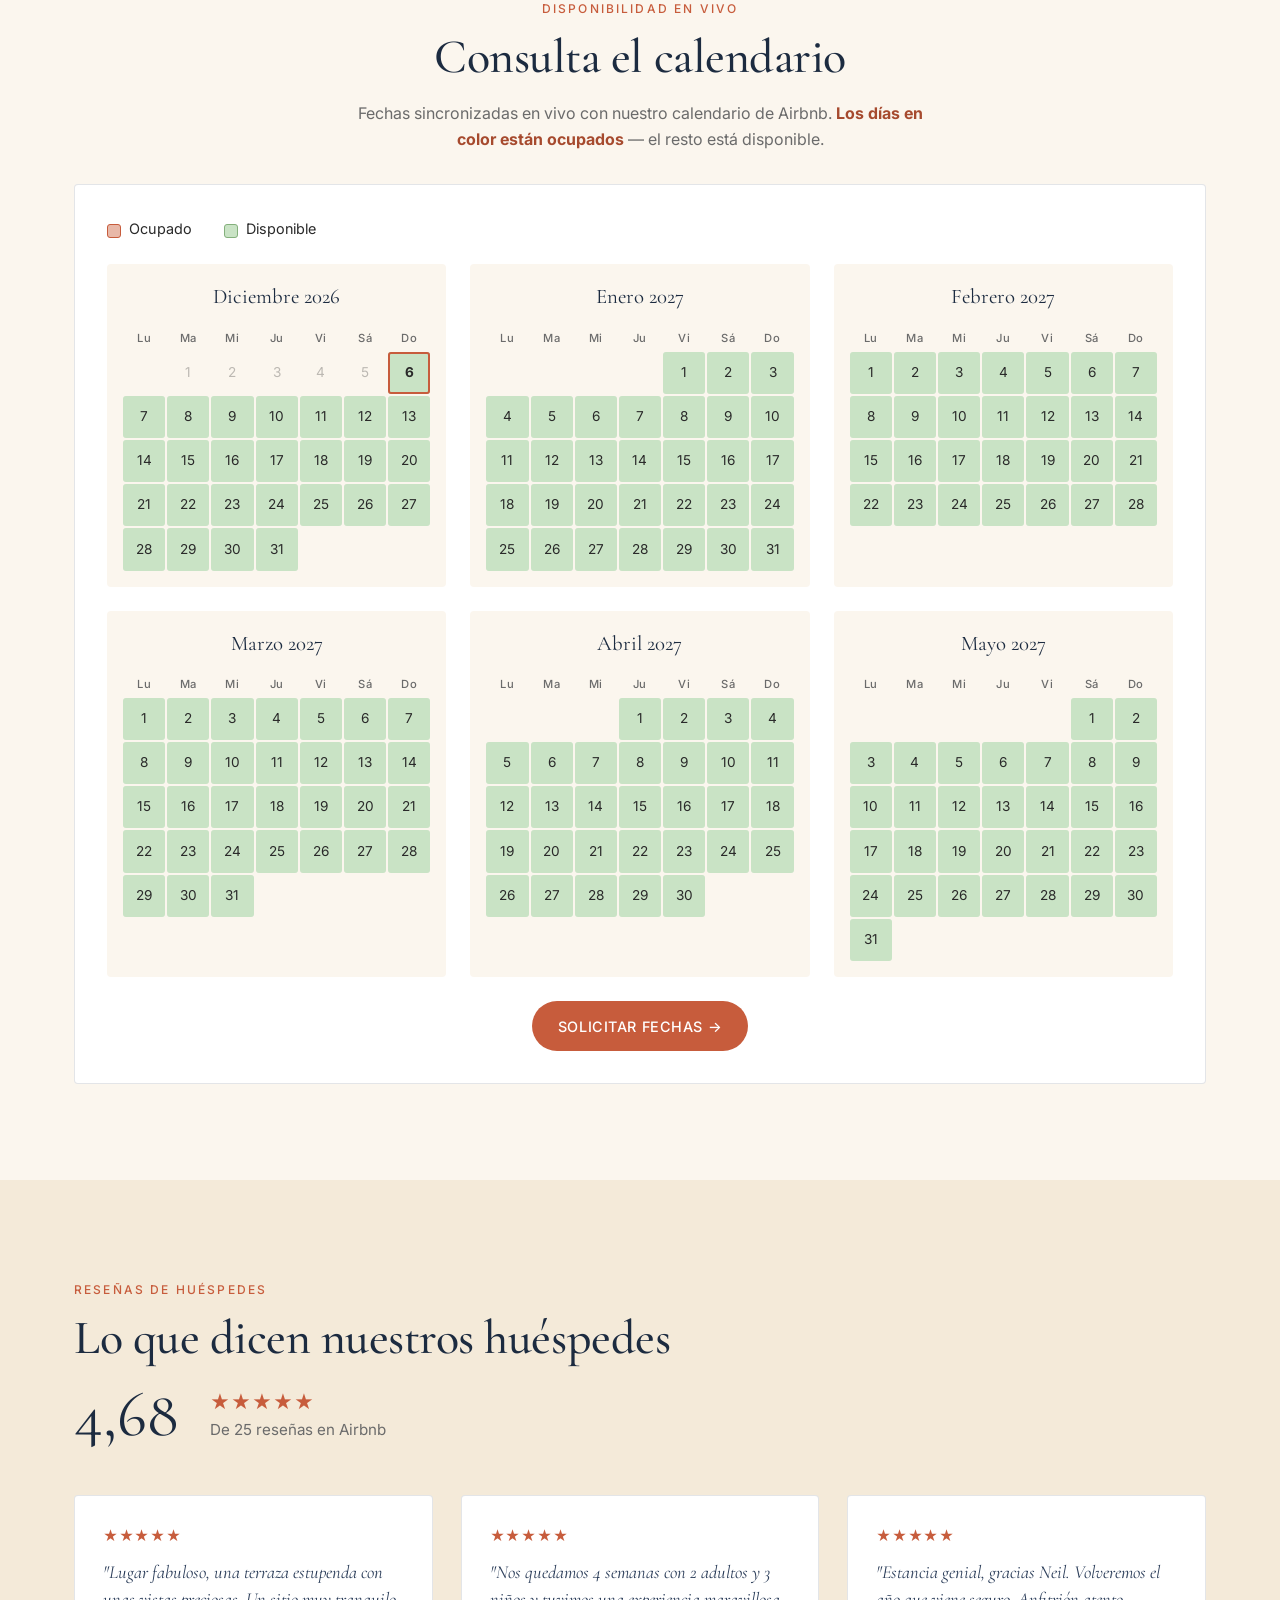
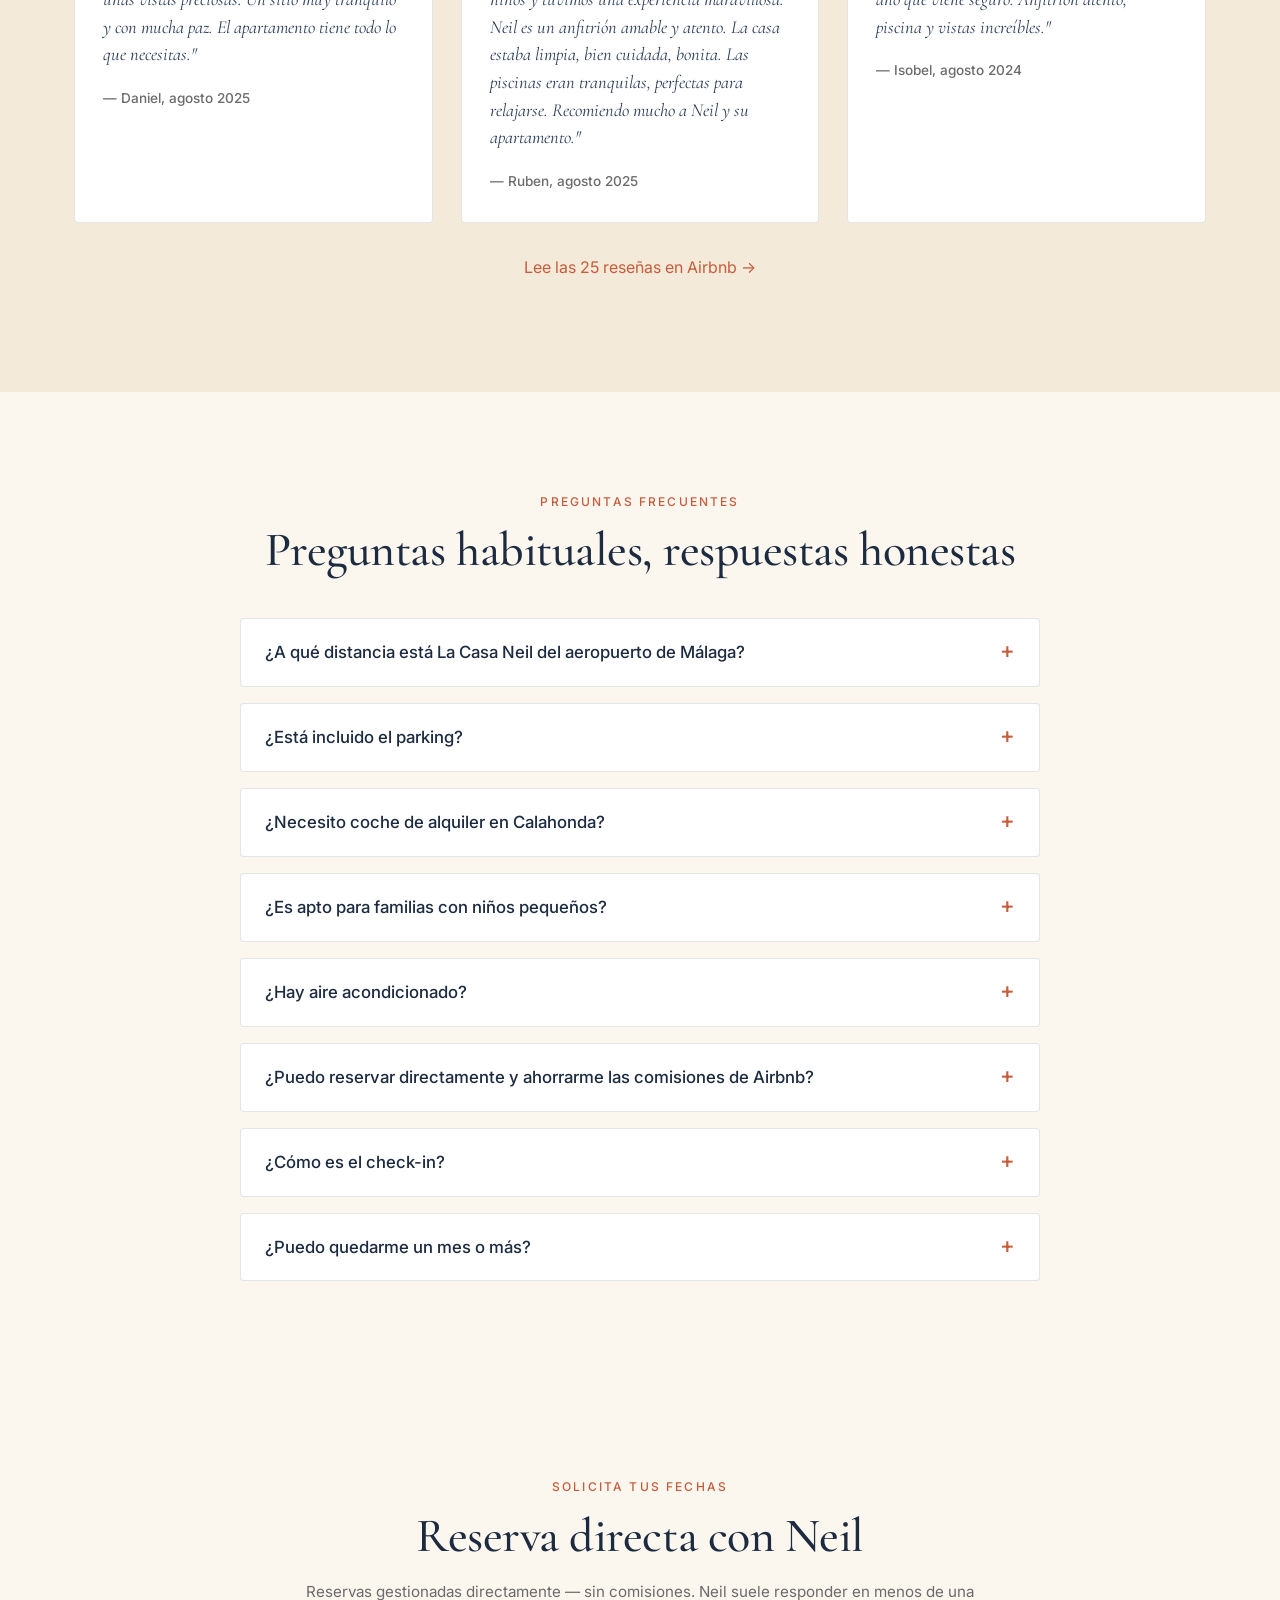
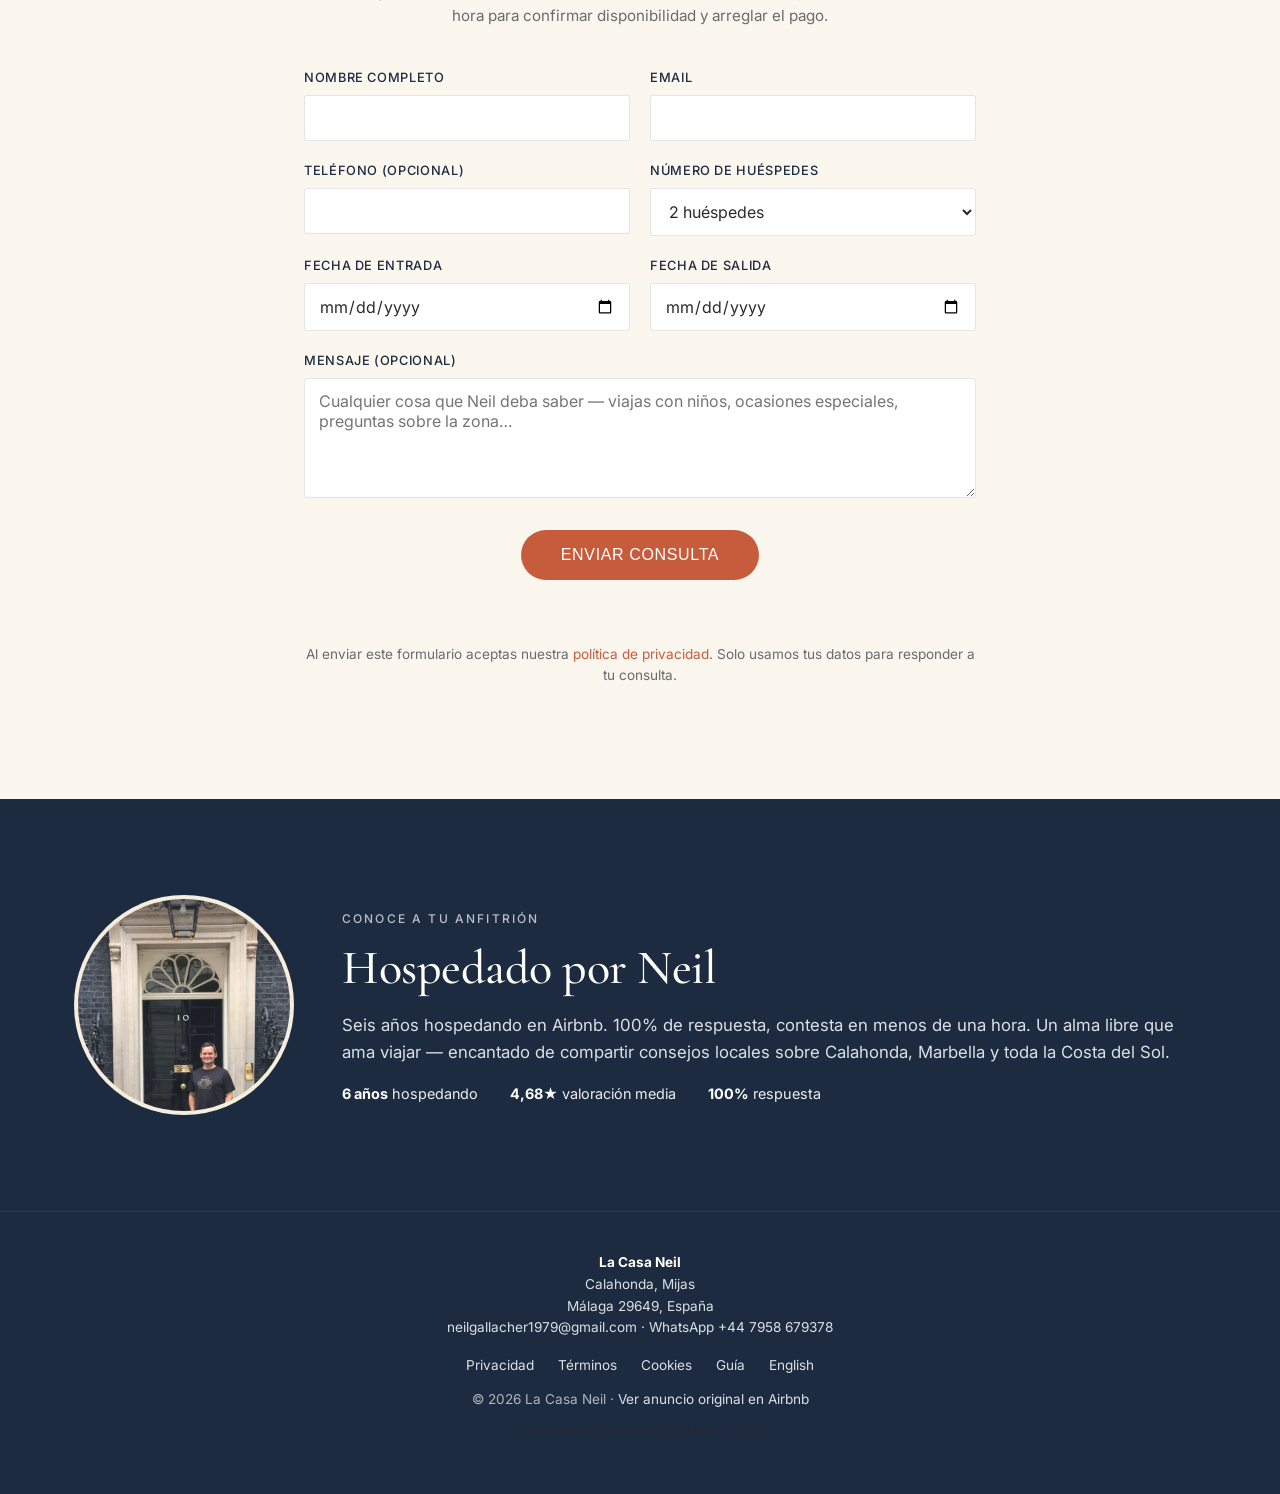
==== commit 6f633b9a: "Load the availability calendar from /api/bookings so it renders on mobile." ====
--- a/es/index.html
+++ b/es/index.html
@@ -506,8 +506,19 @@
 function acceptCookies() { setConsent('accepted'); document.getElementById('cookie-banner').classList.remove('show'); loadMap(); }
 function declineCookies() { setConsent('declined'); document.getElementById('cookie-banner').classList.remove('show'); }
 (function initCookieBanner() {
-  const c = getConsent();
-  if (c === null) document.getElementById('cookie-banner').classList.add('show');
+  if (getConsent() !== null) return;
+  const banner = document.getElementById('cookie-banner');
+  const hero = document.querySelector('.hero');
+  const show = () => banner.classList.add('show');
+  if (!hero || !window.matchMedia('(max-width: 800px)').matches) { show(); return; }
+  const reveal = () => {
+    if (hero.getBoundingClientRect().bottom < 72) {
+      show();
+      window.removeEventListener('scroll', reveal);
+    }
+  };
+  window.addEventListener('scroll', reveal, { passive: true });
+  reveal();
 })();
 
 function loadMap() {
@@ -589,32 +600,67 @@
   if (e.key === 'ArrowRight') lightbox.querySelector('.next').click();
 });
 
-const ICAL_URL = 'https://www.airbnb.ae/calendar/ical/40308509.ics?t=926a6982b617482b9dbbf6c71addc6c5';
-const CORS_PROXY = 'https://corsproxy.io/?';
+const ICAL_SOURCES = ['/api/bookings', '/availability.ics'];
+
 let bookedDateStrings = new Set();
 let calendarLoaded = false;
+
+function addRange(startIso, endIso) {
+  const start = new Date(startIso + 'T00:00:00Z');
+  const end = new Date(endIso + 'T00:00:00Z');
+  for (let d = new Date(start); d < end; d.setUTCDate(d.getUTCDate() + 1)) {
+    bookedDateStrings.add(d.toISOString().slice(0, 10));
+  }
+}
+
+function parseIcalIntoSet(text) {
+  const eventBlocks = text.split('BEGIN:VEVENT');
+  for (let i = 1; i < eventBlocks.length; i++) {
+    const block = eventBlocks[i];
+    const startMatch = block.match(/DTSTART(?:;VALUE=DATE)?:(\d{8})/);
+    const endMatch = block.match(/DTEND(?:;VALUE=DATE)?:(\d{8})/);
+    if (!startMatch || !endMatch) continue;
+    const s = startMatch[1];
+    const e = endMatch[1];
+    addRange(s.slice(0,4)+'-'+s.slice(4,6)+'-'+s.slice(6,8), e.slice(0,4)+'-'+e.slice(4,6)+'-'+e.slice(6,8));
+  }
+}
+
+async function fetchBookedDates() {
+  const ctrl = new AbortController();
+  const timer = setTimeout(() => ctrl.abort(), 8000);
+  try {
+    const res = await fetch('/api/bookings', { signal: ctrl.signal });
+    if (res.ok) {
+      const data = await res.json();
+      const rows = (data && data.bookings) || [];
+      if (rows.length) {
+        rows.forEach((b) => { if (b.check_in && b.check_out) addRange(b.check_in, b.check_out); });
+        return;
+      }
+    }
+  } catch (e) {}
+  finally { clearTimeout(timer); }
+  const ctrl2 = new AbortController();
+  const timer2 = setTimeout(() => ctrl2.abort(), 8000);
+  try {
+    const res = await fetch('/availability.ics', { signal: ctrl2.signal });
+    if (!res.ok) throw new Error('No se pudo cargar el calendario');
+    const text = await res.text();
+    if (text.indexOf('BEGIN:VCALENDAR') === -1) throw new Error('No se pudo cargar el calendario');
+    parseIcalIntoSet(text);
+  } finally { clearTimeout(timer2); }
+}
 
 async function loadAvailability() {
   if (calendarLoaded) return;
   calendarLoaded = true;
   const loading = document.getElementById('calendar-loading');
   const error = document.getElementById('calendar-error');
+
   try {
-    const res = await fetch(CORS_PROXY + encodeURIComponent(ICAL_URL));
-    if (!res.ok) throw new Error('No se pudo cargar el calendario');
-    const text = await res.text();
-    const eventBlocks = text.split('BEGIN:VEVENT');
-    for (let i = 1; i < eventBlocks.length; i++) {
-      const block = eventBlocks[i];
-      const startMatch = block.match(/DTSTART(?:;VALUE=DATE)?:(\d{8})/);
-      const endMatch = block.match(/DTEND(?:;VALUE=DATE)?:(\d{8})/);
-      if (!startMatch || !endMatch) continue;
-      const start = parseICalDate(startMatch[1]);
-      const end = parseICalDate(endMatch[1]);
-      for (let d = new Date(start); d < end; d.setDate(d.getDate() + 1)) {
-        bookedDateStrings.add(d.toISOString().slice(0, 10));
-      }
-    }
+    await fetchBookedDates();
+
     loading.style.display = 'none';
     renderCalendar(bookedDateStrings);
   } catch (e) {
@@ -681,13 +727,12 @@
   return wrap;
 }
 const calSection = document.getElementById('availability');
-if ('IntersectionObserver' in window) {
+loadAvailability();
+if ('IntersectionObserver' in window && calSection) {
   const calObserver = new IntersectionObserver((entries, obs) => {
     if (entries[0].isIntersecting) { loadAvailability(); obs.disconnect(); }
   }, { rootMargin: '200px' });
   calObserver.observe(calSection);
-} else {
-  loadAvailability();
 }
 
 const form = document.getElementById('enquiry-form');
--- a/assets/site.css
+++ b/assets/site.css
@@ -611,6 +611,7 @@
 .swatch.available { background: var(--available); border: 1px solid var(--available-border); }
 .swatch.booked { background: var(--booked); border: 1px solid var(--booked-border); }
 #calendar-loading { color: var(--muted); padding: 2rem; text-align: center; }
+#calendar { min-height: 16rem; }
 #calendar-error { color: #b85042; padding: 1rem; background: #fdf0ec; border-radius: 4px; margin-bottom: 1rem; display: none; }
 
 .cal-months {
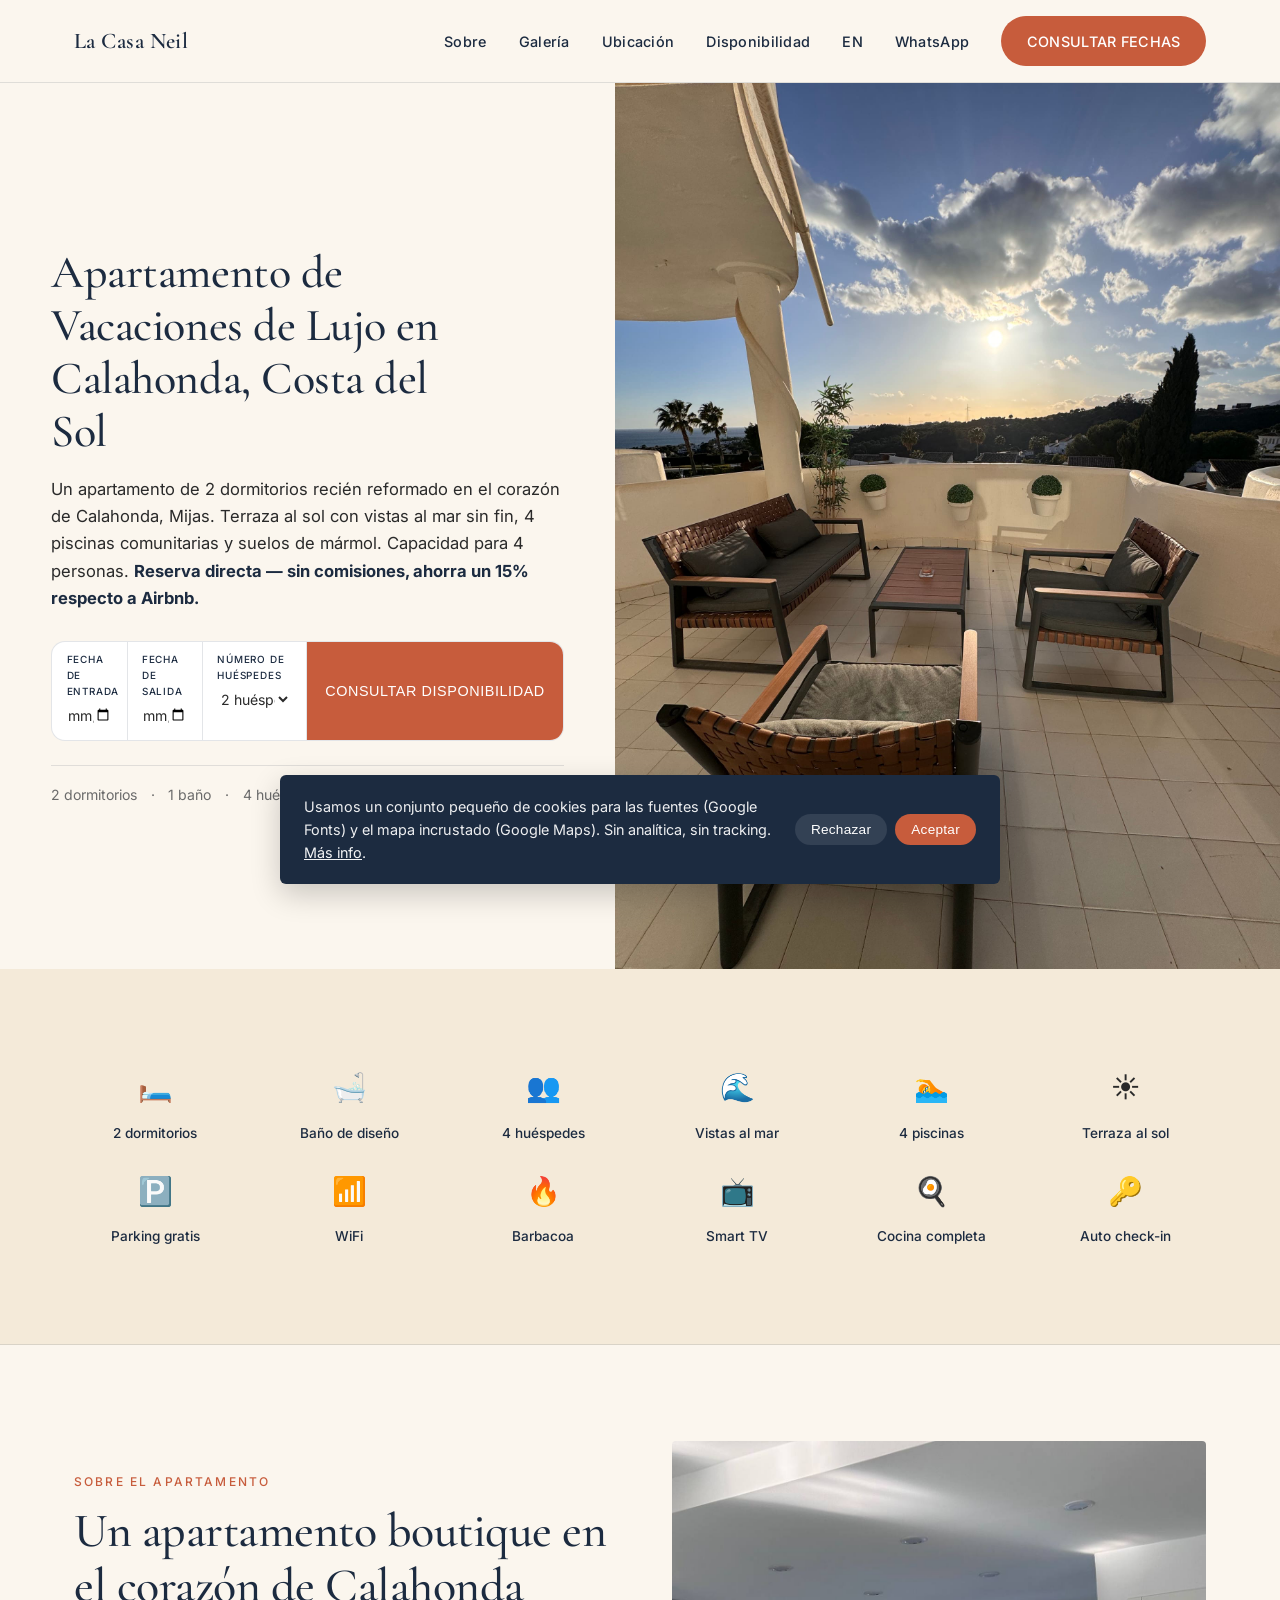
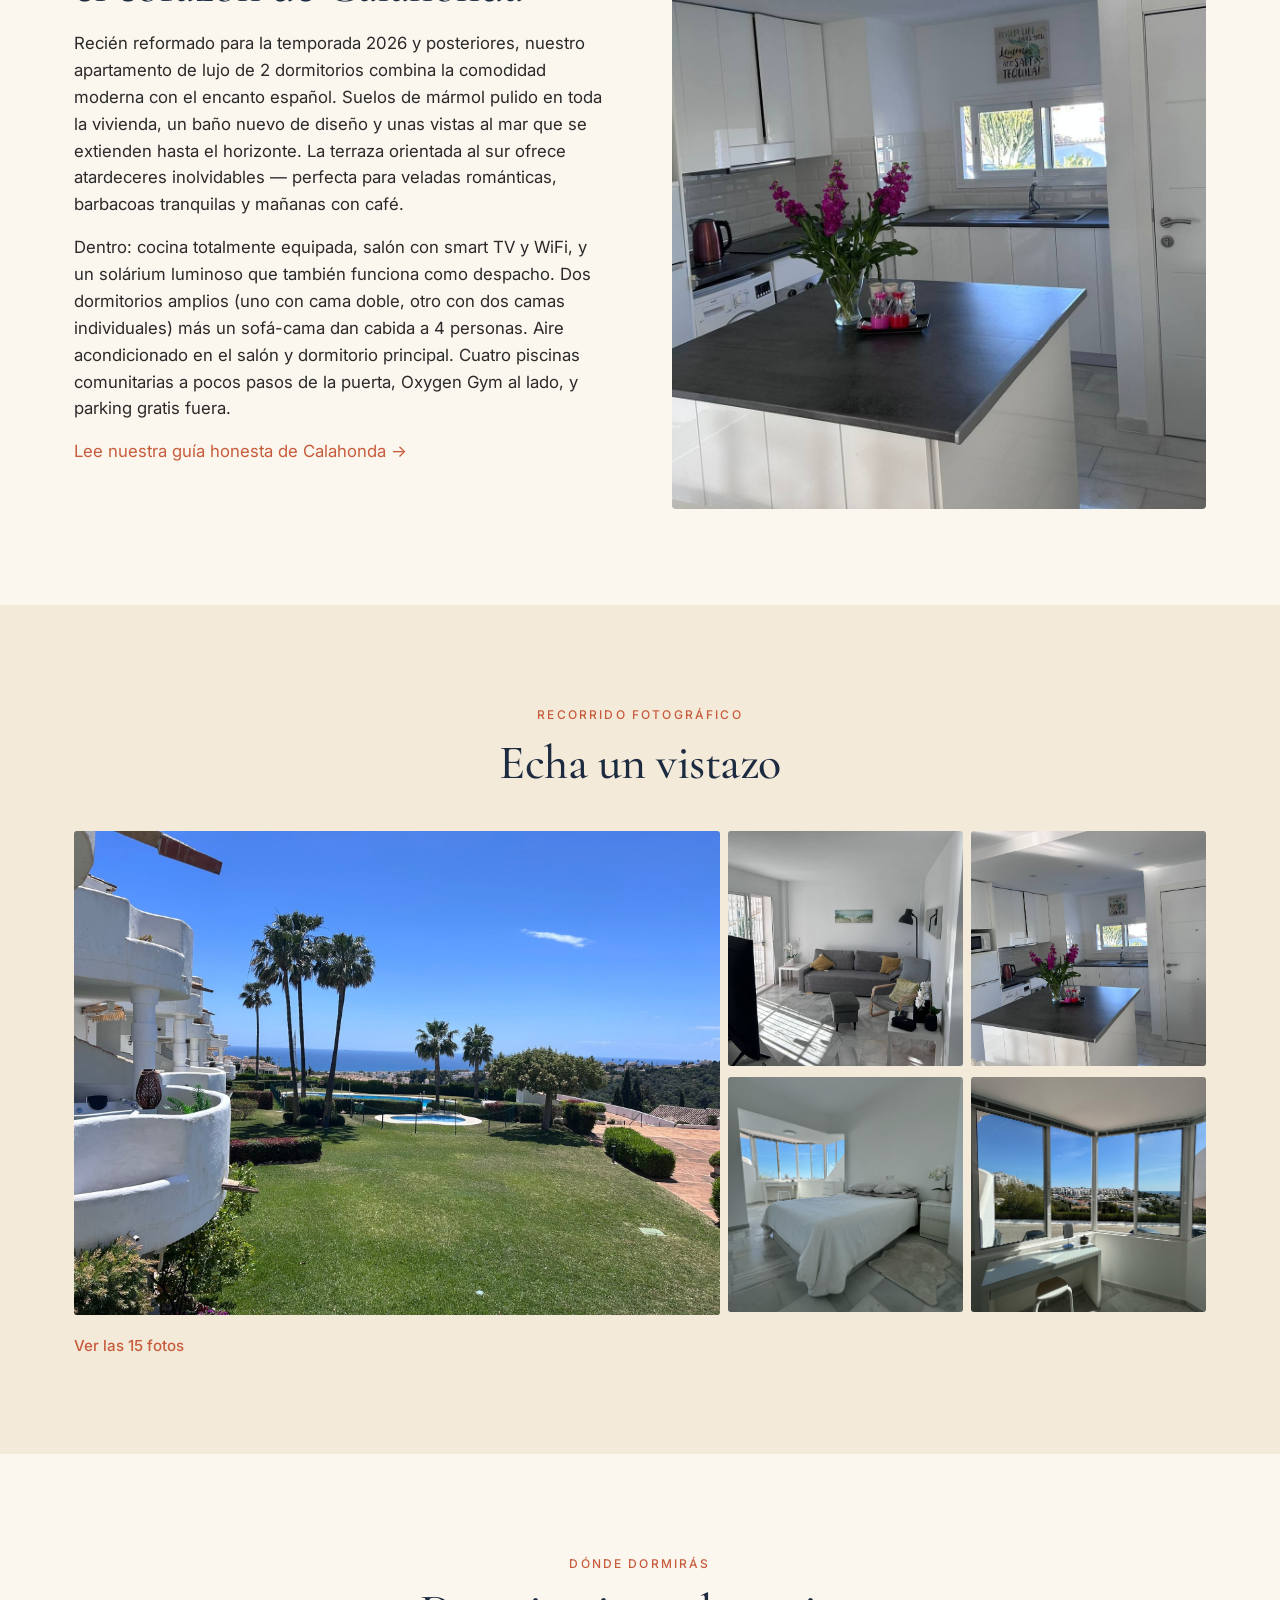
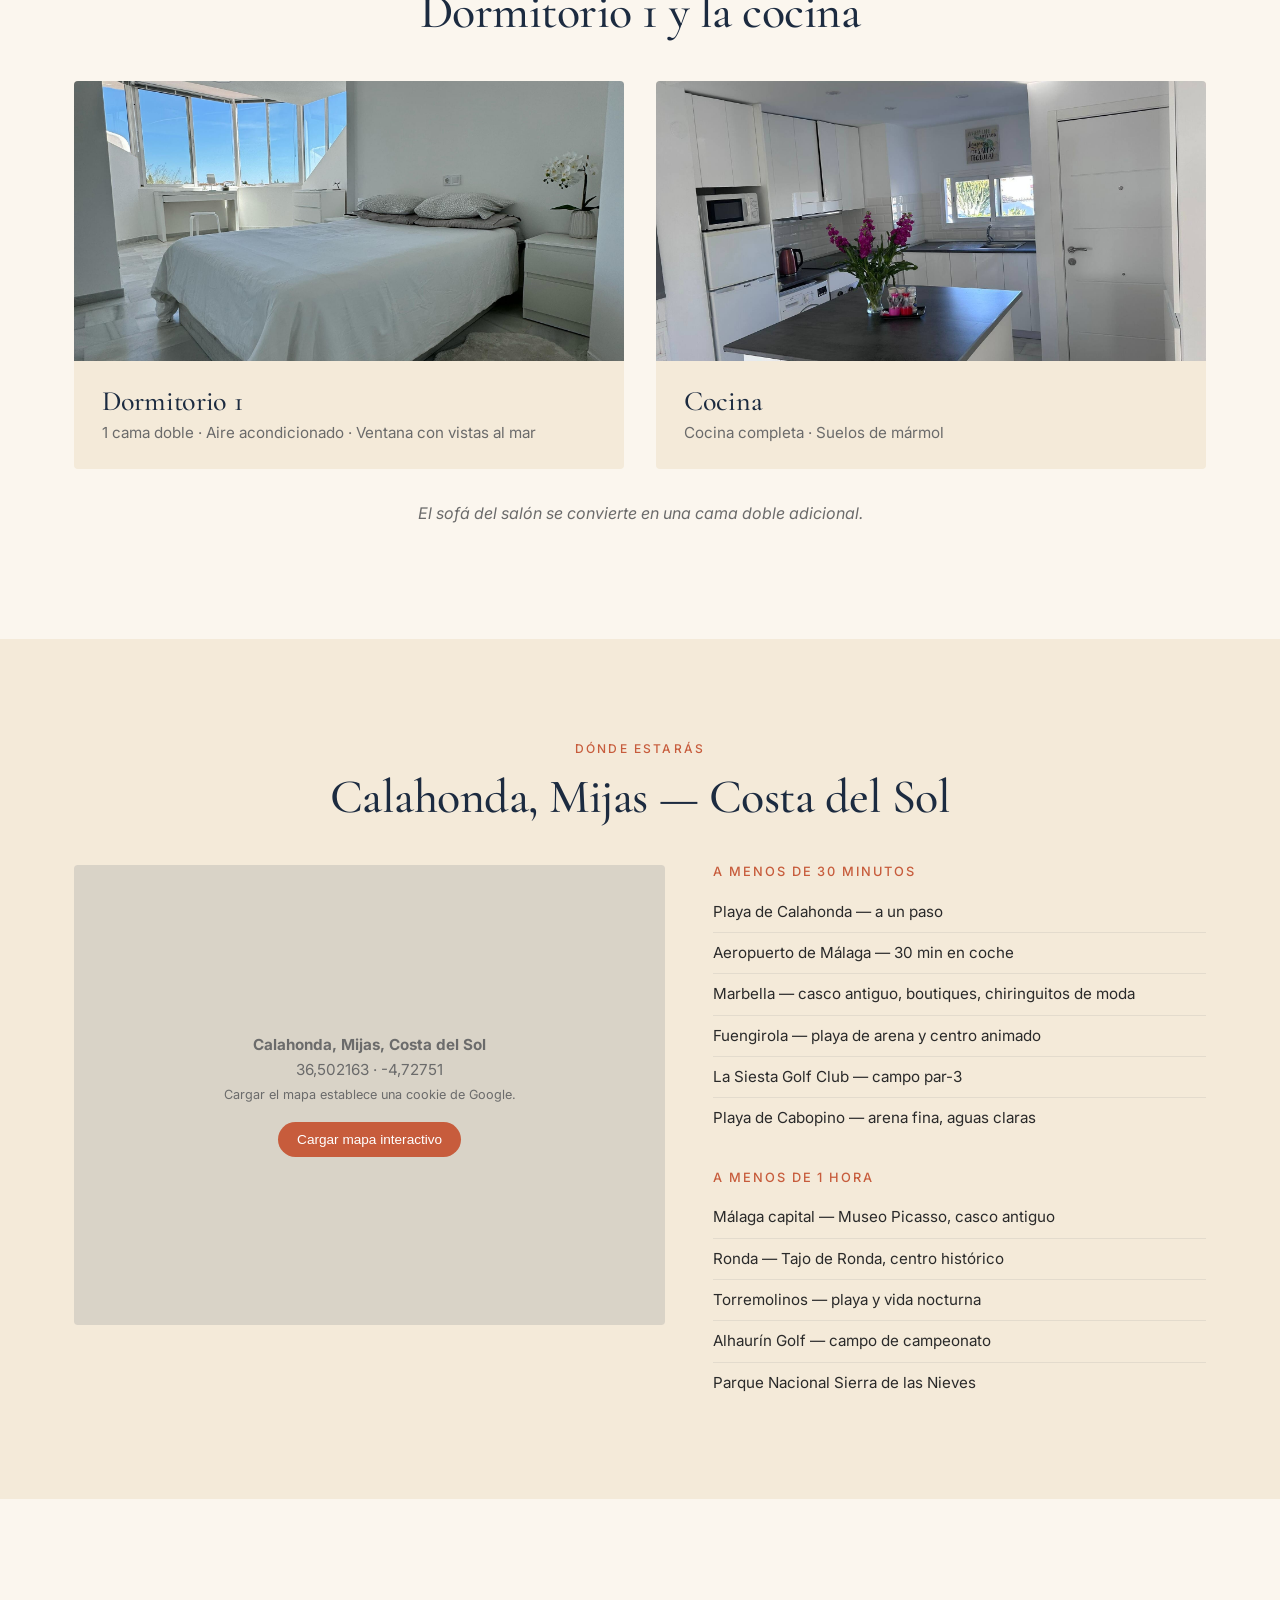
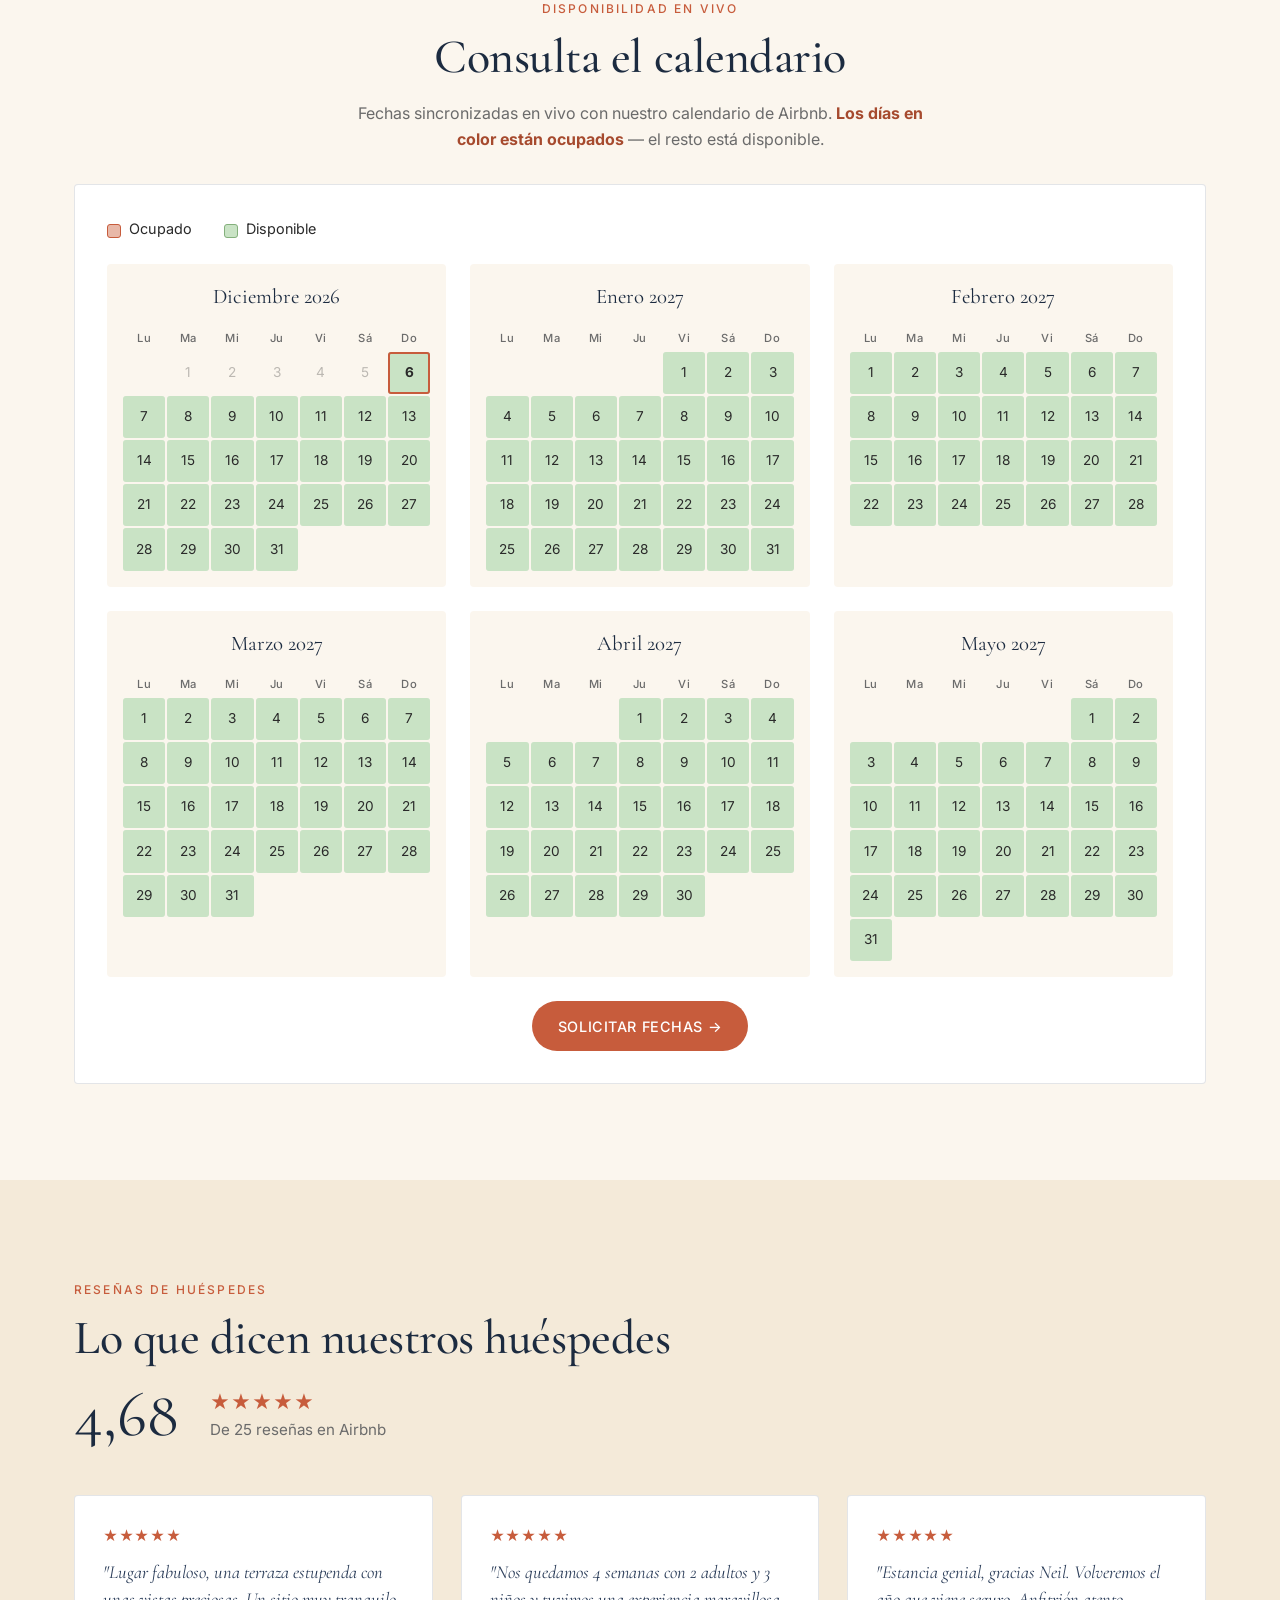
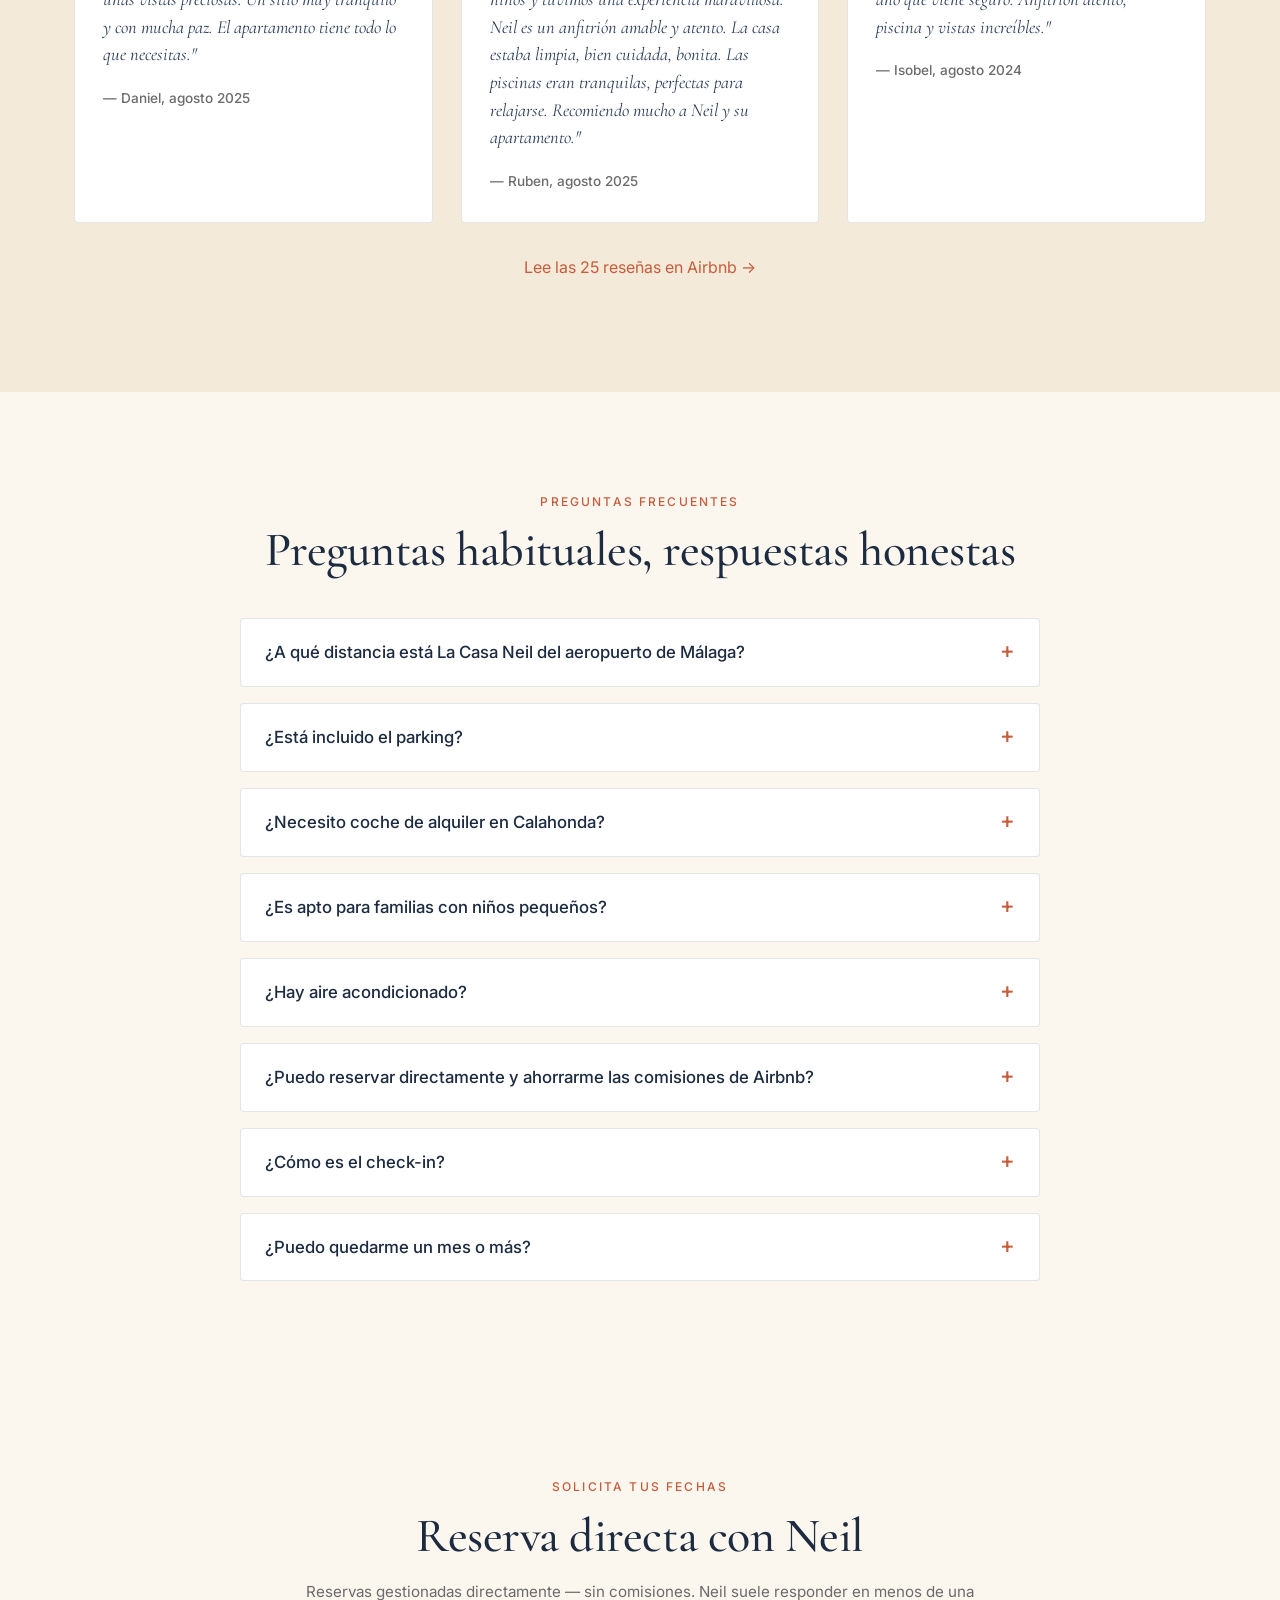
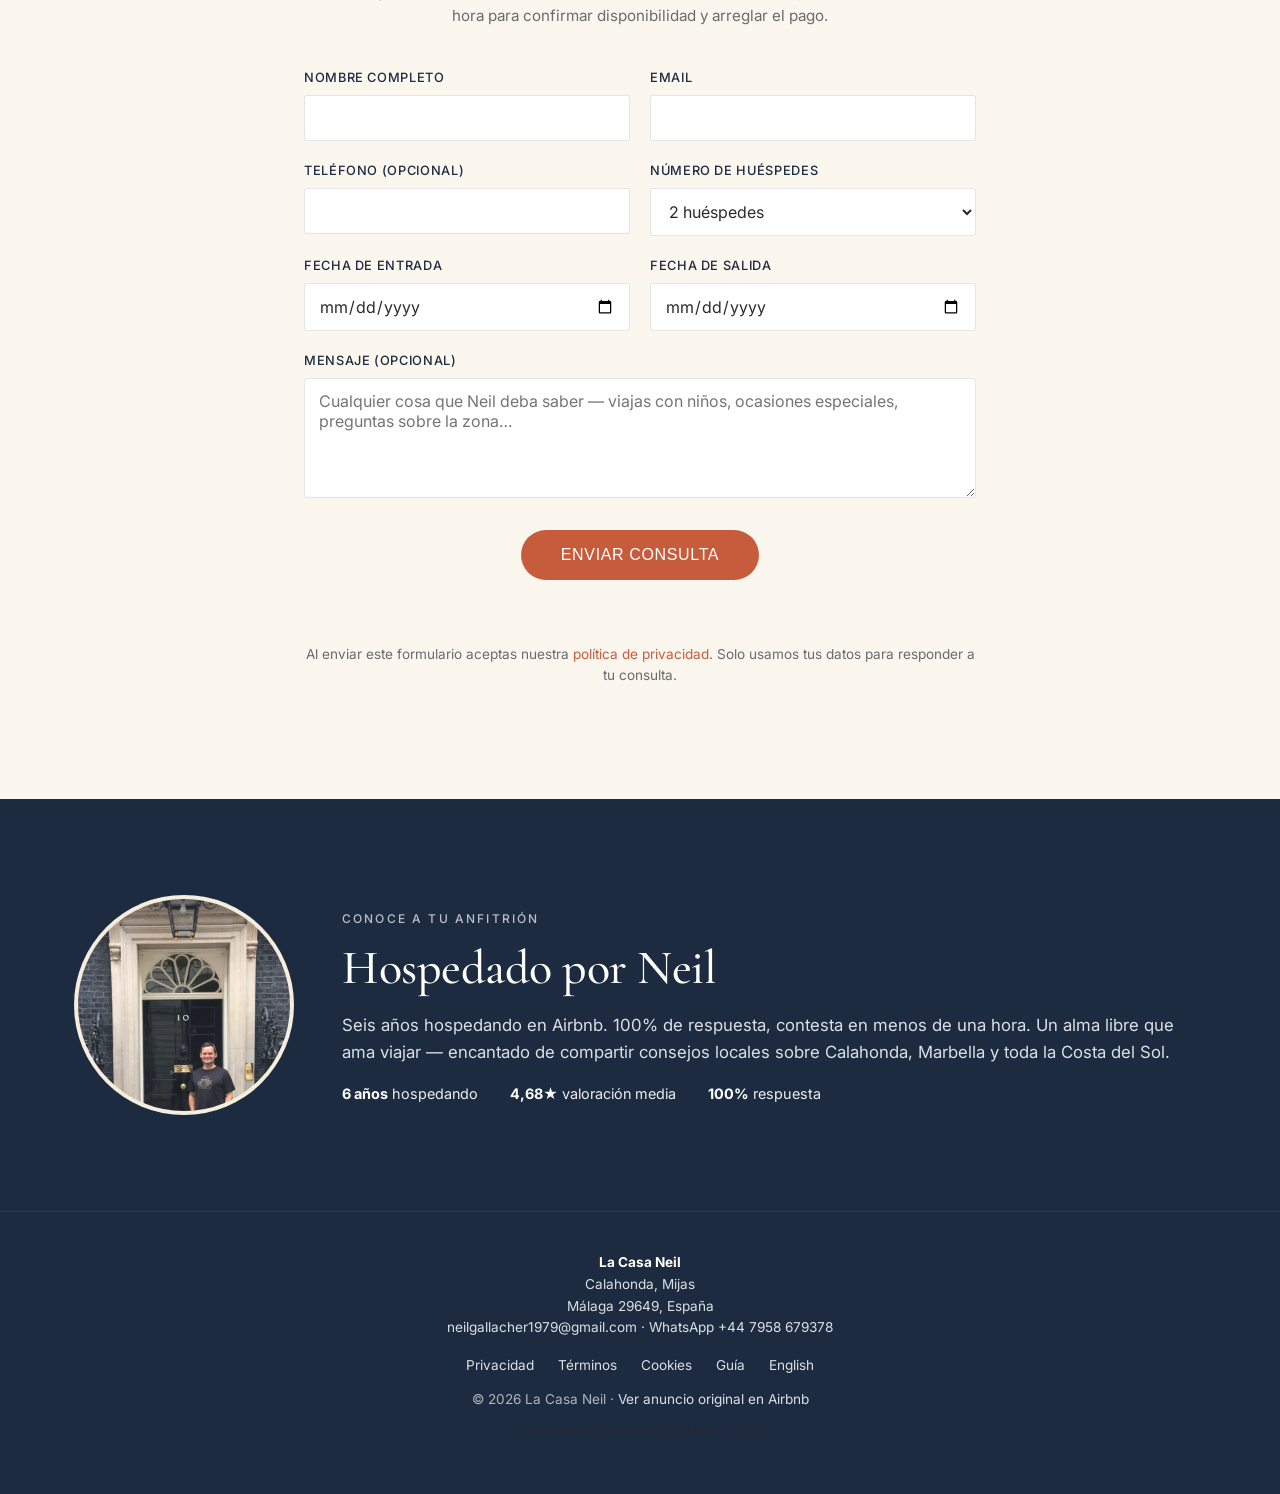
==== commit 5fe64b0c: "Lock 24 Aug Phase 3: ES Dormitorio 1 uses photo-05 sea-view." ====
--- a/es/index.html
+++ b/es/index.html
@@ -247,7 +247,7 @@
     </div>
     <div class="rooms-grid">
       <div class="room-card">
-        <img src="/images/photo-14.jpg" alt="Dormitorio 1: cama doble con ventana con vistas al mar en La Casa Neil, Calahonda">
+        <img src="/images/photo-05.jpg" alt="Dormitorio 1: dormitorio principal con vistas al mar, orquídea y ventana en La Casa Neil, Calahonda">
         <div class="body">
           <h3>Dormitorio 1</h3>
           <div class="meta">1 cama doble · Aire acondicionado · Ventana con vistas al mar</div>
